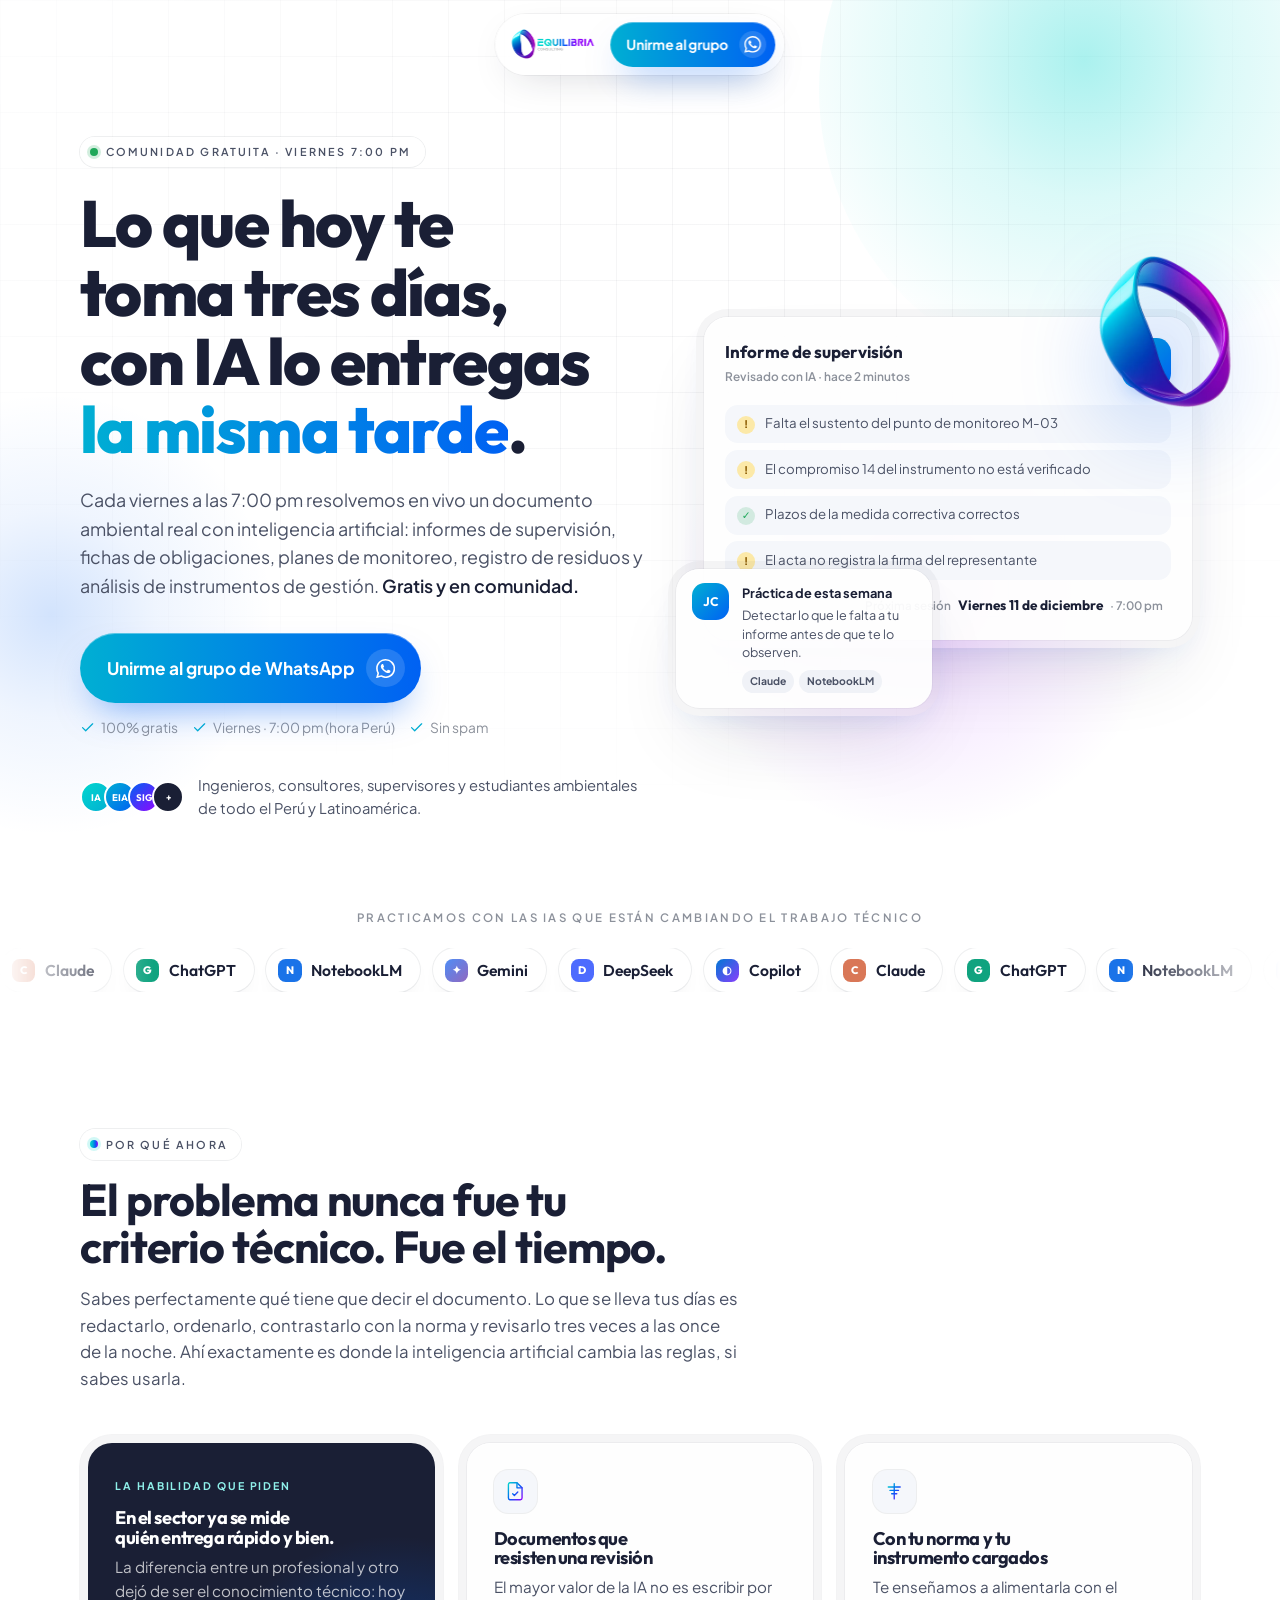
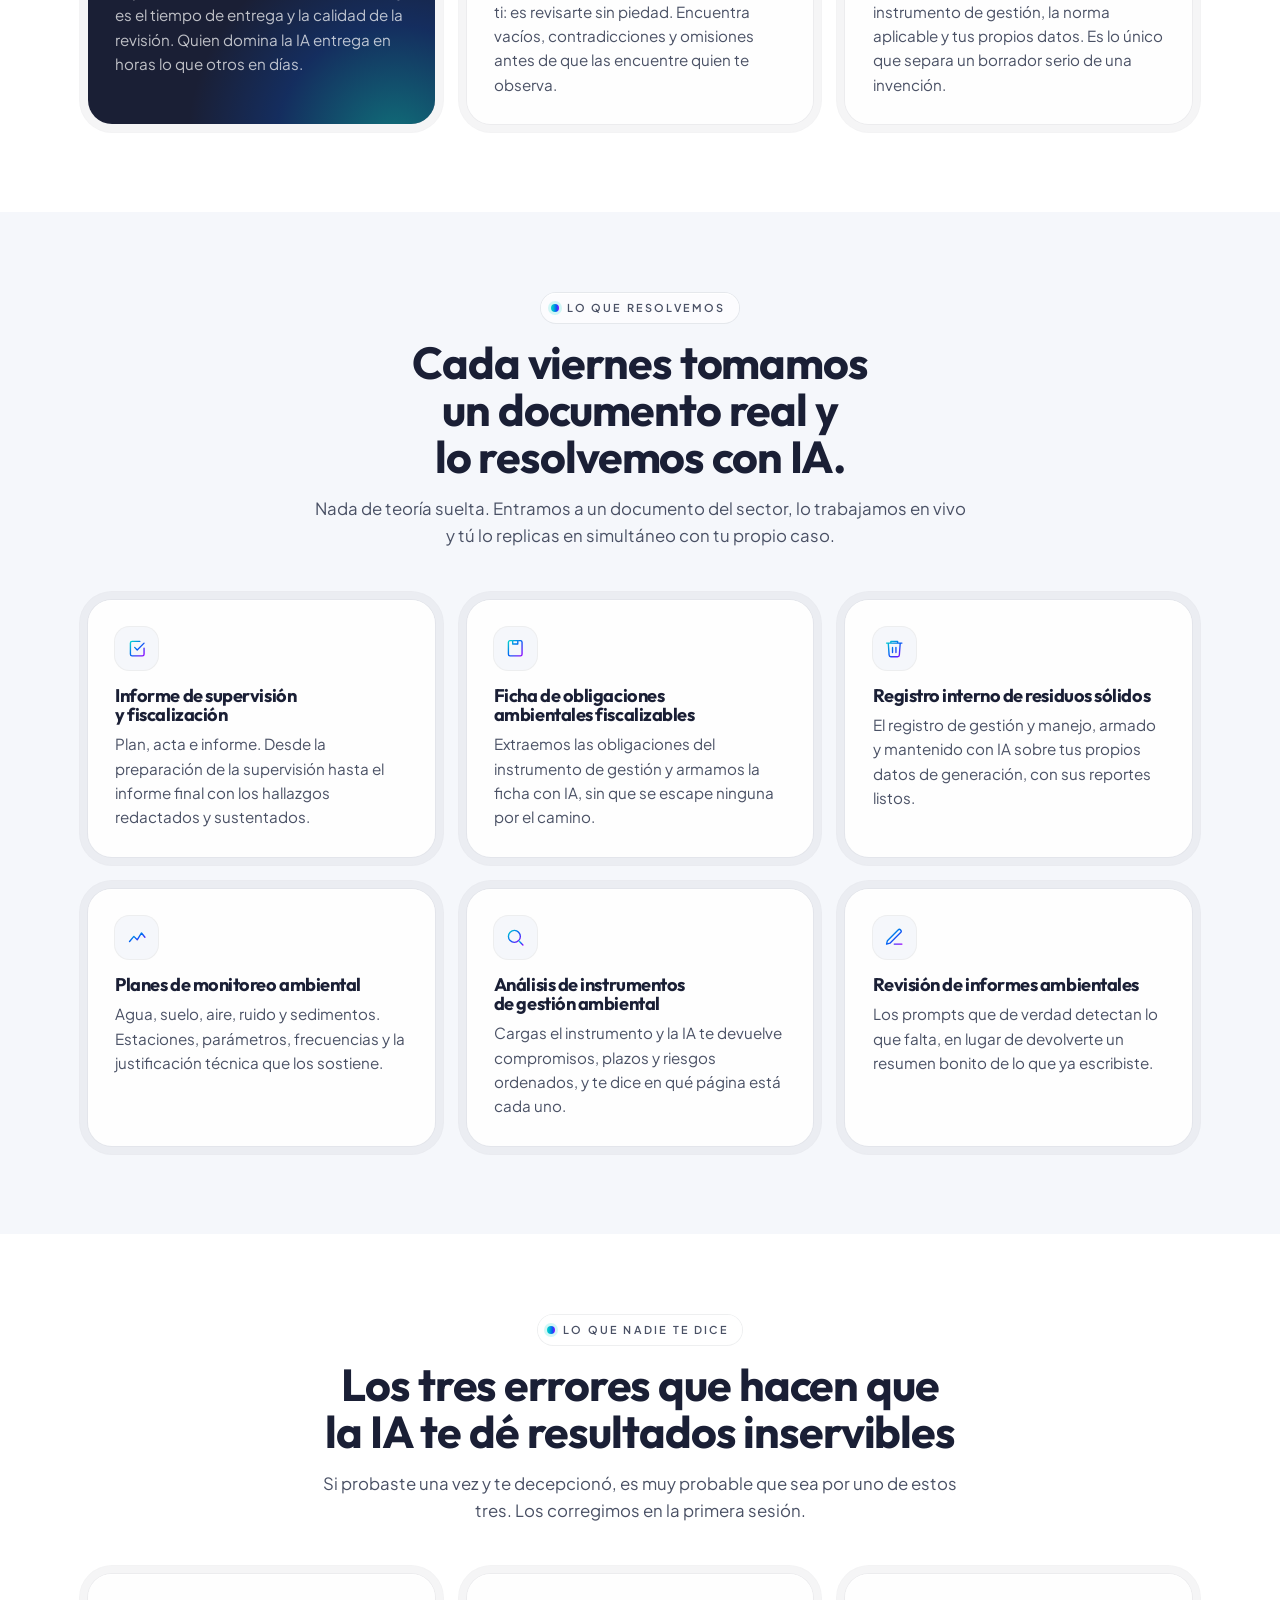
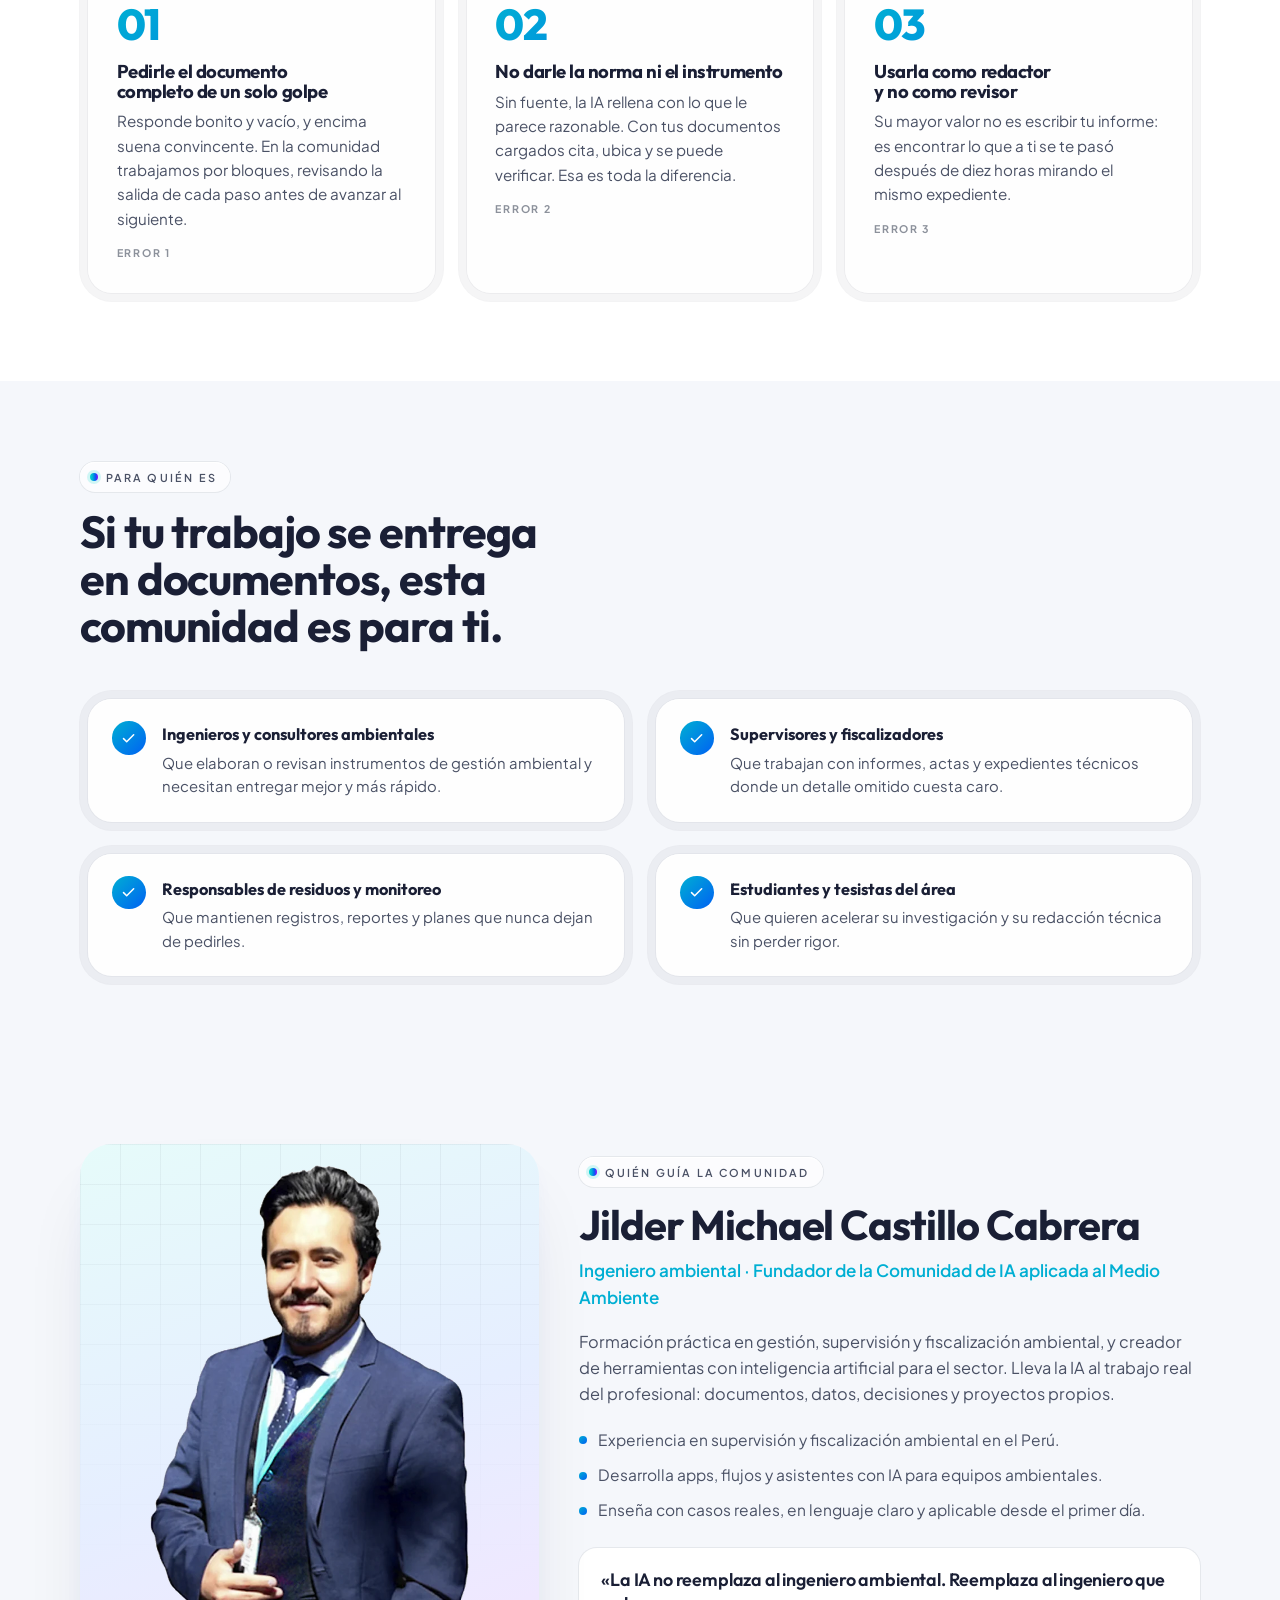
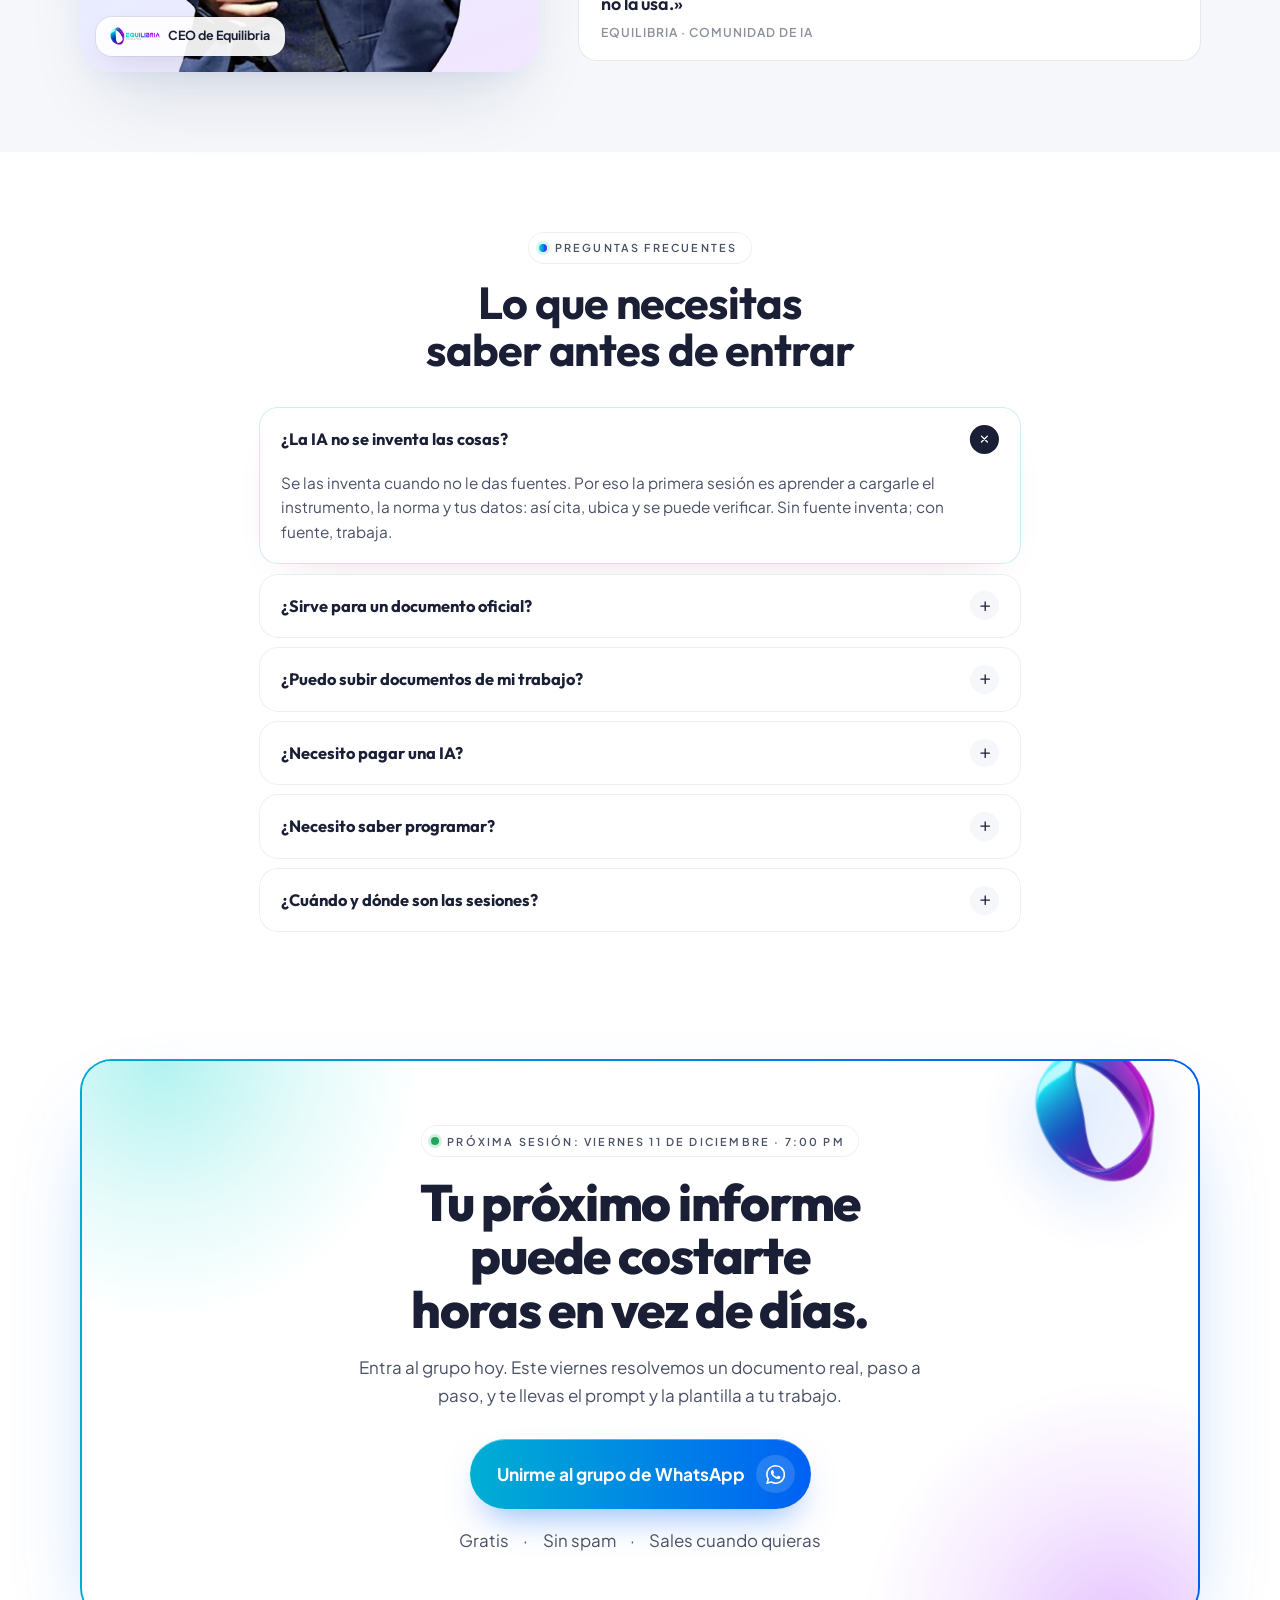
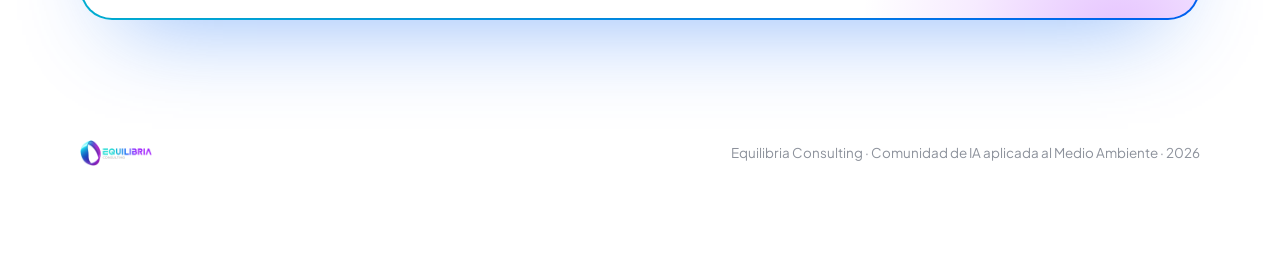
==== ia-ambiental/index.html @ 6b2b3086 "Tres landings de la Comunidad de IA: crear con IA, documentos ambientales y mejores IAs Cada landing" ====
<!DOCTYPE html>
<html lang="es-PE">
<head>
<meta charset="utf-8">
<meta name="viewport" content="width=device-width, initial-scale=1, viewport-fit=cover">
<script>document.documentElement.className+=" js"</script>
<title>IA para tus documentos ambientales | Comunidad Equilibria</title>
<meta name="description" content="Comunidad gratuita: cada viernes a las 7:00 pm resolvemos con inteligencia artificial informes de supervisión, fichas de obligaciones, registros de residuos, planes de monitoreo y análisis de instrumentos de gestión ambiental.">
<meta name="theme-color" content="#ffffff">
<link rel="icon" type="image/png" sizes="32x32" href="../assets/favicon-32.png">
<link rel="apple-touch-icon" href="../assets/apple-touch-icon.png">

<meta property="og:type" content="website">
<meta property="og:title" content="IA para tus documentos ambientales · Comunidad Equilibria">
<meta property="og:description" content="Informes, fichas de obligaciones, residuos y monitoreo resueltos con IA. Cada viernes 7:00 pm, gratis.">
<meta property="og:image" content="https://ia-equilibria.vercel.app/assets/og-ia-ambiental.jpg">
<meta property="og:url" content="https://ia-equilibria.vercel.app/ia-ambiental">
<meta property="og:locale" content="es_PE">
<meta name="twitter:card" content="summary_large_image">

<link rel="preconnect" href="https://fonts.googleapis.com">
<link rel="preconnect" href="https://fonts.gstatic.com" crossorigin>
<link href="https://fonts.googleapis.com/css2?family=Outfit:wght@500;600;700;800&family=Plus+Jakarta+Sans:wght@400;500;600;700&display=swap" rel="stylesheet">
<link rel="stylesheet" href="../assets/eq.css">

<!-- Meta Pixel -->
<script>
!function(f,b,e,v,n,t,s){if(f.fbq)return;n=f.fbq=function(){n.callMethod?
n.callMethod.apply(n,arguments):n.queue.push(arguments)};if(!f._fbq)f._fbq=n;
n.push=n;n.loaded=!0;n.version='2.0';n.queue=[];t=b.createElement(e);t.async=!0;
t.src=v;s=b.getElementsByTagName(e)[0];s.parentNode.insertBefore(t,s)}(window,
document,'script','https://connect.facebook.net/en_US/fbevents.js');
fbq('init','1441853580744350');
fbq('track','PageView');
</script>
<noscript><img height="1" width="1" style="display:none" alt=""
src="https://www.facebook.com/tr?id=1441853580744350&ev=PageView&noscript=1"></noscript>
<!-- /Meta Pixel -->

<style>
  :root{--accent:#00AFD3;--accent-2:#0061F3;--accent-soft:rgba(0,175,211,.2)}
  .doc .core{padding:1.3rem}
  .dhd{display:flex;justify-content:space-between;align-items:flex-start;gap:1rem}
  .dhd b{display:block;font-family:"Outfit",sans-serif;font-size:1.06rem;font-weight:700}
  .dhd .meta{font-size:.74rem;color:var(--ink-3);font-weight:600;margin-top:.15rem;display:block}
  .score{flex:none;width:3.1rem;height:3.1rem;border-radius:.9rem;background:linear-gradient(135deg,var(--accent),var(--accent-2));color:#fff;display:grid;place-items:center;line-height:1;box-shadow:0 10px 22px -10px rgba(0,97,243,.5)}
  .score b{font-family:"Outfit",sans-serif;font-weight:800;font-size:1.2rem}
  .score span{font-size:.5rem;font-weight:700;letter-spacing:.06em;opacity:.85}
  .lines{margin-top:1.05rem;display:grid;gap:.42rem}
  .l{display:grid;grid-template-columns:1.15rem 1fr;gap:.6rem;align-items:start;background:var(--soft);border-radius:.8rem;padding:.6rem .75rem}
  .l i{width:1.15rem;height:1.15rem;border-radius:50%;background:#FCE9A8;margin-top:.08rem;position:relative;flex:none}
  .l i::after{content:"!";position:absolute;inset:0;display:grid;place-items:center;font-style:normal;font-size:.66rem;font-weight:800;color:#8A5A00}
  .l.ok i{background:rgba(31,168,90,.16)}
  .l.ok i::after{content:"✓";color:var(--wa);font-size:.66rem}
  .l p{font-size:.83rem;color:var(--ink-2);line-height:1.4}
  .foot{display:flex;align-items:center;justify-content:flex-end;padding-right:.5rem;gap:.45rem;padding:.95rem .5rem .1rem;font-size:.73rem;color:var(--ink-3);font-weight:600;flex-wrap:wrap}
  .foot b{font-family:"Outfit",sans-serif;color:var(--ink);font-size:.85rem}
</style>
</head>
<body data-landing="ia-ambiental">

<svg width="0" height="0" style="position:absolute" aria-hidden="true">
  <defs>
    <linearGradient id="gradStroke" x1="0" y1="0" x2="1" y2="1">
      <stop offset="0" stop-color="#03D6CE"/><stop offset=".5" stop-color="#0061F3"/><stop offset="1" stop-color="#9304FF"/>
    </linearGradient>
    <symbol id="wa" viewBox="0 0 24 24"><path d="M17.47 14.38c-.3-.15-1.76-.87-2.03-.97-.27-.1-.47-.15-.67.15-.2.3-.77.97-.94 1.17-.17.2-.35.22-.64.07-.3-.15-1.26-.46-2.4-1.48-.89-.79-1.48-1.77-1.66-2.07-.17-.3-.02-.46.13-.61.13-.13.3-.35.45-.52.15-.17.2-.3.3-.5.1-.2.05-.37-.03-.52-.07-.15-.67-1.61-.91-2.21-.24-.58-.49-.5-.67-.51h-.57c-.2 0-.52.07-.79.37-.27.3-1.04 1.02-1.04 2.48s1.07 2.88 1.21 3.08c.15.2 2.1 3.2 5.08 4.49.71.31 1.26.49 1.69.63.71.23 1.36.2 1.87.12.57-.09 1.76-.72 2.01-1.42.25-.7.25-1.29.17-1.42-.07-.12-.27-.2-.57-.35M12.05 21.79h-.01a9.87 9.87 0 0 1-5.03-1.38l-.36-.21-3.74.98 1-3.65-.24-.37a9.86 9.86 0 0 1-1.51-5.26c0-5.45 4.44-9.88 9.9-9.88 2.64 0 5.12 1.03 6.99 2.9a9.82 9.82 0 0 1 2.89 6.99c0 5.45-4.44 9.88-9.89 9.88m8.41-18.3A11.82 11.82 0 0 0 12.05 0C5.5 0 .16 5.34.16 11.89c0 2.1.55 4.14 1.59 5.95L.06 24l6.3-1.65a11.88 11.88 0 0 0 5.68 1.45h.01c6.55 0 11.89-5.34 11.89-11.89 0-3.18-1.24-6.16-3.48-8.41"/></symbol>
    <symbol id="ok" viewBox="0 0 24 24"><path d="M20 6 9 17l-5-5"/></symbol>
  </defs>
</svg>

<nav class="nav" aria-label="Principal">
  <a href="#" aria-label="Equilibria"><img src="../assets/logo-equilibria.webp" alt="Equilibria Consulting"></a>
  <a class="btn grad" href="gracias" data-cta="nav"><span class="t">Unirme al grupo</span><span class="ic"><svg><use href="#wa"/></svg></span></a>
</nav>

<header class="hero">
  <div class="grid-bg"></div>
  <div class="orbs"><div class="orb a"></div><div class="orb b"></div><div class="orb c"></div></div>
  <div class="wrap hero-grid">
    <div>
      <span class="eyebrow live rv"><span class="dot"></span>Comunidad gratuita · Viernes 7:00 pm</span>
      <h1 class="rv d1">Lo que hoy te toma tres días, con IA lo entregas <span class="acc-text">la misma tarde</span>.</h1>
      <p class="sub rv d2">Cada viernes a las 7:00 pm resolvemos en vivo un documento ambiental real con inteligencia artificial: informes de supervisión, fichas de obligaciones, planes de monitoreo, registro de residuos y análisis de instrumentos de gestión. <b>Gratis y en comunidad.</b></p>
      <div class="actions rv d3">
        <a class="btn grad big" href="gracias" data-cta="hero">Unirme al grupo de WhatsApp<span class="ic"><svg><use href="#wa"/></svg></span></a>
        <p class="cta-note">
          <span><svg viewBox="0 0 24 24"><use href="#ok"/></svg>100% gratis</span>
          <span><svg viewBox="0 0 24 24"><use href="#ok"/></svg>Viernes · 7:00 pm (hora Perú)</span>
          <span><svg viewBox="0 0 24 24"><use href="#ok"/></svg>Sin spam</span>
        </p>
      </div>
      <div class="trust rv d4">
        <div class="stack" aria-hidden="true"><span style="background:linear-gradient(135deg,#03D6CE,#00AFD3)">IA</span><span style="background:linear-gradient(135deg,#00AFD3,#0061F3)">EIA</span><span style="background:linear-gradient(135deg,#0061F3,#9304FF)">SIG</span><span style="background:#1A1F35">+</span></div>
        <span>Ingenieros, consultores, supervisores y estudiantes ambientales de todo el Perú y Latinoamérica.</span>
      </div>
    </div>
    <div class="visual rv d2">
      <img src="../assets/ring.webp" class="ring" alt="">
      <div class="shell float doc">
        <div class="core">
          <div class="dhd">
            <div><b>Informe de supervisión</b><span class="meta">Revisado con IA · hace 2 minutos</span></div>
            <div class="score"><b>12</b><span>OBS</span></div>
          </div>
          <div class="lines">
            <div class="l"><i></i><p>Falta el sustento del punto de monitoreo M-03</p></div>
            <div class="l"><i></i><p>El compromiso 14 del instrumento no está verificado</p></div>
            <div class="l ok"><i></i><p>Plazos de la medida correctiva correctos</p></div>
            <div class="l"><i></i><p>El acta no registra la firma del representante</p></div>
          </div>
          <div class="foot"><span>Próxima sesión</span><b data-fecha>Este viernes</b><span>· 7:00 pm</span></div>
        </div>
      </div>
      <div class="shell chip-float">
        <div class="core">
          <div class="av">JC</div>
          <div><b>Práctica de esta semana</b>
          <p>Detectar lo que le falta a tu informe antes de que te lo observen.</p>
          <div class="tools"><span>Claude</span><span>NotebookLM</span></div></div>
        </div>
      </div>
    </div>
  </div>
</header>

<div class="tools-strip">
  <p class="rv">Practicamos con las IAs que están cambiando el trabajo técnico</p>
  <div class="marquee rv d1">
    <div class="track">
      <span class="tool"><i style="background:#D97757">C</i>Claude</span>
      <span class="tool"><i style="background:#10A37F">G</i>ChatGPT</span>
      <span class="tool"><i style="background:#1A73E8">N</i>NotebookLM</span>
      <span class="tool"><i style="background:linear-gradient(135deg,#4E8DF5,#9168C0)">✦</i>Gemini</span>
      <span class="tool"><i style="background:#4D6BFE">D</i>DeepSeek</span>
      <span class="tool"><i style="background:linear-gradient(135deg,#0078D4,#8A3FFC)">◐</i>Copilot</span>
      <span class="tool" aria-hidden="true"><i style="background:#D97757">C</i>Claude</span>
      <span class="tool" aria-hidden="true"><i style="background:#10A37F">G</i>ChatGPT</span>
      <span class="tool" aria-hidden="true"><i style="background:#1A73E8">N</i>NotebookLM</span>
      <span class="tool" aria-hidden="true"><i style="background:linear-gradient(135deg,#4E8DF5,#9168C0)">✦</i>Gemini</span>
      <span class="tool" aria-hidden="true"><i style="background:#4D6BFE">D</i>DeepSeek</span>
      <span class="tool" aria-hidden="true"><i style="background:linear-gradient(135deg,#0078D4,#8A3FFC)">◐</i>Copilot</span>
    </div>
  </div>
</div>

<main>

<section id="por-que">
  <div class="wrap">
    <div class="sec-head rv">
      <span class="eyebrow"><span class="dot"></span>Por qué ahora</span>
      <h2>El problema nunca fue tu criterio técnico. Fue el tiempo.</h2>
      <p>Sabes perfectamente qué tiene que decir el documento. Lo que se lleva tus días es redactarlo, ordenarlo, contrastarlo con la norma y revisarlo tres veces a las once de la noche. Ahí exactamente es donde la inteligencia artificial cambia las reglas, si sabes usarla.</p>
    </div>
    <div class="cards">
      <div class="shell rv dark"><div class="core">
        <span class="tag">La habilidad que piden</span>
        <h3>En el sector ya se mide quién entrega rápido y bien.</h3>
        <p>La diferencia entre un profesional y otro dejó de ser el conocimiento técnico: hoy es el tiempo de entrega y la calidad de la revisión. Quien domina la IA entrega en horas lo que otros en días.</p>
      </div></div>
      <div class="shell rv d1"><div class="core">
        <div class="icon"><svg viewBox="0 0 24 24"><path d="M14 2H6a2 2 0 0 0-2 2v16a2 2 0 0 0 2 2h12a2 2 0 0 0 2-2V8z"/><path d="M14 2v6h6M9 15l2 2 4-4"/></svg></div>
        <h3>Documentos que resisten una revisión</h3>
        <p>El mayor valor de la IA no es escribir por ti: es revisarte sin piedad. Encuentra vacíos, contradicciones y omisiones antes de que las encuentre quien te observa.</p>
      </div></div>
      <div class="shell rv d2"><div class="core">
        <div class="icon"><svg viewBox="0 0 24 24"><path d="M12 3v18M5 7h14M7 11h10M9 15h6"/></svg></div>
        <h3>Con tu norma y tu instrumento cargados</h3>
        <p>Te enseñamos a alimentarla con el instrumento de gestión, la norma aplicable y tus propios datos. Es lo único que separa un borrador serio de una invención.</p>
      </div></div>
    </div>
  </div>
</section>

<section class="alt" id="practicamos">
  <div class="wrap">
    <div class="sec-head center rv">
      <span class="eyebrow"><span class="dot"></span>Lo que resolvemos</span>
      <h2>Cada viernes tomamos un documento real y lo resolvemos con IA.</h2>
      <p>Nada de teoría suelta. Entramos a un documento del sector, lo trabajamos en vivo y tú lo replicas en simultáneo con tu propio caso.</p>
    </div>
    <div class="cards">
      <div class="shell rv"><div class="core">
        <div class="icon"><svg viewBox="0 0 24 24"><path d="M9 11l3 3 8-8M20 12v7a2 2 0 0 1-2 2H6a2 2 0 0 1-2-2V6a2 2 0 0 1 2-2h9"/></svg></div>
        <h3>Informe de supervisión y fiscalización</h3>
        <p>Plan, acta e informe. Desde la preparación de la supervisión hasta el informe final con los hallazgos redactados y sustentados.</p>
      </div></div>
      <div class="shell rv d1"><div class="core">
        <div class="icon"><svg viewBox="0 0 24 24"><path d="M8 3H6a2 2 0 0 0-2 2v14a2 2 0 0 0 2 2h12a2 2 0 0 0 2-2V5a2 2 0 0 0-2-2h-2M9 3h6v4H9z"/></svg></div>
        <h3>Ficha de obligaciones ambientales fiscalizables</h3>
        <p>Extraemos las obligaciones del instrumento de gestión y armamos la ficha con IA, sin que se escape ninguna por el camino.</p>
      </div></div>
      <div class="shell rv d2"><div class="core">
        <div class="icon"><svg viewBox="0 0 24 24"><path d="M3 6h18M8 6V4h8v2M19 6l-1 14a2 2 0 0 1-2 2H8a2 2 0 0 1-2-2L5 6M10 11v6M14 11v6"/></svg></div>
        <h3>Registro interno de residuos sólidos</h3>
        <p>El registro de gestión y manejo, armado y mantenido con IA sobre tus propios datos de generación, con sus reportes listos.</p>
      </div></div>
      <div class="shell rv d3"><div class="core">
        <div class="icon"><svg viewBox="0 0 24 24"><path d="M3 17l5-6 4 4 5-8 4 5"/><path d="M3 21h18"/></svg></div>
        <h3>Planes de monitoreo ambiental</h3>
        <p>Agua, suelo, aire, ruido y sedimentos. Estaciones, parámetros, frecuencias y la justificación técnica que los sostiene.</p>
      </div></div>
      <div class="shell rv d3"><div class="core">
        <div class="icon"><svg viewBox="0 0 24 24"><circle cx="11" cy="11" r="7"/><path d="m21 21-4.3-4.3"/></svg></div>
        <h3>Análisis de instrumentos de gestión ambiental</h3>
        <p>Cargas el instrumento y la IA te devuelve compromisos, plazos y riesgos ordenados, y te dice en qué página está cada uno.</p>
      </div></div>
      <div class="shell rv d3"><div class="core">
        <div class="icon"><svg viewBox="0 0 24 24"><path d="M12 20h9M16.5 3.5a2.1 2.1 0 0 1 3 3L7 19l-4 1 1-4z"/></svg></div>
        <h3>Revisión de informes ambientales</h3>
        <p>Los prompts que de verdad detectan lo que falta, en lugar de devolverte un resumen bonito de lo que ya escribiste.</p>
      </div></div>
    </div>
  </div>
</section>

<section id="errores">
  <div class="wrap">
    <div class="sec-head center rv">
      <span class="eyebrow"><span class="dot"></span>Lo que nadie te dice</span>
      <h2>Los tres errores que hacen que la IA te dé resultados inservibles</h2>
      <p>Si probaste una vez y te decepcionó, es muy probable que sea por uno de estos tres. Los corregimos en la primera sesión.</p>
    </div>
    <div class="steps">
      <div class="shell rv"><div class="core">
        <div class="n">01</div>
        <h3>Pedirle el documento completo de un solo golpe</h3>
        <p>Responde bonito y vacío, y encima suena convincente. En la comunidad trabajamos por bloques, revisando la salida de cada paso antes de avanzar al siguiente.</p>
        <span class="k">Error 1</span>
      </div></div>
      <div class="shell rv d1"><div class="core">
        <div class="n">02</div>
        <h3>No darle la norma ni el instrumento</h3>
        <p>Sin fuente, la IA rellena con lo que le parece razonable. Con tus documentos cargados cita, ubica y se puede verificar. Esa es toda la diferencia.</p>
        <span class="k">Error 2</span>
      </div></div>
      <div class="shell rv d2"><div class="core">
        <div class="n">03</div>
        <h3>Usarla como redactor y no como revisor</h3>
        <p>Su mayor valor no es escribir tu informe: es encontrar lo que a ti se te pasó después de diez horas mirando el mismo expediente.</p>
        <span class="k">Error 3</span>
      </div></div>
    </div>
  </div>
</section>

<section class="alt" id="para-quien">
  <div class="wrap">
    <div class="sec-head rv">
      <span class="eyebrow"><span class="dot"></span>Para quién es</span>
      <h2>Si tu trabajo se entrega en documentos, esta comunidad es para ti.</h2>
    </div>
    <div class="checks">
      <div class="shell rv"><div class="core">
        <div class="ck"><svg viewBox="0 0 24 24"><use href="#ok"/></svg></div>
        <div><b>Ingenieros y consultores ambientales</b><p>Que elaboran o revisan instrumentos de gestión ambiental y necesitan entregar mejor y más rápido.</p></div>
      </div></div>
      <div class="shell rv d1"><div class="core">
        <div class="ck"><svg viewBox="0 0 24 24"><use href="#ok"/></svg></div>
        <div><b>Supervisores y fiscalizadores</b><p>Que trabajan con informes, actas y expedientes técnicos donde un detalle omitido cuesta caro.</p></div>
      </div></div>
      <div class="shell rv d2"><div class="core">
        <div class="ck"><svg viewBox="0 0 24 24"><use href="#ok"/></svg></div>
        <div><b>Responsables de residuos y monitoreo</b><p>Que mantienen registros, reportes y planes que nunca dejan de pedirles.</p></div>
      </div></div>
      <div class="shell rv d3"><div class="core">
        <div class="ck"><svg viewBox="0 0 24 24"><use href="#ok"/></svg></div>
        <div><b>Estudiantes y tesistas del área</b><p>Que quieren acelerar su investigación y su redacción técnica sin perder rigor.</p></div>
      </div></div>
    </div>
  </div>
</section>



<section class="alt" id="quien">
  <div class="wrap mentor-grid mentor">
    <div class="photo rv">
      <img src="../assets/perfil.webp" alt="Jilder Michael Castillo Cabrera" loading="lazy">
      <div class="badge"><img src="../assets/logo-equilibria.webp" alt="">CEO de Equilibria</div>
    </div>
    <div class="rv d1">
      <span class="eyebrow"><span class="dot"></span>Quién guía la comunidad</span>
      <h2>Jilder Michael Castillo Cabrera</h2>
      <div class="role">Ingeniero ambiental · Fundador de la Comunidad de IA aplicada al Medio Ambiente</div>
      <p class="bio">Formación práctica en gestión, supervisión y fiscalización ambiental, y creador de herramientas con inteligencia artificial para el sector. Lleva la IA al trabajo real del profesional: documentos, datos, decisiones y proyectos propios.</p>
      <ul>
        <li>Experiencia en supervisión y fiscalización ambiental en el Perú.</li>
        <li>Desarrolla apps, flujos y asistentes con IA para equipos ambientales.</li>
        <li>Enseña con casos reales, en lenguaje claro y aplicable desde el primer día.</li>
      </ul>
      <blockquote>«La IA no reemplaza al ingeniero ambiental. Reemplaza al ingeniero que no la usa.»<span>Equilibria · Comunidad de IA</span></blockquote>
    </div>
  </div>
</section>

<section id="faq">
  <div class="wrap">
    <div class="sec-head center rv">
      <span class="eyebrow"><span class="dot"></span>Preguntas frecuentes</span>
      <h2>Lo que necesitas saber antes de entrar</h2>
    </div>
    <div class="faq rv d1">
      <details open>
        <summary>¿La IA no se inventa las cosas?<i><svg viewBox="0 0 24 24"><path d="M12 5v14M5 12h14"/></svg></i></summary>
        <div class="a">Se las inventa cuando no le das fuentes. Por eso la primera sesión es aprender a cargarle el instrumento, la norma y tus datos: así cita, ubica y se puede verificar. Sin fuente inventa; con fuente, trabaja.</div>
      </details>
      <details>
        <summary>¿Sirve para un documento oficial?<i><svg viewBox="0 0 24 24"><path d="M12 5v14M5 12h14"/></svg></i></summary>
        <div class="a">La IA no firma tu informe: lo firmas tú. La usamos para redactar más rápido, ordenar información y revisar. La decisión y la responsabilidad técnica siguen siendo tuyas, y por eso te enseñamos también a verificarla.</div>
      </details>
      <details>
        <summary>¿Puedo subir documentos de mi trabajo?<i><svg viewBox="0 0 24 24"><path d="M12 5v14M5 12h14"/></svg></i></summary>
        <div class="a">En la sesión te explicamos qué se puede subir y qué no, cómo anonimizar información sensible y qué herramientas permiten trabajar sin que tus datos entrenen al modelo.</div>
      </details>
      <details>
        <summary>¿Necesito pagar una IA?<i><svg viewBox="0 0 24 24"><path d="M12 5v14M5 12h14"/></svg></i></summary>
        <div class="a">No. Todo lo que hacemos se puede seguir con los planes gratuitos. Si en algún momento conviene pagar, te decimos exactamente cuándo y cuál, sin venderte nada.</div>
      </details>
      <details>
        <summary>¿Necesito saber programar?<i><svg viewBox="0 0 24 24"><path d="M12 5v14M5 12h14"/></svg></i></summary>
        <div class="a">No. Solo escribir en español. Si sabes redactar un informe, ya sabes lo que hace falta para usar estas herramientas bien.</div>
      </details>
      <details>
        <summary>¿Cuándo y dónde son las sesiones?<i><svg viewBox="0 0 24 24"><path d="M12 5v14M5 12h14"/></svg></i></summary>
        <div class="a">Todos los viernes a las 7:00 pm (hora Perú), en vivo por videollamada. El enlace se comparte únicamente en el grupo de WhatsApp.</div>
      </details>
    </div>
  </div>
</section>

<section class="final">
  <div class="wrap">
    <div class="shell rv">
      <div class="core">
        <img src="../assets/ring.webp" class="ring2" alt="" loading="lazy">
        <span class="eyebrow live"><span class="dot"></span><span>Próxima sesión: <span data-fecha="min">este viernes</span> · 7:00 pm</span></span>
        <h2>Tu próximo informe puede costarte horas en vez de días.</h2>
        <p>Entra al grupo hoy. Este viernes resolvemos un documento real, paso a paso, y te llevas el prompt y la plantilla a tu trabajo.</p>
        <div class="actions">
          <a class="btn grad big" href="gracias" data-cta="final">Unirme al grupo de WhatsApp<span class="ic"><svg><use href="#wa"/></svg></span></a>
          <p class="cta-note" style="justify-content:center"><span>Gratis</span><span>·</span><span>Sin spam</span><span>·</span><span>Sales cuando quieras</span></p>
        </div>
      </div>
    </div>
  </div>
</section>
</main>

<footer>
  <div class="wrap row">
    <img src="../assets/logo-equilibria.webp" alt="Equilibria Consulting">
    <p>Equilibria Consulting · Comunidad de IA aplicada al Medio Ambiente · <span id="year"></span></p>
  </div>
</footer>

<div class="sticky" id="sticky">
  <a class="btn grad" href="gracias" data-cta="sticky">Unirme al grupo de WhatsApp<span class="ic"><svg><use href="#wa"/></svg></span></a>
</div>

<script src="../assets/eq.js"></script>
</body>
</html>
---- assets/eq.css ----
/* Equilibria · sistema de landings Ola 2 */
:root{
  --teal:#03D6CE; --cyan:#00AFD3; --blue:#0061F3; --purple:#9304FF;
  --grad:linear-gradient(90deg,#03D6CE 0%,#00AFD3 33%,#0061F3 66%,#9304FF 100%);
  --accent:#0061F3; --accent-2:#9304FF; --accent-soft:rgba(0,97,243,.1);
  --ink:#1A1F35; --ink-2:#4A5165; --ink-3:#8C919B;
  --paper:#FFFFFF; --soft:#F5F7FB; --soft-2:#F0F2F7;
  --line:rgba(26,31,53,.07);
  --wa:#1FA85A;
  --ease:cubic-bezier(.32,.72,0,1);
  --r-xl:2rem; --r-lg:1.5rem; --r-md:1.125rem;
  --shadow-float:0 40px 80px -30px rgba(26,31,53,.16), 0 12px 30px -16px rgba(0,97,243,.12);
  --shadow-soft:0 20px 50px -30px rgba(26,31,53,.18);
}
*{box-sizing:border-box;margin:0;padding:0}
html{-webkit-text-size-adjust:100%;scroll-behavior:smooth}
body{
  font-family:"Plus Jakarta Sans",ui-sans-serif,system-ui,-apple-system,"Segoe UI",sans-serif;
  color:var(--ink);background:var(--paper);
  font-size:17px;line-height:1.6;-webkit-font-smoothing:antialiased;overflow-x:hidden;
}
img{max-width:100%;display:block}
a{color:inherit}
h1,h2,h3{font-family:"Outfit",ui-sans-serif,system-ui,sans-serif;letter-spacing:-.025em;line-height:1.05;text-wrap:balance}
.wrap{width:min(1120px,100% - 2.5rem);margin-inline:auto}
.grad-text{background:var(--grad);-webkit-background-clip:text;background-clip:text;color:transparent}
.acc-text{background:linear-gradient(90deg,var(--accent),var(--accent-2));-webkit-background-clip:text;background-clip:text;color:transparent}

/* nav flotante */
.nav{
  position:fixed;top:14px;left:50%;transform:translateX(-50%);z-index:40;
  display:flex;align-items:center;gap:1rem;
  padding:.5rem .55rem .5rem 1rem;border-radius:999px;
  background:rgba(255,255,255,.72);backdrop-filter:blur(18px) saturate(1.4);-webkit-backdrop-filter:blur(18px) saturate(1.4);
  box-shadow:0 1px 0 rgba(255,255,255,.9) inset, 0 12px 40px -18px rgba(26,31,53,.25), 0 0 0 1px rgba(26,31,53,.05);
  width:max-content;max-width:calc(100% - 1.5rem);
}
.nav img{height:30px;width:auto}
.nav .btn{padding:.55rem .55rem .55rem 1rem;font-size:.86rem}
.nav .btn .ic{width:1.7rem;height:1.7rem}

/* botones */
.btn{
  display:inline-flex;align-items:center;gap:.7rem;
  text-decoration:none;font-weight:700;font-size:1rem;line-height:1;
  padding:.8rem .8rem .8rem 1.5rem;border-radius:999px;border:0;cursor:pointer;font-family:inherit;
  color:#fff;background:var(--ink);
  box-shadow:0 1px 0 rgba(255,255,255,.18) inset, 0 14px 30px -14px rgba(26,31,53,.5);
  transition:transform .6s var(--ease),box-shadow .6s var(--ease);
  will-change:transform;white-space:nowrap;
}
.btn .ic{
  width:2.1rem;height:2.1rem;border-radius:999px;background:rgba(255,255,255,.14);
  display:grid;place-items:center;flex:none;
  transition:transform .6s var(--ease),background .6s var(--ease);
}
.btn .ic svg{width:1.05rem;height:1.05rem;fill:currentColor}
.btn:hover{transform:translateY(-2px);box-shadow:0 1px 0 rgba(255,255,255,.18) inset, 0 22px 40px -16px rgba(26,31,53,.55)}
.btn:hover .ic{transform:translate(2px,-1px) scale(1.06);background:rgba(255,255,255,.22)}
.btn:active{transform:scale(.98)}
.btn:focus-visible{outline:3px solid var(--cyan);outline-offset:3px}
.btn.grad{
  background:linear-gradient(90deg,var(--accent),var(--accent-2));
  box-shadow:0 1px 0 rgba(255,255,255,.35) inset, 0 18px 36px -14px rgba(0,97,243,.5);
}
.btn.big{font-size:1.08rem;padding:1rem 1rem 1rem 1.7rem}
.btn.big .ic{width:2.4rem;height:2.4rem}
.btn.big .ic svg{width:1.2rem;height:1.2rem}
.cta-note{font-size:.86rem;color:var(--ink-3);margin-top:.85rem;display:flex;flex-wrap:wrap;gap:.35rem .9rem}
.cta-note span{display:inline-flex;align-items:center;gap:.35rem}
.cta-note svg{width:.95rem;height:.95rem;stroke:var(--accent);fill:none;stroke-width:2;stroke-linecap:round;stroke-linejoin:round}

/* eyebrow */
.eyebrow{
  display:inline-flex;align-items:center;gap:.5rem;
  font-size:.68rem;font-weight:600;letter-spacing:.2em;text-transform:uppercase;
  padding:.4rem .85rem .4rem .6rem;border-radius:999px;color:var(--ink-2);
  background:rgba(255,255,255,.7);box-shadow:0 0 0 1px var(--line), 0 1px 0 #fff inset;
}
.eyebrow .dot{width:.5rem;height:.5rem;border-radius:50%;background:var(--grad);box-shadow:0 0 0 3px rgba(3,214,206,.18)}
.eyebrow.live .dot{background:var(--wa);box-shadow:0 0 0 3px rgba(31,168,90,.2);animation:pulse 1.8s var(--ease) infinite}
@keyframes pulse{0%,100%{box-shadow:0 0 0 3px rgba(31,168,90,.22)}50%{box-shadow:0 0 0 7px rgba(31,168,90,0)}}

/* hero */
.hero{position:relative;padding:8.5rem 0 4.5rem;overflow:hidden;isolation:isolate}
.hero .orbs{position:absolute;inset:0;z-index:-1;pointer-events:none}
.hero .orb{position:absolute;border-radius:50%;opacity:.8}
.orb.a{width:46vw;height:46vw;max-width:640px;max-height:640px;right:-10vw;top:-16vw;background:radial-gradient(circle at 45% 45%,rgba(3,214,206,.42),rgba(3,214,206,.18) 30%,rgba(3,214,206,0) 68%)}
.orb.b{width:40vw;height:40vw;max-width:560px;max-height:560px;right:8vw;top:26vw;background:radial-gradient(circle at 50% 50%,rgba(147,4,255,.26),rgba(147,4,255,.1) 32%,rgba(147,4,255,0) 68%)}
.orb.c{width:36vw;height:36vw;max-width:520px;max-height:520px;left:-14vw;top:30vw;background:radial-gradient(circle at 50% 50%,rgba(0,97,243,.22),rgba(0,97,243,.08) 32%,rgba(0,97,243,0) 68%)}
.hero .grid-bg{
  position:absolute;inset:0;z-index:-2;pointer-events:none;
  background-image:linear-gradient(rgba(26,31,53,.045) 1px,transparent 1px),linear-gradient(90deg,rgba(26,31,53,.045) 1px,transparent 1px);
  background-size:56px 56px;
  mask-image:radial-gradient(ellipse 70% 60% at 50% 30%,#000 30%,transparent 100%);
  -webkit-mask-image:radial-gradient(ellipse 70% 60% at 50% 30%,#000 30%,transparent 100%);
}
.hero-grid{display:grid;grid-template-columns:1.06fr .94fr;gap:3rem;align-items:center}
.hero h1{font-size:clamp(2.4rem,5.1vw,4.1rem);font-weight:800;margin-top:1.4rem}
.hero .sub{margin-top:1.4rem;font-size:clamp(1.05rem,1.4vw,1.2rem);color:var(--ink-2);max-width:52ch;text-wrap:pretty}
.hero .sub b{color:var(--ink);font-weight:600}
.hero .actions{margin-top:2rem}
.hero .trust{margin-top:2.2rem;display:flex;align-items:center;gap:.9rem;color:var(--ink-2);font-size:.92rem}
.hero .trust .stack{display:flex;flex:none}
.hero .trust .stack span{
  width:2rem;height:2rem;border-radius:50%;border:2px solid #fff;margin-left:-.5rem;
  display:grid;place-items:center;font-size:.6rem;font-weight:700;color:#fff;
  font-family:"Outfit",sans-serif;
}
.hero .trust .stack span:first-child{margin-left:0}

/* doble bisel */
.shell{background:rgba(26,31,53,.045);padding:.5rem;border-radius:var(--r-xl);box-shadow:0 0 0 1px rgba(26,31,53,.05)}
.core{
  background:rgba(255,255,255,.94);border-radius:calc(var(--r-xl) - .5rem);height:100%;
  box-shadow:0 1px 1px rgba(255,255,255,.9) inset, 0 0 0 1px rgba(26,31,53,.04);
}

/* visual del hero */
.visual{position:relative}
.float{box-shadow:var(--shadow-float);animation:floaty 7s var(--ease) infinite alternate}
@keyframes floaty{from{transform:translateY(0)}to{transform:translateY(-10px)}}
.ring{
  position:absolute;z-index:3;right:-2rem;top:-3.4rem;width:clamp(118px,10.5vw,156px);
  filter:drop-shadow(0 30px 40px rgba(0,97,243,.28));
  animation:ringf 9s var(--ease) infinite alternate;pointer-events:none;
}
@keyframes ringf{from{transform:translateY(0) rotate(-4deg)}to{transform:translateY(-16px) rotate(5deg)}}

/* sesión */
.session .core{padding:1.4rem}
.session .top{display:flex;justify-content:space-between;align-items:center;gap:.6rem;flex-wrap:wrap}
.session .when{font-size:.76rem;font-weight:700;color:var(--ink-3);letter-spacing:.05em}
.session .label{margin-top:1.2rem;font-size:.7rem;letter-spacing:.18em;text-transform:uppercase;color:var(--ink-3);font-weight:600}
.session .date{font-family:"Outfit",sans-serif;font-size:1.55rem;font-weight:700;letter-spacing:-.02em;line-height:1.1;margin-top:.25rem}
.session .date small{display:block;font-size:.92rem;font-weight:500;color:var(--ink-2);letter-spacing:0;margin-top:.25rem;font-family:"Plus Jakarta Sans",sans-serif}
.agenda{margin-top:1.1rem;display:grid;gap:.45rem}
.agenda div{display:grid;grid-template-columns:1.9rem 1fr auto;align-items:center;gap:.65rem;padding:.55rem .65rem;border-radius:.85rem;background:var(--soft);font-size:.86rem;font-weight:500}
.agenda i{width:1.9rem;height:1.9rem;border-radius:.6rem;display:grid;place-items:center;font-style:normal;font-family:"Outfit",sans-serif;font-weight:700;font-size:.74rem;color:#fff;background:var(--ink)}
.agenda div:nth-child(2) i{background:var(--accent)}
.agenda div:nth-child(3) i{background:linear-gradient(135deg,var(--accent),var(--accent-2))}
.agenda em{font-style:normal;font-size:.72rem;color:var(--ink-3);font-weight:600}

/* tarjeta flotante */
.chip-float{position:absolute;z-index:3;left:-1.75rem;bottom:-4.25rem;width:min(62%,272px);box-shadow:var(--shadow-float);animation:floaty 6s var(--ease) 1s infinite alternate-reverse}
.chip-float .core{padding:.9rem 1rem;display:flex;gap:.8rem;align-items:flex-start}
.chip-float .av{flex:none;width:2.3rem;height:2.3rem;border-radius:.8rem;background:linear-gradient(135deg,var(--accent),var(--accent-2));display:grid;place-items:center;color:#fff;font-family:"Outfit",sans-serif;font-weight:700;font-size:.78rem}
.chip-float b{display:block;font-size:.8rem;font-weight:700}
.chip-float p{font-size:.79rem;color:var(--ink-2);line-height:1.45;margin-top:.15rem}
.chip-float .tools{display:flex;gap:.3rem;margin-top:.55rem;flex-wrap:wrap}
.chip-float .tools span{font-size:.65rem;font-weight:700;padding:.2rem .5rem;border-radius:99px;background:var(--soft-2);color:var(--ink-2)}

/* marquesina de herramientas */
.tools-strip{padding:1rem 0 3.5rem}
.tools-strip p{text-align:center;font-size:.72rem;letter-spacing:.2em;text-transform:uppercase;color:var(--ink-3);font-weight:600;margin-bottom:1.3rem}
.marquee{overflow:hidden;mask-image:linear-gradient(90deg,transparent,#000 12%,#000 88%,transparent);-webkit-mask-image:linear-gradient(90deg,transparent,#000 12%,#000 88%,transparent)}
.marquee .track{display:flex;gap:.8rem;width:max-content;animation:scroll 30s linear infinite}
.marquee:hover .track{animation-play-state:paused}
@keyframes scroll{to{transform:translateX(-50%)}}
.tool{display:inline-flex;align-items:center;gap:.6rem;padding:.6rem 1.1rem .6rem .75rem;border-radius:999px;background:#fff;box-shadow:0 0 0 1px var(--line), 0 10px 24px -16px rgba(26,31,53,.25);font-family:"Outfit",sans-serif;font-weight:600;font-size:.98rem;color:var(--ink);white-space:nowrap}
.tool i{width:1.45rem;height:1.45rem;border-radius:.48rem;display:grid;place-items:center;font-style:normal;font-size:.68rem;color:#fff;font-weight:800}

/* secciones */
section{padding:5rem 0}
.alt{background:var(--soft)}
.sec-head{max-width:660px}
.sec-head h2{font-size:clamp(1.85rem,3.5vw,2.8rem);font-weight:700;margin-top:1rem}
.sec-head p{margin-top:1rem;color:var(--ink-2);font-size:1.05rem;text-wrap:pretty}
.center{text-align:center;margin-inline:auto}

/* rejilla de tarjetas */
.cards{display:grid;grid-template-columns:repeat(auto-fit,minmax(280px,1fr));gap:1rem;margin-top:2.6rem}
.cards .core{padding:1.7rem}
.cards h3{font-size:1.14rem;font-weight:700}
.cards p{margin-top:.5rem;color:var(--ink-2);font-size:.95rem}
.icon{width:2.7rem;height:2.7rem;border-radius:.9rem;display:grid;place-items:center;margin-bottom:1rem;background:var(--soft);box-shadow:0 0 0 1px var(--line)}
.icon svg{width:1.28rem;height:1.28rem;fill:none;stroke:url(#gradStroke);stroke-width:1.6;stroke-linecap:round;stroke-linejoin:round}
.tag{display:inline-block;font-size:.66rem;letter-spacing:.18em;text-transform:uppercase;font-weight:700;color:var(--accent);margin-bottom:.85rem}

/* tarjeta oscura */
.dark .core{background:var(--ink);color:#fff;position:relative;overflow:hidden;box-shadow:none}
.dark .core::after{content:"";position:absolute;width:420px;height:420px;right:-170px;bottom:-230px;border-radius:50%;background:radial-gradient(circle,rgba(3,214,206,.45),rgba(0,97,243,.22) 40%,transparent 70%)}
.dark h3,.dark p,.dark .tag{position:relative;z-index:1}
.dark p{color:rgba(255,255,255,.72)}
.dark .tag{color:#8FF0EA}

/* pasos */
.steps{display:grid;grid-template-columns:repeat(3,1fr);gap:1rem;margin-top:2.6rem}
.steps .core{padding:1.8rem}
.steps .n{font-family:"Outfit",sans-serif;font-size:2.7rem;font-weight:800;letter-spacing:-.04em;line-height:1;background:linear-gradient(135deg,var(--accent),var(--accent-2));-webkit-background-clip:text;background-clip:text;color:transparent}
.steps h3{font-size:1.16rem;font-weight:700;margin-top:1rem}
.steps p{margin-top:.5rem;color:var(--ink-2);font-size:.95rem}
.steps .k{display:inline-block;margin-top:.9rem;font-size:.66rem;font-weight:700;letter-spacing:.16em;text-transform:uppercase;color:var(--ink-3)}

/* lista de temas */
.topics{display:flex;flex-wrap:wrap;gap:.6rem;margin-top:2rem;justify-content:center;max-width:880px;margin-inline:auto}
.topics span{padding:.6rem 1rem;border-radius:999px;font-size:.92rem;font-weight:600;background:#fff;box-shadow:0 0 0 1px var(--line), 0 8px 20px -14px rgba(26,31,53,.3);transition:transform .5s var(--ease),box-shadow .5s var(--ease)}
.topics span:hover{transform:translateY(-2px);box-shadow:0 0 0 1px var(--accent-soft), 0 14px 28px -14px rgba(0,97,243,.35)}

/* lista con check */
.checks{display:grid;grid-template-columns:repeat(2,1fr);gap:1rem;margin-top:2.6rem}
.checks .core{padding:1.4rem 1.5rem;display:flex;gap:1rem;align-items:flex-start}
.ck{flex:none;width:2.1rem;height:2.1rem;border-radius:50%;background:linear-gradient(135deg,var(--accent),var(--accent-2));display:grid;place-items:center}
.ck svg{width:.95rem;height:.95rem;fill:none;stroke:#fff;stroke-width:2.4;stroke-linecap:round;stroke-linejoin:round}
.checks b{display:block;font-size:1.02rem;font-family:"Outfit",sans-serif;font-weight:700}
.checks p{color:var(--ink-2);font-size:.93rem;margin-top:.25rem}

/* mentor */
.mentor-grid{display:grid;grid-template-columns:.85fr 1.15fr;gap:2.5rem;align-items:center}
.photo{position:relative;border-radius:var(--r-xl);overflow:hidden;background:linear-gradient(160deg,#E6FBFA 0%,#E6EEFF 55%,#F2E6FF 100%);box-shadow:var(--shadow-float);aspect-ratio:4/4.6}
.photo::before{content:"";position:absolute;inset:0;background-image:linear-gradient(rgba(26,31,53,.05) 1px,transparent 1px),linear-gradient(90deg,rgba(26,31,53,.05) 1px,transparent 1px);background-size:40px 40px;mask-image:linear-gradient(#000,transparent 80%);-webkit-mask-image:linear-gradient(#000,transparent 80%)}
.photo img{position:absolute;bottom:0;left:50%;transform:translateX(-50%);height:96%;width:auto;object-fit:contain}
.photo .badge{position:absolute;left:1rem;bottom:1rem;z-index:2;background:rgba(255,255,255,.92);padding:.6rem .9rem;border-radius:1rem;box-shadow:0 0 0 1px var(--line), 0 10px 30px -14px rgba(26,31,53,.3);font-size:.78rem;font-weight:700;display:flex;align-items:center;gap:.5rem}
.photo .badge img{position:static;transform:none;height:18px;width:auto}
.mentor h2{font-size:clamp(1.85rem,3.3vw,2.6rem);font-weight:700;margin-top:1rem}
.mentor .role{margin-top:.6rem;font-weight:600;color:var(--accent)}
.mentor p.bio{margin-top:1.1rem;color:var(--ink-2);font-size:1.02rem;text-wrap:pretty}
.mentor ul{list-style:none;margin-top:1.3rem;display:grid;gap:.65rem}
.mentor li{display:flex;gap:.7rem;align-items:flex-start;color:var(--ink-2);font-size:.97rem}
.mentor li::before{content:"";flex:none;width:.5rem;height:.5rem;border-radius:50%;background:linear-gradient(135deg,var(--accent),var(--accent-2));margin-top:.55rem}
.mentor blockquote{margin-top:1.6rem;padding:1.2rem 1.4rem;border-radius:var(--r-md);background:#fff;box-shadow:0 0 0 1px var(--line);font-family:"Outfit",sans-serif;font-size:1.12rem;font-weight:600;letter-spacing:-.01em;line-height:1.35}
.mentor blockquote span{display:block;font-family:"Plus Jakarta Sans",sans-serif;font-size:.76rem;font-weight:600;color:var(--ink-3);margin-top:.5rem;letter-spacing:.08em;text-transform:uppercase}

/* faq */
.faq{max-width:760px;margin:2.2rem auto 0;display:grid;gap:.7rem}
.faq details{background:#fff;border-radius:var(--r-md);box-shadow:0 0 0 1px var(--line);overflow:hidden;transition:box-shadow .5s var(--ease)}
.faq details[open]{box-shadow:0 0 0 1px var(--accent-soft), var(--shadow-soft)}
.faq summary{cursor:pointer;list-style:none;display:flex;justify-content:space-between;align-items:center;gap:1rem;padding:1.05rem 1.3rem;font-weight:700;font-family:"Outfit",sans-serif;font-size:1.03rem}
.faq summary::-webkit-details-marker{display:none}
.faq summary i{flex:none;width:1.8rem;height:1.8rem;border-radius:50%;background:var(--soft);display:grid;place-items:center;transition:transform .6s var(--ease),background .6s var(--ease)}
.faq summary i svg{width:.9rem;height:.9rem;stroke:var(--ink);fill:none;stroke-width:2.2;stroke-linecap:round}
.faq details[open] summary i{transform:rotate(45deg);background:var(--ink)}
.faq details[open] summary i svg{stroke:#fff}
.faq .a{padding:0 1.3rem 1.2rem;color:var(--ink-2);font-size:.96rem;text-wrap:pretty}

/* cierre */
.final{padding:3rem 0 5.5rem}
.final .shell{background:linear-gradient(90deg,var(--accent),var(--accent-2));padding:2px;border-radius:var(--r-xl);box-shadow:0 40px 90px -40px rgba(0,97,243,.45)}
.final .core{position:relative;overflow:hidden;text-align:center;padding:4rem 1.5rem;background:#fff;border-radius:calc(var(--r-xl) - 2px)}
.final .core::before,.final .core::after{content:"";position:absolute;border-radius:50%;pointer-events:none}
.final .core::before{width:520px;height:520px;left:-180px;top:-260px;background:radial-gradient(circle,rgba(3,214,206,.3),rgba(3,214,206,.1) 40%,transparent 70%)}
.final .core::after{width:520px;height:520px;right:-180px;bottom:-280px;background:radial-gradient(circle,rgba(147,4,255,.24),rgba(147,4,255,.08) 40%,transparent 70%)}
.final h2{font-size:clamp(1.95rem,4.2vw,3.2rem);font-weight:800;position:relative;max-width:17ch;margin:1.2rem auto 0}
.final p{position:relative;margin-top:1.1rem;color:var(--ink-2);font-size:1.06rem;max-width:48ch;margin-inline:auto}
.final .actions{position:relative;margin-top:1.9rem;display:flex;flex-direction:column;align-items:center}
.final .ring2{position:absolute;right:2.5rem;top:-1.5rem;width:125px;opacity:.9;filter:drop-shadow(0 20px 30px rgba(0,97,243,.25));transform:rotate(8deg);pointer-events:none}

footer{padding:2rem 0 7rem;color:var(--ink-3);font-size:.84rem}
footer .row{display:flex;justify-content:space-between;align-items:center;gap:1rem;flex-wrap:wrap}
footer img{height:26px;width:auto;opacity:.9}
footer a{color:var(--ink-2);text-decoration:none;font-weight:600}

/* cta fijo móvil */
.sticky{
  position:fixed;left:0;right:0;bottom:0;z-index:30;padding:.75rem 1rem calc(.75rem + env(safe-area-inset-bottom));
  background:rgba(255,255,255,.85);backdrop-filter:blur(16px);-webkit-backdrop-filter:blur(16px);
  box-shadow:0 -1px 0 var(--line), 0 -20px 40px -30px rgba(26,31,53,.3);
  transform:translateY(110%);transition:transform .7s var(--ease);display:none;
}
.sticky.show{transform:translateY(0)}
.sticky .btn{width:100%;justify-content:space-between}

/* aparición */
.js .rv{opacity:0;transform:translateY(24px);transition:opacity .9s var(--ease),transform .9s var(--ease)}
.js .rv.in{opacity:1;transform:none}
.rv.d1{transition-delay:.08s}.rv.d2{transition-delay:.16s}.rv.d3{transition-delay:.24s}.rv.d4{transition-delay:.32s}

@media (max-width:1000px){
  .hero{padding-top:7.5rem}
  .hero-grid{grid-template-columns:1fr;gap:3.5rem}
  .visual{max-width:520px;margin-inline:auto;width:100%;padding-top:3.5rem}
  .float{animation:none}
  .ring{top:-2.6rem;right:-1.25rem;width:114px}
  .chip-float{position:relative;left:0;bottom:auto;margin:-1.2rem auto 0 0;width:min(92%,300px);animation:none}
  .steps{grid-template-columns:1fr}
  .checks{grid-template-columns:1fr}
  .mentor-grid{grid-template-columns:1fr;gap:2rem}
  .photo{max-width:420px;margin-inline:auto;width:100%}
}
@media (max-width:640px){
  body{font-size:16px}
  .hero{padding-top:6.5rem}
  .hero h1{font-size:clamp(2.1rem,9.5vw,2.9rem)}
  section{padding:3.8rem 0}
  .nav{top:10px;gap:.6rem;padding-left:.8rem}
  .nav img{height:24px}
  .nav .btn .t{display:none}
  .nav .btn{padding:.45rem}
  .btn.big{width:100%;justify-content:space-between;font-size:1rem;padding:.9rem .8rem .9rem 1.25rem;white-space:normal;text-align:left;line-height:1.15}
  .btn.big .ic{width:2.25rem;height:2.25rem}
  .sticky{display:block}
  .hero .trust{flex-direction:column;align-items:flex-start;gap:.6rem}
  .final .core{padding:3rem 1rem}
  .final .ring2{display:none}
  .visual{padding-top:3rem}
  footer{padding-bottom:8rem}
  footer .row{flex-direction:column;align-items:flex-start;gap:.6rem}
}
@media (prefers-reduced-motion:reduce){
  *{animation:none!important;transition:none!important}
  .js .rv{opacity:1;transform:none}
  .marquee .track{flex-wrap:wrap;width:100%;justify-content:center}
}
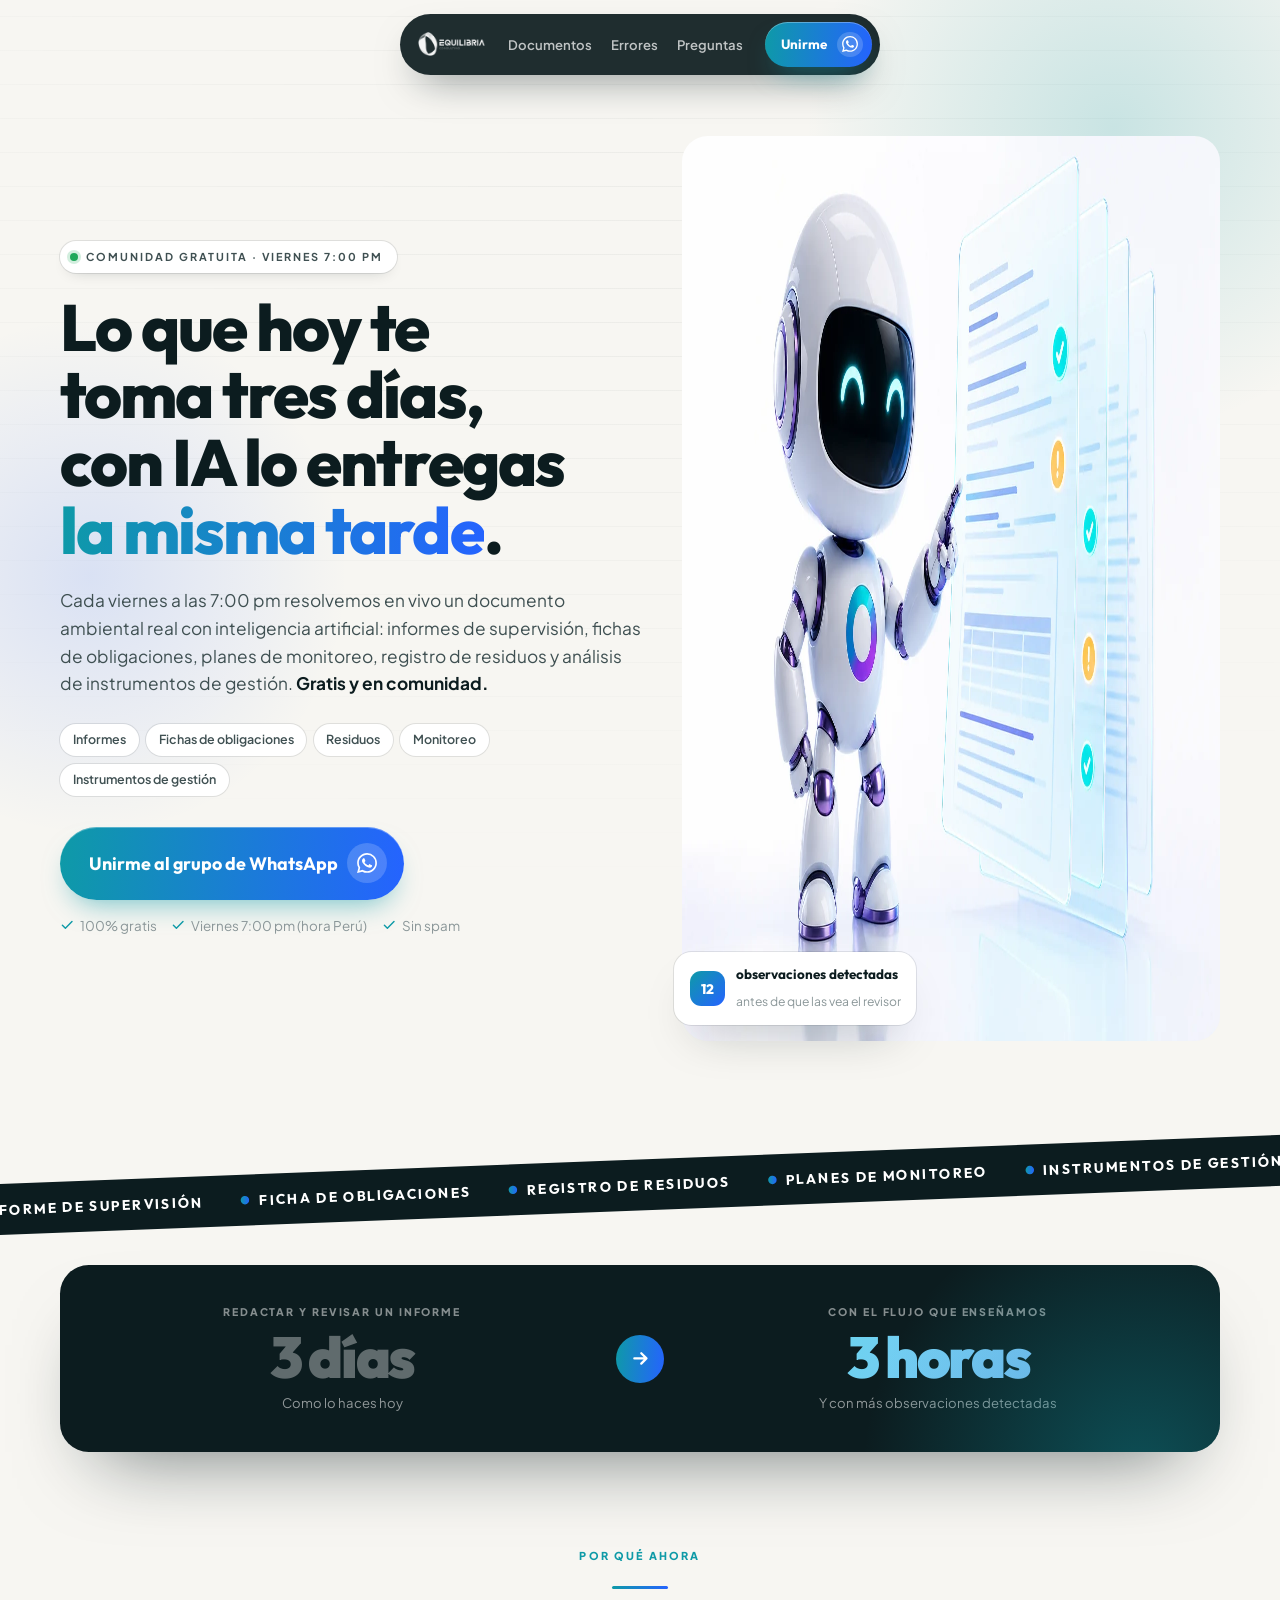
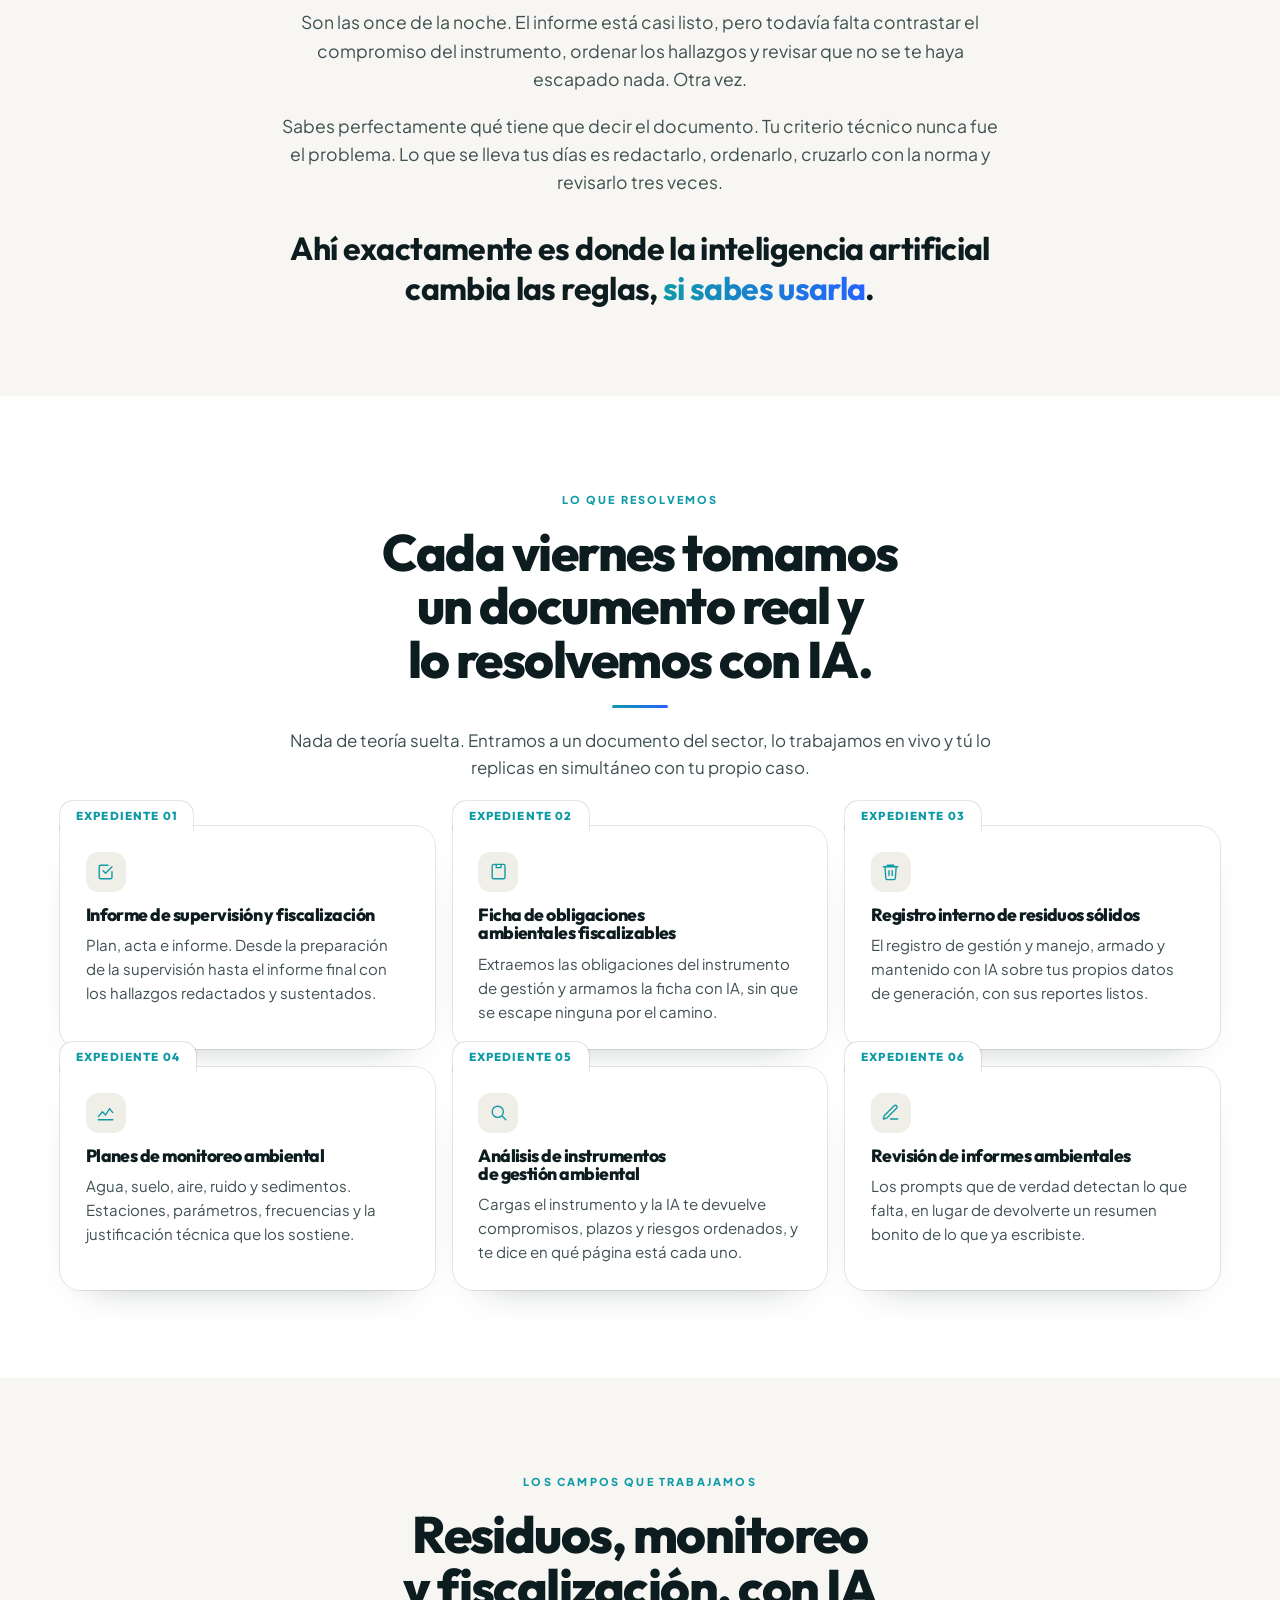
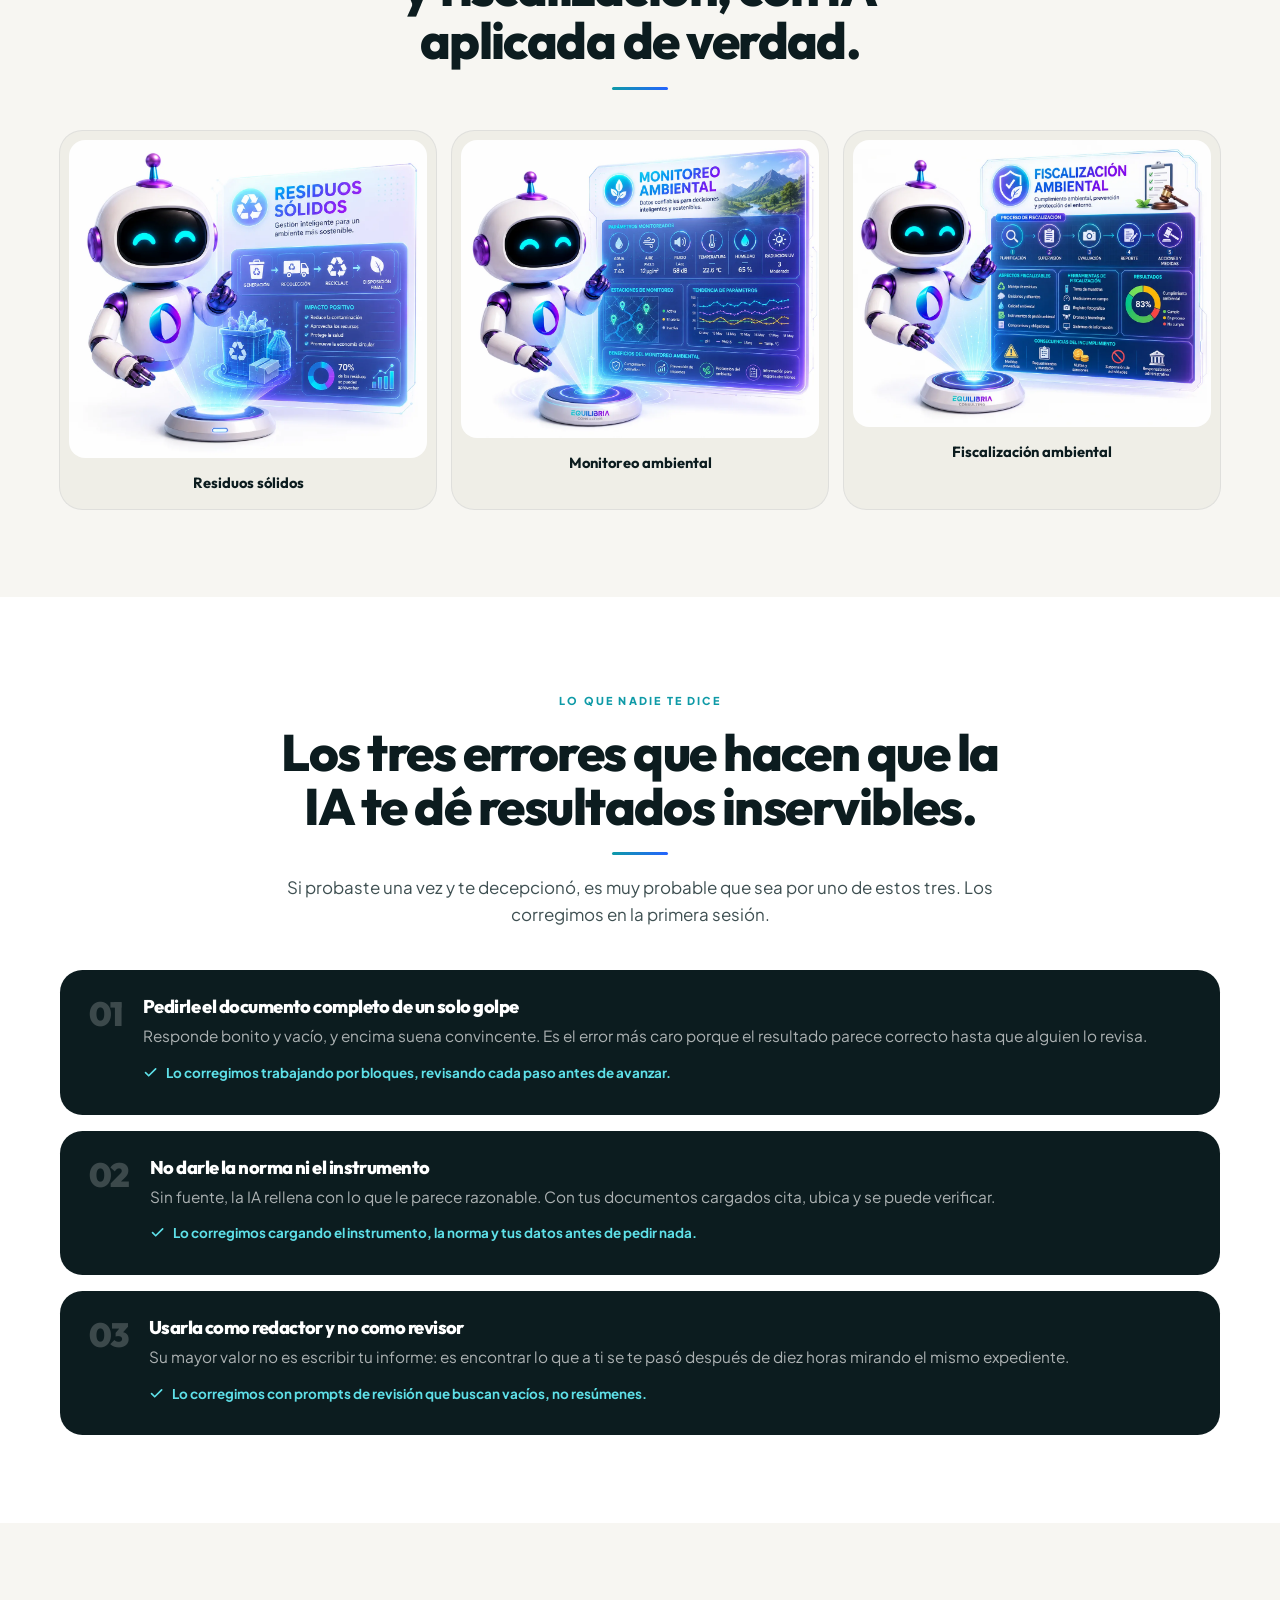
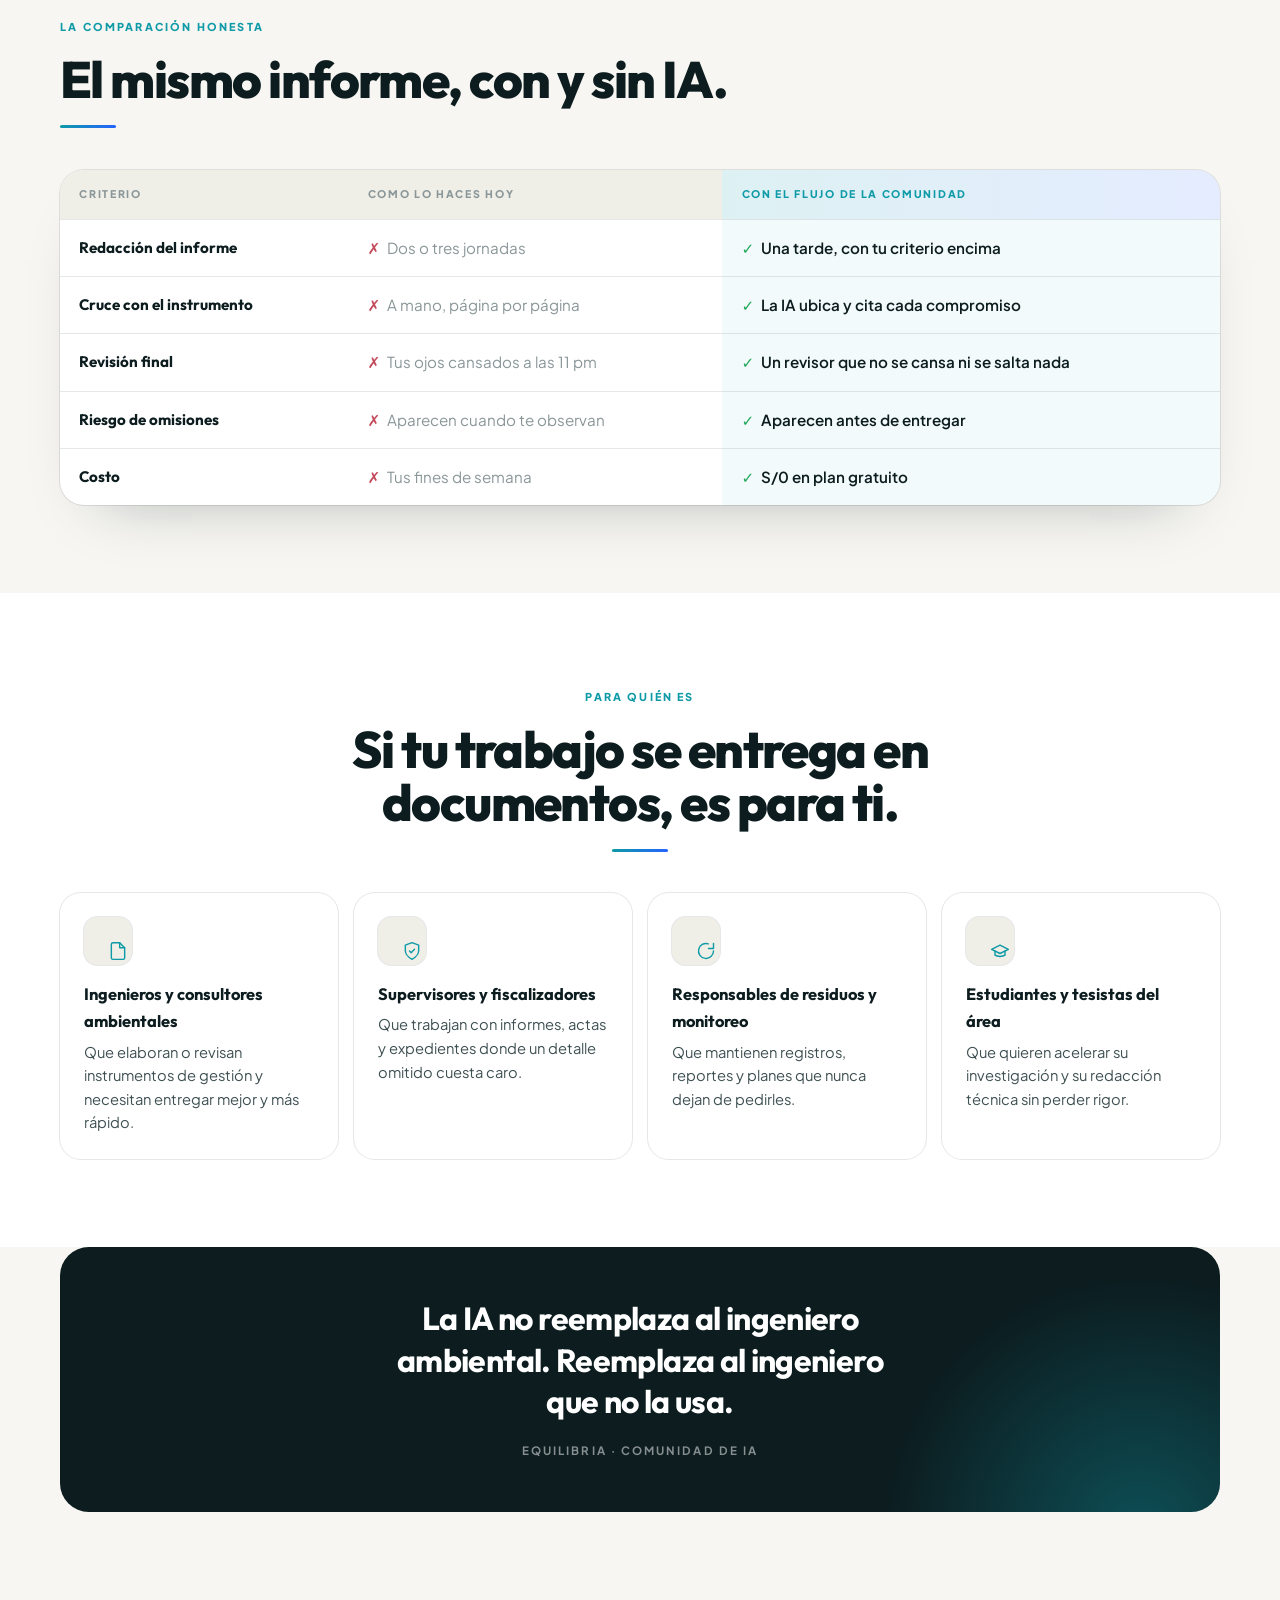
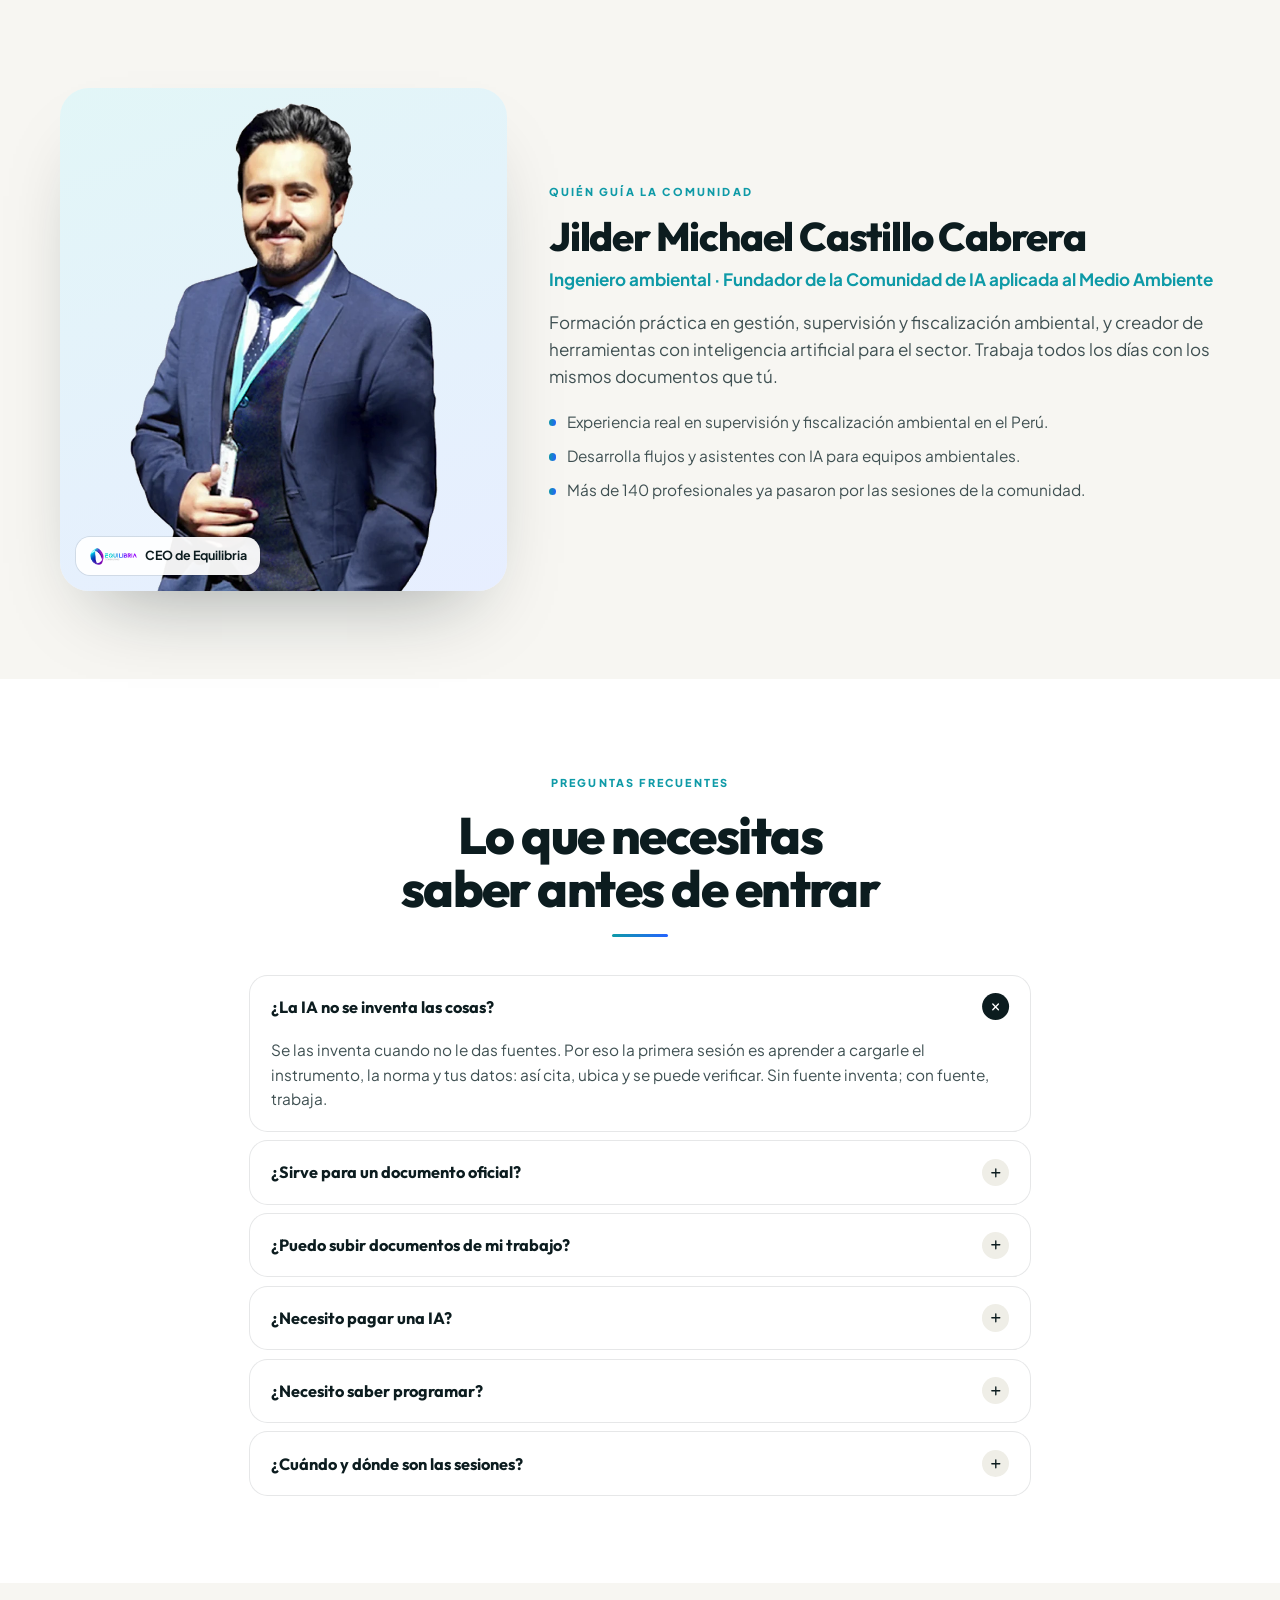
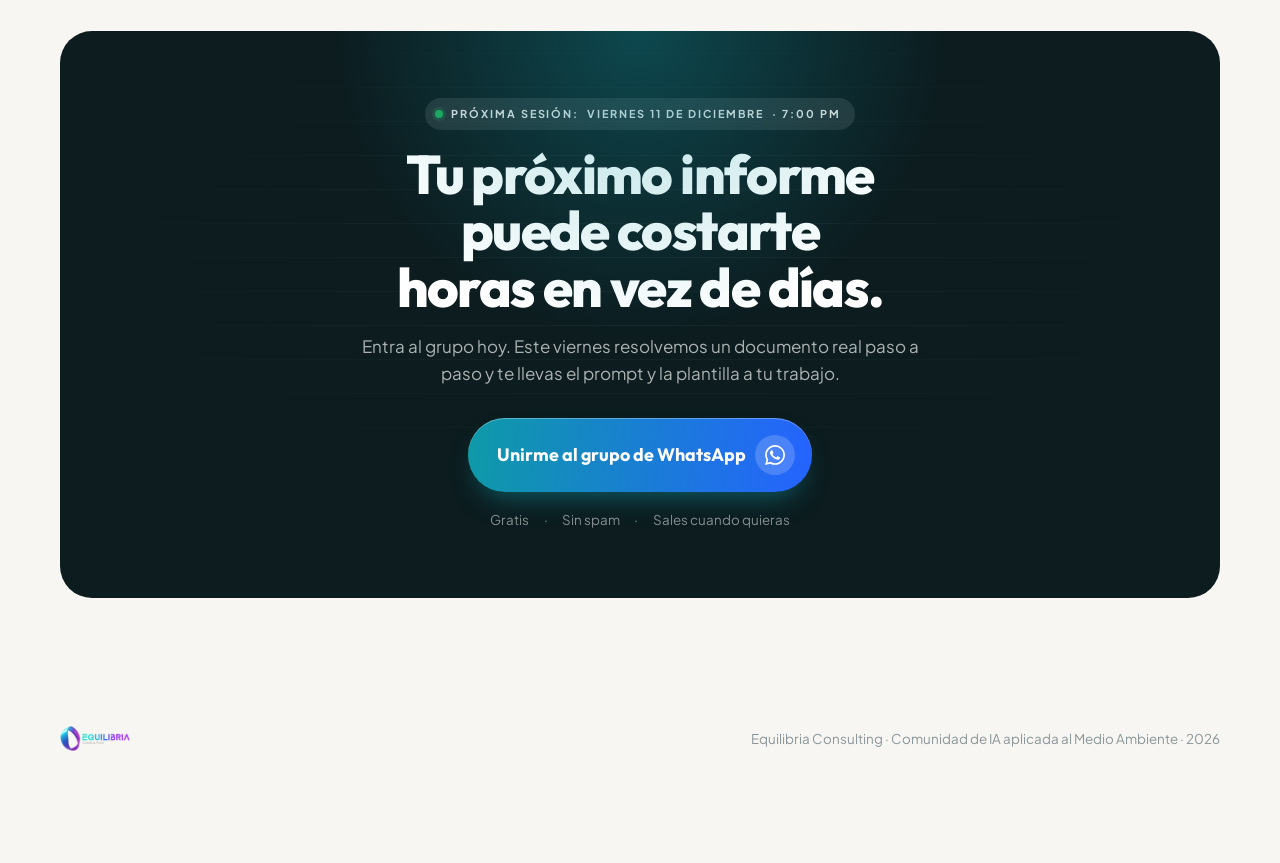
==== commit 50917569: "Rediseno completo: tres landings con mundo visual propio e imagenes de marca Cada landing tiene ahor" ====
--- a/ia-ambiental/index.html
+++ b/ia-ambiental/index.html
@@ -6,10 +6,9 @@
 <script>document.documentElement.className+=" js"</script>
 <title>IA para tus documentos ambientales | Comunidad Equilibria</title>
 <meta name="description" content="Comunidad gratuita: cada viernes a las 7:00 pm resolvemos con inteligencia artificial informes de supervisión, fichas de obligaciones, registros de residuos, planes de monitoreo y análisis de instrumentos de gestión ambiental.">
-<meta name="theme-color" content="#ffffff">
+<meta name="theme-color" content="#F7F6F2">
 <link rel="icon" type="image/png" sizes="32x32" href="../assets/favicon-32.png">
 <link rel="apple-touch-icon" href="../assets/apple-touch-icon.png">
-
 <meta property="og:type" content="website">
 <meta property="og:title" content="IA para tus documentos ambientales · Comunidad Equilibria">
 <meta property="og:description" content="Informes, fichas de obligaciones, residuos y monitoreo resueltos con IA. Cada viernes 7:00 pm, gratis.">
@@ -17,11 +16,10 @@
 <meta property="og:url" content="https://ia-equilibria.vercel.app/ia-ambiental">
 <meta property="og:locale" content="es_PE">
 <meta name="twitter:card" content="summary_large_image">
-
 <link rel="preconnect" href="https://fonts.googleapis.com">
 <link rel="preconnect" href="https://fonts.gstatic.com" crossorigin>
-<link href="https://fonts.googleapis.com/css2?family=Outfit:wght@500;600;700;800&family=Plus+Jakarta+Sans:wght@400;500;600;700&display=swap" rel="stylesheet">
-<link rel="stylesheet" href="../assets/eq.css">
+<link href="https://fonts.googleapis.com/css2?family=Outfit:wght@400;500;600;700;800;900&family=Plus+Jakarta+Sans:wght@400;500;600;700&display=swap" rel="stylesheet">
+<link rel="preload" as="image" href="../assets/hero-amb.webp">
 
 <!-- Meta Pixel -->
 <script>
@@ -38,327 +36,462 @@
 <!-- /Meta Pixel -->
 
 <style>
-  :root{--accent:#00AFD3;--accent-2:#0061F3;--accent-soft:rgba(0,175,211,.2)}
-  .doc .core{padding:1.3rem}
-  .dhd{display:flex;justify-content:space-between;align-items:flex-start;gap:1rem}
-  .dhd b{display:block;font-family:"Outfit",sans-serif;font-size:1.06rem;font-weight:700}
-  .dhd .meta{font-size:.74rem;color:var(--ink-3);font-weight:600;margin-top:.15rem;display:block}
-  .score{flex:none;width:3.1rem;height:3.1rem;border-radius:.9rem;background:linear-gradient(135deg,var(--accent),var(--accent-2));color:#fff;display:grid;place-items:center;line-height:1;box-shadow:0 10px 22px -10px rgba(0,97,243,.5)}
-  .score b{font-family:"Outfit",sans-serif;font-weight:800;font-size:1.2rem}
-  .score span{font-size:.5rem;font-weight:700;letter-spacing:.06em;opacity:.85}
-  .lines{margin-top:1.05rem;display:grid;gap:.42rem}
-  .l{display:grid;grid-template-columns:1.15rem 1fr;gap:.6rem;align-items:start;background:var(--soft);border-radius:.8rem;padding:.6rem .75rem}
-  .l i{width:1.15rem;height:1.15rem;border-radius:50%;background:#FCE9A8;margin-top:.08rem;position:relative;flex:none}
-  .l i::after{content:"!";position:absolute;inset:0;display:grid;place-items:center;font-style:normal;font-size:.66rem;font-weight:800;color:#8A5A00}
-  .l.ok i{background:rgba(31,168,90,.16)}
-  .l.ok i::after{content:"✓";color:var(--wa);font-size:.66rem}
-  .l p{font-size:.83rem;color:var(--ink-2);line-height:1.4}
-  .foot{display:flex;align-items:center;justify-content:flex-end;padding-right:.5rem;gap:.45rem;padding:.95rem .5rem .1rem;font-size:.73rem;color:var(--ink-3);font-weight:600;flex-wrap:wrap}
-  .foot b{font-family:"Outfit",sans-serif;color:var(--ink);font-size:.85rem}
+:root{
+  --paper:#F7F6F2; --paper-2:#EFEEE7; --card:#FFFFFF;
+  --ink:#0C1C1F; --ink-2:#3F5052; --ink-3:#8A9698;
+  --acc:#0E9AA7; --acc-2:#2563FF; --acc-soft:rgba(14,154,167,.12);
+  --amber:#C88A00; --wa:#1FA85A;
+  --line:rgba(12,28,31,.1);
+  --ease:cubic-bezier(.32,.72,0,1);
+  --grad:linear-gradient(95deg,#0E9AA7,#2563FF);
+}
+*{box-sizing:border-box;margin:0;padding:0}
+html{-webkit-text-size-adjust:100%;scroll-behavior:smooth}
+body{font-family:"Plus Jakarta Sans",ui-sans-serif,system-ui,-apple-system,sans-serif;background:var(--paper);color:var(--ink);font-size:17px;line-height:1.6;-webkit-font-smoothing:antialiased;overflow-x:hidden}
+img{max-width:100%;display:block}a{color:inherit}
+h1,h2,h3{font-family:"Outfit",ui-sans-serif,system-ui,sans-serif;letter-spacing:-.03em;line-height:1.04;text-wrap:balance}
+.wrap{width:min(1160px,100% - 2.5rem);margin-inline:auto}
+.acc{background:var(--grad);-webkit-background-clip:text;background-clip:text;color:transparent}
+
+.nav{position:fixed;top:14px;left:50%;transform:translateX(-50%);z-index:60;display:flex;align-items:center;gap:1.4rem;padding:.5rem .5rem .5rem 1.15rem;border-radius:999px;background:rgba(12,28,31,.92);backdrop-filter:blur(16px);-webkit-backdrop-filter:blur(16px);box-shadow:0 18px 40px -18px rgba(12,28,31,.6);width:max-content;max-width:calc(100% - 1.5rem)}
+.nav img{height:24px;width:auto;filter:brightness(0) invert(1);opacity:.95}
+.nav .lk{display:flex;gap:1.2rem;font-size:.82rem;font-weight:600;color:rgba(255,255,255,.72)}
+.nav .lk a{text-decoration:none}.nav .lk a:hover{color:#fff}
+.btn{display:inline-flex;align-items:center;gap:.6rem;text-decoration:none;font-family:"Outfit",sans-serif;font-weight:700;font-size:.95rem;line-height:1;padding:.75rem .85rem .75rem 1.3rem;border-radius:999px;color:#fff;background:var(--grad);border:0;cursor:pointer;white-space:nowrap;box-shadow:0 1px 0 rgba(255,255,255,.3) inset,0 14px 28px -12px rgba(14,154,167,.6);transition:transform .5s var(--ease),box-shadow .5s var(--ease)}
+.btn .ic{width:1.9rem;height:1.9rem;border-radius:999px;background:rgba(255,255,255,.18);display:grid;place-items:center;flex:none;transition:transform .5s var(--ease)}
+.btn .ic svg{width:1rem;height:1rem;fill:#fff}
+.btn:hover{transform:translateY(-2px)}.btn:hover .ic{transform:translate(2px,-1px)}
+.btn:active{transform:scale(.98)}.btn:focus-visible{outline:3px solid var(--acc);outline-offset:3px}
+.btn.xl{font-size:1.12rem;padding:1.05rem 1.05rem 1.05rem 1.8rem}
+.btn.xl .ic{width:2.5rem;height:2.5rem}.btn.xl .ic svg{width:1.25rem;height:1.25rem}
+.nav .btn{font-size:.84rem;padding:.6rem .6rem .6rem 1rem}.nav .btn .ic{width:1.6rem;height:1.6rem}
+
+.hero{position:relative;padding:8.5rem 0 4rem;overflow:hidden;isolation:isolate}
+.paperbg{position:absolute;inset:0;z-index:-2;background-image:repeating-linear-gradient(0deg,rgba(12,28,31,.045) 0 1px,transparent 1px 34px);mask-image:radial-gradient(ellipse 80% 60% at 50% 22%,#000 15%,transparent 100%);-webkit-mask-image:radial-gradient(ellipse 80% 60% at 50% 22%,#000 15%,transparent 100%)}
+.glow{position:absolute;z-index:-1;border-radius:50%;pointer-events:none}
+.g1{width:50vw;height:50vw;max-width:700px;max-height:700px;right:-12vw;top:-15vw;background:radial-gradient(circle,rgba(14,154,167,.2),transparent 68%)}
+.g2{width:42vw;height:42vw;max-width:580px;max-height:580px;left:-14vw;top:24vw;background:radial-gradient(circle,rgba(37,99,255,.14),transparent 68%)}
+.hgrid{display:grid;grid-template-columns:1.04fr .96fr;gap:2.5rem;align-items:center}
+.pill{display:inline-flex;align-items:center;gap:.5rem;font-size:.68rem;font-weight:700;letter-spacing:.18em;text-transform:uppercase;padding:.45rem .9rem .45rem .65rem;border-radius:999px;background:#fff;color:var(--ink-2);box-shadow:0 0 0 1px var(--line),0 6px 16px -10px rgba(12,28,31,.3)}
+.pill .dot{width:.5rem;height:.5rem;border-radius:50%;background:var(--wa);box-shadow:0 0 0 3px rgba(31,168,90,.2);animation:pulse 1.8s var(--ease) infinite}
+@keyframes pulse{0%,100%{box-shadow:0 0 0 3px rgba(31,168,90,.22)}50%{box-shadow:0 0 0 7px rgba(31,168,90,0)}}
+.hero h1{font-size:clamp(2.5rem,5.1vw,4.3rem);font-weight:800;margin-top:1.3rem}
+.hero .sub{margin-top:1.4rem;font-size:clamp(1.05rem,1.35vw,1.22rem);color:var(--ink-2);max-width:52ch;text-wrap:pretty}
+.hero .sub b{color:var(--ink);font-weight:700}
+.tags{display:flex;flex-wrap:wrap;gap:.45rem;margin-top:1.6rem}
+.tags span{font-size:.78rem;font-weight:600;padding:.4rem .8rem;border-radius:999px;background:#fff;color:var(--ink-2);box-shadow:0 0 0 1px var(--line)}
+.cta-wrap{margin-top:1.9rem}
+.micro{margin-top:.9rem;font-size:.84rem;color:var(--ink-3);display:flex;flex-wrap:wrap;gap:.3rem .9rem}
+.micro span{display:inline-flex;align-items:center;gap:.35rem}
+.micro svg{width:.9rem;height:.9rem;stroke:var(--acc);fill:none;stroke-width:2.4;stroke-linecap:round;stroke-linejoin:round}
+.hshot{position:relative}
+.hshot img{width:100%;border-radius:1.6rem;animation:float 8s var(--ease) infinite alternate}
+@keyframes float{from{transform:translateY(0)}to{transform:translateY(-14px)}}
+.hbadge{position:absolute;left:-.5rem;bottom:1rem;background:#fff;border-radius:1.1rem;padding:.75rem .95rem;box-shadow:0 0 0 1px var(--line),0 24px 50px -24px rgba(12,28,31,.4);display:flex;align-items:center;gap:.7rem}
+.hbadge i{width:2.2rem;height:2.2rem;border-radius:.7rem;background:linear-gradient(135deg,#0E9AA7,#2563FF);display:grid;place-items:center;font-style:normal;flex:none;color:#fff;font-family:"Outfit",sans-serif;font-weight:800;font-size:.86rem}
+.hbadge b{display:block;font-size:.84rem;font-family:"Outfit",sans-serif}
+.hbadge span{font-size:.76rem;color:var(--ink-3)}
+
+.ribbon{background:var(--ink);transform:rotate(-2.2deg) scale(1.06);margin:3.5rem 0;padding:.85rem 0;overflow:hidden;box-shadow:0 22px 50px -26px rgba(12,28,31,.8)}
+.ribbon .track{display:flex;gap:2.2rem;width:max-content;animation:slide 34s linear infinite}
+.ribbon:hover .track{animation-play-state:paused}
+@keyframes slide{to{transform:translateX(-50%)}}
+.ribbon i{display:inline-flex;align-items:center;gap:.55rem;font-family:"Outfit",sans-serif;font-style:normal;font-weight:700;font-size:.82rem;letter-spacing:.14em;text-transform:uppercase;color:#fff;white-space:nowrap}
+.ribbon i::before{content:"";width:.5rem;height:.5rem;border-radius:50%;background:var(--grad);flex:none}
+
+/* antes / después */
+.ba{background:var(--ink);border-radius:1.8rem;padding:2.4rem 2rem;display:grid;grid-template-columns:1fr auto 1fr;align-items:center;gap:1.5rem;box-shadow:0 40px 80px -40px rgba(12,28,31,.6);position:relative;overflow:hidden}
+.ba::after{content:"";position:absolute;width:560px;height:560px;right:-200px;bottom:-300px;border-radius:50%;background:radial-gradient(circle,rgba(14,154,167,.4),transparent 70%)}
+.ba > div{position:relative;text-align:center}
+.ba .k{font-size:.66rem;font-weight:800;letter-spacing:.18em;text-transform:uppercase;color:rgba(255,255,255,.5)}
+.ba .v{font-family:"Outfit",sans-serif;font-size:clamp(2.2rem,5vw,3.6rem);font-weight:900;letter-spacing:-.04em;line-height:1;margin-top:.5rem;color:rgba(255,255,255,.35)}
+.ba .after .v{background:linear-gradient(120deg,#5EE0E8,#8FB4FF);-webkit-background-clip:text;background-clip:text;color:transparent}
+.ba .s{font-size:.82rem;color:rgba(255,255,255,.55);margin-top:.4rem}
+.ba .arrow{position:relative;width:3rem;height:3rem;border-radius:50%;background:var(--grad);display:grid;place-items:center;flex:none}
+.ba .arrow svg{width:1.3rem;height:1.3rem;stroke:#fff;fill:none;stroke-width:2.6;stroke-linecap:round;stroke-linejoin:round}
+
+section{padding:5.5rem 0}
+.eyebrow{display:inline-block;font-size:.68rem;font-weight:800;letter-spacing:.2em;text-transform:uppercase;color:var(--acc)}
+.head{max-width:760px}
+.head h2{font-size:clamp(2rem,4vw,3.2rem);font-weight:800;margin-top:.9rem}
+.head p{margin-top:1.1rem;color:var(--ink-2);font-size:1.06rem;text-wrap:pretty}
+.mid{text-align:center;margin-inline:auto}
+.rule{width:56px;height:3px;border-radius:99px;background:var(--grad);margin:1.2rem 0}
+.mid .rule{margin-inline:auto}
+.story{max-width:720px;margin-inline:auto;text-align:center}
+.story p{font-size:1.1rem;color:var(--ink-2);margin-top:1.2rem;text-wrap:pretty}
+.story p.big{font-family:"Outfit",sans-serif;font-size:clamp(1.4rem,2.6vw,2rem);font-weight:700;color:var(--ink);letter-spacing:-.02em;line-height:1.25;margin-top:2rem}
+
+/* expediente: tarjetas con pestaña */
+.docs{display:grid;grid-template-columns:repeat(auto-fit,minmax(310px,1fr));gap:1.1rem;margin-top:2.8rem}
+.doc{position:relative;background:#fff;border-radius:0 1.3rem 1.3rem 1.3rem;padding:1.6rem;box-shadow:0 0 0 1px var(--line),0 18px 40px -30px rgba(12,28,31,.4);transition:transform .5s var(--ease),box-shadow .5s var(--ease)}
+.doc::before{content:attr(data-n);position:absolute;top:-1.55rem;left:0;background:#fff;border-radius:.8rem .8rem 0 0;padding:.35rem 1rem;font-family:"Outfit",sans-serif;font-weight:800;font-size:.72rem;letter-spacing:.1em;color:var(--acc);box-shadow:0 -1px 0 var(--line),-1px 0 0 var(--line),1px 0 0 var(--line)}
+.doc:hover{transform:translateY(-4px);box-shadow:0 0 0 1px var(--acc-soft),0 26px 50px -28px rgba(14,154,167,.5)}
+.doc h3{font-size:1.1rem;font-weight:800}
+.doc p{margin-top:.55rem;font-size:.94rem;color:var(--ink-2)}
+.doc .ico{width:2.5rem;height:2.5rem;border-radius:.8rem;background:var(--paper-2);display:grid;place-items:center;margin-bottom:.9rem}
+.doc .ico svg{width:1.2rem;height:1.2rem;stroke:var(--acc);fill:none;stroke-width:1.7;stroke-linecap:round;stroke-linejoin:round}
+
+/* galería de instrumentos */
+.gal{display:grid;grid-template-columns:repeat(3,1fr);gap:1rem;margin-top:2.6rem}
+.gal figure{background:var(--paper-2);padding:.55rem;border-radius:1.4rem;box-shadow:0 0 0 1px var(--line)}
+.gal img{border-radius:1rem;width:100%}
+.gal figcaption{padding:.8rem .6rem .35rem;font-family:"Outfit",sans-serif;font-weight:700;font-size:.92rem;text-align:center}
+
+/* errores */
+.errs{display:grid;gap:1rem;margin-top:2.6rem}
+.err{background:var(--ink);color:#fff;border-radius:1.4rem;padding:1.7rem 1.8rem;display:grid;grid-template-columns:auto 1fr;gap:1.3rem;align-items:start;position:relative;overflow:hidden}
+.err .n{font-family:"Outfit",sans-serif;font-size:2.1rem;font-weight:900;line-height:1;letter-spacing:-.04em;color:rgba(255,255,255,.2)}
+.err h3{font-size:1.15rem;font-weight:800;color:#fff}
+.err p{margin-top:.5rem;color:rgba(255,255,255,.66);font-size:.96rem}
+.err .fix{margin-top:.8rem;display:inline-flex;align-items:center;gap:.5rem;font-size:.84rem;font-weight:700;color:#5EE0E8}
+.err .fix svg{width:.95rem;height:.95rem;stroke:#5EE0E8;fill:none;stroke-width:2.6;stroke-linecap:round;stroke-linejoin:round}
+
+.vs{margin-top:2.6rem;background:#fff;border-radius:1.5rem;overflow:hidden;box-shadow:0 0 0 1px var(--line),0 30px 60px -40px rgba(12,28,31,.35)}
+.vs table{width:100%;border-collapse:collapse;font-size:.95rem}
+.vs th,.vs td{padding:1rem 1.2rem;text-align:left;border-bottom:1px solid var(--line)}
+.vs thead th{font-size:.66rem;letter-spacing:.16em;text-transform:uppercase;font-weight:800;color:var(--ink-3);background:var(--paper-2)}
+.vs thead th:last-child{background:linear-gradient(95deg,rgba(14,154,167,.14),rgba(37,99,255,.12));color:var(--acc)}
+.vs td:first-child{font-weight:700;font-family:"Outfit",sans-serif}
+.vs td.no{color:var(--ink-3)}
+.vs td.yes{font-weight:600;background:rgba(14,154,167,.05)}
+.vs tr:last-child td{border-bottom:0}
+.vs .mk{font-weight:800;margin-right:.4rem}.vs .mk.x{color:#C4495B}.vs .mk.v{color:var(--wa)}
+
+.grid4{display:grid;grid-template-columns:repeat(auto-fit,minmax(250px,1fr));gap:1rem;margin-top:2.6rem}
+.grid4 div{background:#fff;border-radius:1.3rem;padding:1.5rem;box-shadow:0 0 0 1px var(--line)}
+.grid4 .ico{width:2.6rem;height:2.6rem;border-radius:.85rem;background:var(--paper-2);display:grid;place-items:center;margin-bottom:.9rem}
+.grid4 .ico svg{width:1.25rem;height:1.25rem;stroke:var(--acc);fill:none;stroke-width:1.7;stroke-linecap:round;stroke-linejoin:round}
+.grid4 b{font-family:"Outfit",sans-serif;font-size:1.03rem}
+.grid4 p{margin-top:.4rem;font-size:.92rem;color:var(--ink-2)}
+
+.quote{background:var(--ink);border-radius:1.8rem;padding:3.2rem 2.2rem;text-align:center;position:relative;overflow:hidden}
+.quote::after{content:"";position:absolute;width:520px;height:520px;right:-180px;bottom:-280px;border-radius:50%;background:radial-gradient(circle,rgba(14,154,167,.4),transparent 70%)}
+.quote p{position:relative;font-family:"Outfit",sans-serif;font-size:clamp(1.3rem,2.6vw,2rem);font-weight:700;color:#fff;letter-spacing:-.02em;line-height:1.3;max-width:24ch;margin-inline:auto}
+.quote span{position:relative;display:block;margin-top:1.2rem;font-size:.72rem;letter-spacing:.18em;text-transform:uppercase;color:rgba(255,255,255,.5);font-weight:700}
+
+.mentor{display:grid;grid-template-columns:.8fr 1.2fr;gap:2.6rem;align-items:center}
+.photo{position:relative;border-radius:1.8rem;overflow:hidden;background:linear-gradient(160deg,#E2F6F7,#E7EEFF);aspect-ratio:4/4.5;box-shadow:0 40px 80px -40px rgba(12,28,31,.4)}
+.photo img{position:absolute;bottom:0;left:50%;transform:translateX(-50%);height:97%;width:auto}
+.photo .tag{position:absolute;left:1rem;bottom:1rem;background:rgba(255,255,255,.94);padding:.55rem .85rem;border-radius:.9rem;font-size:.78rem;font-weight:700;display:flex;gap:.5rem;align-items:center;box-shadow:0 0 0 1px var(--line)}
+.photo .tag img{position:static;transform:none;height:17px;width:auto}
+.mentor h2{font-size:clamp(1.8rem,3.2vw,2.5rem);font-weight:800;margin-top:.8rem}
+.mentor .role{margin-top:.5rem;font-weight:700;color:var(--acc)}
+.mentor p{margin-top:1rem;color:var(--ink-2)}
+.mentor ul{list-style:none;margin-top:1.2rem;display:grid;gap:.6rem}
+.mentor li{display:flex;gap:.7rem;color:var(--ink-2);font-size:.96rem}
+.mentor li::before{content:"";width:.45rem;height:.45rem;border-radius:50%;background:var(--grad);flex:none;margin-top:.6rem}
+
+.faq{max-width:780px;margin:2.4rem auto 0;display:grid;gap:.65rem}
+.faq details{background:#fff;border-radius:1.1rem;box-shadow:0 0 0 1px var(--line);overflow:hidden}
+.faq summary{cursor:pointer;list-style:none;display:flex;justify-content:space-between;gap:1rem;align-items:center;padding:1.1rem 1.3rem;font-family:"Outfit",sans-serif;font-weight:700;font-size:1.02rem}
+.faq summary::-webkit-details-marker{display:none}
+.faq summary i{width:1.7rem;height:1.7rem;border-radius:50%;background:var(--paper-2);display:grid;place-items:center;flex:none;transition:transform .5s var(--ease),background .5s var(--ease)}
+.faq summary i svg{width:.85rem;height:.85rem;stroke:var(--ink);fill:none;stroke-width:2.4;stroke-linecap:round}
+.faq details[open] summary i{transform:rotate(45deg);background:var(--ink)}
+.faq details[open] summary i svg{stroke:#fff}
+.faq .a{padding:0 1.3rem 1.2rem;color:var(--ink-2);font-size:.96rem}
+
+.final{padding:3rem 0 6rem}
+.final .box{position:relative;overflow:hidden;border-radius:2rem;background:var(--ink);padding:4.2rem 1.5rem;text-align:center}
+.final .box::before{content:"";position:absolute;inset:0;background-image:repeating-linear-gradient(0deg,rgba(255,255,255,.05) 0 1px,transparent 1px 34px);mask-image:radial-gradient(ellipse 70% 70% at 50% 40%,#000,transparent 75%);-webkit-mask-image:radial-gradient(ellipse 70% 70% at 50% 40%,#000,transparent 75%)}
+.final .box::after{content:"";position:absolute;width:640px;height:640px;left:50%;top:-320px;transform:translateX(-50%);border-radius:50%;background:radial-gradient(circle,rgba(14,154,167,.35),transparent 68%)}
+.final h2{position:relative;font-size:clamp(2rem,4.4vw,3.4rem);font-weight:800;color:#fff;max-width:18ch;margin:1rem auto 0}
+.final p{position:relative;margin-top:1.1rem;color:rgba(255,255,255,.66);max-width:48ch;margin-inline:auto}
+.final .cta-wrap{position:relative;display:flex;flex-direction:column;align-items:center}
+.final .pill{background:rgba(255,255,255,.1);color:rgba(255,255,255,.85);box-shadow:none}
+.final .micro{color:rgba(255,255,255,.5);justify-content:center}
+footer{padding:2rem 0 7rem;color:var(--ink-3);font-size:.84rem}
+footer .r{display:flex;justify-content:space-between;gap:1rem;flex-wrap:wrap;align-items:center}
+footer img{height:25px;width:auto;opacity:.85}
+.sticky{position:fixed;left:0;right:0;bottom:0;z-index:50;padding:.7rem 1rem calc(.7rem + env(safe-area-inset-bottom));background:rgba(247,246,242,.92);backdrop-filter:blur(14px);-webkit-backdrop-filter:blur(14px);box-shadow:0 -1px 0 var(--line);transform:translateY(110%);transition:transform .6s var(--ease);display:none}
+.sticky.show{transform:none}.sticky .btn{width:100%;justify-content:space-between}
+.js .rv{opacity:0;transform:translateY(26px);transition:opacity .9s var(--ease),transform .9s var(--ease)}
+.js .rv.in{opacity:1;transform:none}
+.rv.d1{transition-delay:.08s}.rv.d2{transition-delay:.16s}.rv.d3{transition-delay:.24s}
+
+@media (max-width:1000px){
+  .hgrid{grid-template-columns:1fr;gap:2.5rem}
+  .hshot{max-width:560px;margin-inline:auto;width:100%}.hshot img{animation:none}
+  .mentor{grid-template-columns:1fr;gap:1.8rem}
+  .photo{max-width:400px;margin-inline:auto}
+  .gal{grid-template-columns:1fr}
+  .nav .lk{display:none}
+}
+@media (max-width:640px){
+  body{font-size:16px}
+  .hero{padding-top:6.5rem}
+  section{padding:3.8rem 0}
+  .nav{top:10px}
+  .btn.xl{width:100%;justify-content:space-between;font-size:1rem;padding:.95rem .8rem .95rem 1.3rem;white-space:normal;text-align:left;line-height:1.2}
+  .sticky{display:block}
+  .ba{grid-template-columns:1fr;gap:1rem;padding:1.8rem 1.2rem}
+  .ba .arrow{margin-inline:auto;transform:rotate(90deg)}
+  .vs{overflow-x:auto}.vs table{min-width:520px}
+  .err{grid-template-columns:1fr;gap:.4rem;padding:1.4rem 1.2rem}
+  .quote{padding:2.4rem 1.3rem}
+  .final .box{padding:3rem 1.1rem}
+  footer{padding-bottom:8rem}
+  footer .r{flex-direction:column;align-items:flex-start;gap:.5rem}
+  .hbadge{left:0;bottom:-.5rem;padding:.6rem .8rem}
+}
+@media (prefers-reduced-motion:reduce){*{animation:none!important;transition:none!important}.js .rv{opacity:1;transform:none}.ribbon .track{flex-wrap:wrap;width:100%;justify-content:center}}
 </style>
 </head>
 <body data-landing="ia-ambiental">
 
-<svg width="0" height="0" style="position:absolute" aria-hidden="true">
-  <defs>
-    <linearGradient id="gradStroke" x1="0" y1="0" x2="1" y2="1">
-      <stop offset="0" stop-color="#03D6CE"/><stop offset=".5" stop-color="#0061F3"/><stop offset="1" stop-color="#9304FF"/>
-    </linearGradient>
-    <symbol id="wa" viewBox="0 0 24 24"><path d="M17.47 14.38c-.3-.15-1.76-.87-2.03-.97-.27-.1-.47-.15-.67.15-.2.3-.77.97-.94 1.17-.17.2-.35.22-.64.07-.3-.15-1.26-.46-2.4-1.48-.89-.79-1.48-1.77-1.66-2.07-.17-.3-.02-.46.13-.61.13-.13.3-.35.45-.52.15-.17.2-.3.3-.5.1-.2.05-.37-.03-.52-.07-.15-.67-1.61-.91-2.21-.24-.58-.49-.5-.67-.51h-.57c-.2 0-.52.07-.79.37-.27.3-1.04 1.02-1.04 2.48s1.07 2.88 1.21 3.08c.15.2 2.1 3.2 5.08 4.49.71.31 1.26.49 1.69.63.71.23 1.36.2 1.87.12.57-.09 1.76-.72 2.01-1.42.25-.7.25-1.29.17-1.42-.07-.12-.27-.2-.57-.35M12.05 21.79h-.01a9.87 9.87 0 0 1-5.03-1.38l-.36-.21-3.74.98 1-3.65-.24-.37a9.86 9.86 0 0 1-1.51-5.26c0-5.45 4.44-9.88 9.9-9.88 2.64 0 5.12 1.03 6.99 2.9a9.82 9.82 0 0 1 2.89 6.99c0 5.45-4.44 9.88-9.89 9.88m8.41-18.3A11.82 11.82 0 0 0 12.05 0C5.5 0 .16 5.34.16 11.89c0 2.1.55 4.14 1.59 5.95L.06 24l6.3-1.65a11.88 11.88 0 0 0 5.68 1.45h.01c6.55 0 11.89-5.34 11.89-11.89 0-3.18-1.24-6.16-3.48-8.41"/></symbol>
-    <symbol id="ok" viewBox="0 0 24 24"><path d="M20 6 9 17l-5-5"/></symbol>
-  </defs>
-</svg>
-
-<nav class="nav" aria-label="Principal">
-  <a href="#" aria-label="Equilibria"><img src="../assets/logo-equilibria.webp" alt="Equilibria Consulting"></a>
-  <a class="btn grad" href="gracias" data-cta="nav"><span class="t">Unirme al grupo</span><span class="ic"><svg><use href="#wa"/></svg></span></a>
+<svg width="0" height="0" style="position:absolute" aria-hidden="true"><defs>
+<symbol id="wa" viewBox="0 0 24 24"><path d="M17.47 14.38c-.3-.15-1.76-.87-2.03-.97-.27-.1-.47-.15-.67.15-.2.3-.77.97-.94 1.17-.17.2-.35.22-.64.07-.3-.15-1.26-.46-2.4-1.48-.89-.79-1.48-1.77-1.66-2.07-.17-.3-.02-.46.13-.61.13-.13.3-.35.45-.52.15-.17.2-.3.3-.5.1-.2.05-.37-.03-.52-.07-.15-.67-1.61-.91-2.21-.24-.58-.49-.5-.67-.51h-.57c-.2 0-.52.07-.79.37-.27.3-1.04 1.02-1.04 2.48s1.07 2.88 1.21 3.08c.15.2 2.1 3.2 5.08 4.49.71.31 1.26.49 1.69.63.71.23 1.36.2 1.87.12.57-.09 1.76-.72 2.01-1.42.25-.7.25-1.29.17-1.42-.07-.12-.27-.2-.57-.35M12.05 21.79h-.01a9.87 9.87 0 0 1-5.03-1.38l-.36-.21-3.74.98 1-3.65-.24-.37a9.86 9.86 0 0 1-1.51-5.26c0-5.45 4.44-9.88 9.9-9.88 2.64 0 5.12 1.03 6.99 2.9a9.82 9.82 0 0 1 2.89 6.99c0 5.45-4.44 9.88-9.89 9.88m8.41-18.3A11.82 11.82 0 0 0 12.05 0C5.5 0 .16 5.34.16 11.89c0 2.1.55 4.14 1.59 5.95L.06 24l6.3-1.65a11.88 11.88 0 0 0 5.68 1.45h.01c6.55 0 11.89-5.34 11.89-11.89 0-3.18-1.24-6.16-3.48-8.41"/></symbol>
+<symbol id="ok" viewBox="0 0 24 24"><path d="M20 6 9 17l-5-5"/></symbol>
+</defs></svg>
+
+<nav class="nav">
+  <a href="#"><img src="../assets/logo-equilibria.webp" alt="Equilibria"></a>
+  <div class="lk"><a href="#documentos">Documentos</a><a href="#errores">Errores</a><a href="#faq">Preguntas</a></div>
+  <a class="btn" href="gracias" data-cta="nav">Unirme<span class="ic"><svg><use href="#wa"/></svg></span></a>
 </nav>
 
 <header class="hero">
-  <div class="grid-bg"></div>
-  <div class="orbs"><div class="orb a"></div><div class="orb b"></div><div class="orb c"></div></div>
-  <div class="wrap hero-grid">
+  <div class="paperbg"></div><div class="glow g1"></div><div class="glow g2"></div>
+  <div class="wrap hgrid">
     <div>
-      <span class="eyebrow live rv"><span class="dot"></span>Comunidad gratuita · Viernes 7:00 pm</span>
-      <h1 class="rv d1">Lo que hoy te toma tres días, con IA lo entregas <span class="acc-text">la misma tarde</span>.</h1>
+      <span class="pill rv"><span class="dot"></span>Comunidad gratuita · Viernes 7:00 pm</span>
+      <h1 class="rv d1">Lo que hoy te toma tres días, con IA lo entregas <span class="acc">la misma tarde</span>.</h1>
       <p class="sub rv d2">Cada viernes a las 7:00 pm resolvemos en vivo un documento ambiental real con inteligencia artificial: informes de supervisión, fichas de obligaciones, planes de monitoreo, registro de residuos y análisis de instrumentos de gestión. <b>Gratis y en comunidad.</b></p>
-      <div class="actions rv d3">
-        <a class="btn grad big" href="gracias" data-cta="hero">Unirme al grupo de WhatsApp<span class="ic"><svg><use href="#wa"/></svg></span></a>
-        <p class="cta-note">
-          <span><svg viewBox="0 0 24 24"><use href="#ok"/></svg>100% gratis</span>
-          <span><svg viewBox="0 0 24 24"><use href="#ok"/></svg>Viernes · 7:00 pm (hora Perú)</span>
-          <span><svg viewBox="0 0 24 24"><use href="#ok"/></svg>Sin spam</span>
+      <div class="tags rv d2">
+        <span>Informes</span><span>Fichas de obligaciones</span><span>Residuos</span><span>Monitoreo</span><span>Instrumentos de gestión</span>
+      </div>
+      <div class="cta-wrap rv d3">
+        <a class="btn xl" href="gracias" data-cta="hero">Unirme al grupo de WhatsApp<span class="ic"><svg><use href="#wa"/></svg></span></a>
+        <p class="micro">
+          <span><svg><use href="#ok"/></svg>100% gratis</span>
+          <span><svg><use href="#ok"/></svg>Viernes 7:00 pm (hora Perú)</span>
+          <span><svg><use href="#ok"/></svg>Sin spam</span>
         </p>
       </div>
-      <div class="trust rv d4">
-        <div class="stack" aria-hidden="true"><span style="background:linear-gradient(135deg,#03D6CE,#00AFD3)">IA</span><span style="background:linear-gradient(135deg,#00AFD3,#0061F3)">EIA</span><span style="background:linear-gradient(135deg,#0061F3,#9304FF)">SIG</span><span style="background:#1A1F35">+</span></div>
-        <span>Ingenieros, consultores, supervisores y estudiantes ambientales de todo el Perú y Latinoamérica.</span>
-      </div>
-    </div>
-    <div class="visual rv d2">
-      <img src="../assets/ring.webp" class="ring" alt="">
-      <div class="shell float doc">
-        <div class="core">
-          <div class="dhd">
-            <div><b>Informe de supervisión</b><span class="meta">Revisado con IA · hace 2 minutos</span></div>
-            <div class="score"><b>12</b><span>OBS</span></div>
-          </div>
-          <div class="lines">
-            <div class="l"><i></i><p>Falta el sustento del punto de monitoreo M-03</p></div>
-            <div class="l"><i></i><p>El compromiso 14 del instrumento no está verificado</p></div>
-            <div class="l ok"><i></i><p>Plazos de la medida correctiva correctos</p></div>
-            <div class="l"><i></i><p>El acta no registra la firma del representante</p></div>
-          </div>
-          <div class="foot"><span>Próxima sesión</span><b data-fecha>Este viernes</b><span>· 7:00 pm</span></div>
-        </div>
-      </div>
-      <div class="shell chip-float">
-        <div class="core">
-          <div class="av">JC</div>
-          <div><b>Práctica de esta semana</b>
-          <p>Detectar lo que le falta a tu informe antes de que te lo observen.</p>
-          <div class="tools"><span>Claude</span><span>NotebookLM</span></div></div>
-        </div>
-      </div>
+    </div>
+    <div class="hshot rv d2">
+      <img src="../assets/hero-amb.webp" alt="Asistente de IA revisando un informe ambiental" width="1600" height="905" fetchpriority="high">
+      <div class="hbadge"><i>12</i><div><b>observaciones detectadas</b><span>antes de que las vea el revisor</span></div></div>
     </div>
   </div>
 </header>
 
-<div class="tools-strip">
-  <p class="rv">Practicamos con las IAs que están cambiando el trabajo técnico</p>
-  <div class="marquee rv d1">
-    <div class="track">
-      <span class="tool"><i style="background:#D97757">C</i>Claude</span>
-      <span class="tool"><i style="background:#10A37F">G</i>ChatGPT</span>
-      <span class="tool"><i style="background:#1A73E8">N</i>NotebookLM</span>
-      <span class="tool"><i style="background:linear-gradient(135deg,#4E8DF5,#9168C0)">✦</i>Gemini</span>
-      <span class="tool"><i style="background:#4D6BFE">D</i>DeepSeek</span>
-      <span class="tool"><i style="background:linear-gradient(135deg,#0078D4,#8A3FFC)">◐</i>Copilot</span>
-      <span class="tool" aria-hidden="true"><i style="background:#D97757">C</i>Claude</span>
-      <span class="tool" aria-hidden="true"><i style="background:#10A37F">G</i>ChatGPT</span>
-      <span class="tool" aria-hidden="true"><i style="background:#1A73E8">N</i>NotebookLM</span>
-      <span class="tool" aria-hidden="true"><i style="background:linear-gradient(135deg,#4E8DF5,#9168C0)">✦</i>Gemini</span>
-      <span class="tool" aria-hidden="true"><i style="background:#4D6BFE">D</i>DeepSeek</span>
-      <span class="tool" aria-hidden="true"><i style="background:linear-gradient(135deg,#0078D4,#8A3FFC)">◐</i>Copilot</span>
-    </div>
+<div class="ribbon" aria-hidden="true">
+  <div class="track">
+    <i>Informe de supervisión</i><i>Ficha de obligaciones</i><i>Registro de residuos</i><i>Planes de monitoreo</i><i>Instrumentos de gestión</i><i>Actas</i><i>Claude</i><i>NotebookLM</i><i>ChatGPT</i><i>Gratis</i>
+    <i>Informe de supervisión</i><i>Ficha de obligaciones</i><i>Registro de residuos</i><i>Planes de monitoreo</i><i>Instrumentos de gestión</i><i>Actas</i><i>Claude</i><i>NotebookLM</i><i>ChatGPT</i><i>Gratis</i>
   </div>
 </div>
 
+<div class="wrap">
+  <div class="ba rv">
+    <div><div class="k">Redactar y revisar un informe</div><div class="v">3 días</div><div class="s">Como lo haces hoy</div></div>
+    <div class="arrow"><svg viewBox="0 0 24 24"><path d="M5 12h14M13 6l6 6-6 6"/></svg></div>
+    <div class="after"><div class="k">Con el flujo que enseñamos</div><div class="v">3 horas</div><div class="s">Y con más observaciones detectadas</div></div>
+  </div>
+</div>
+
 <main>
 
-<section id="por-que">
-  <div class="wrap">
-    <div class="sec-head rv">
-      <span class="eyebrow"><span class="dot"></span>Por qué ahora</span>
-      <h2>El problema nunca fue tu criterio técnico. Fue el tiempo.</h2>
-      <p>Sabes perfectamente qué tiene que decir el documento. Lo que se lleva tus días es redactarlo, ordenarlo, contrastarlo con la norma y revisarlo tres veces a las once de la noche. Ahí exactamente es donde la inteligencia artificial cambia las reglas, si sabes usarla.</p>
-    </div>
-    <div class="cards">
-      <div class="shell rv dark"><div class="core">
-        <span class="tag">La habilidad que piden</span>
-        <h3>En el sector ya se mide quién entrega rápido y bien.</h3>
-        <p>La diferencia entre un profesional y otro dejó de ser el conocimiento técnico: hoy es el tiempo de entrega y la calidad de la revisión. Quien domina la IA entrega en horas lo que otros en días.</p>
-      </div></div>
-      <div class="shell rv d1"><div class="core">
-        <div class="icon"><svg viewBox="0 0 24 24"><path d="M14 2H6a2 2 0 0 0-2 2v16a2 2 0 0 0 2 2h12a2 2 0 0 0 2-2V8z"/><path d="M14 2v6h6M9 15l2 2 4-4"/></svg></div>
-        <h3>Documentos que resisten una revisión</h3>
-        <p>El mayor valor de la IA no es escribir por ti: es revisarte sin piedad. Encuentra vacíos, contradicciones y omisiones antes de que las encuentre quien te observa.</p>
-      </div></div>
-      <div class="shell rv d2"><div class="core">
-        <div class="icon"><svg viewBox="0 0 24 24"><path d="M12 3v18M5 7h14M7 11h10M9 15h6"/></svg></div>
-        <h3>Con tu norma y tu instrumento cargados</h3>
-        <p>Te enseñamos a alimentarla con el instrumento de gestión, la norma aplicable y tus propios datos. Es lo único que separa un borrador serio de una invención.</p>
-      </div></div>
-    </div>
-  </div>
-</section>
-
-<section class="alt" id="practicamos">
-  <div class="wrap">
-    <div class="sec-head center rv">
-      <span class="eyebrow"><span class="dot"></span>Lo que resolvemos</span>
+<section id="porque">
+  <div class="wrap story rv">
+    <span class="eyebrow">Por qué ahora</span>
+    <div class="rule" style="margin-inline:auto"></div>
+    <p>Son las once de la noche. El informe está casi listo, pero todavía falta contrastar el compromiso del instrumento, ordenar los hallazgos y revisar que no se te haya escapado nada. Otra vez.</p>
+    <p>Sabes perfectamente qué tiene que decir el documento. Tu criterio técnico nunca fue el problema. Lo que se lleva tus días es redactarlo, ordenarlo, cruzarlo con la norma y revisarlo tres veces.</p>
+    <p class="big">Ahí exactamente es donde la inteligencia artificial cambia las reglas, <span class="acc">si sabes usarla</span>.</p>
+  </div>
+</section>
+
+<section id="documentos" style="background:#fff">
+  <div class="wrap">
+    <div class="head mid rv">
+      <span class="eyebrow">Lo que resolvemos</span>
       <h2>Cada viernes tomamos un documento real y lo resolvemos con IA.</h2>
+      <div class="rule"></div>
       <p>Nada de teoría suelta. Entramos a un documento del sector, lo trabajamos en vivo y tú lo replicas en simultáneo con tu propio caso.</p>
     </div>
-    <div class="cards">
-      <div class="shell rv"><div class="core">
-        <div class="icon"><svg viewBox="0 0 24 24"><path d="M9 11l3 3 8-8M20 12v7a2 2 0 0 1-2 2H6a2 2 0 0 1-2-2V6a2 2 0 0 1 2-2h9"/></svg></div>
+    <div class="docs rv d1">
+      <div class="doc" data-n="EXPEDIENTE 01">
+        <div class="ico"><svg viewBox="0 0 24 24"><path d="M9 11l3 3 8-8M20 12v7a2 2 0 0 1-2 2H6a2 2 0 0 1-2-2V6a2 2 0 0 1 2-2h9"/></svg></div>
         <h3>Informe de supervisión y fiscalización</h3>
         <p>Plan, acta e informe. Desde la preparación de la supervisión hasta el informe final con los hallazgos redactados y sustentados.</p>
-      </div></div>
-      <div class="shell rv d1"><div class="core">
-        <div class="icon"><svg viewBox="0 0 24 24"><path d="M8 3H6a2 2 0 0 0-2 2v14a2 2 0 0 0 2 2h12a2 2 0 0 0 2-2V5a2 2 0 0 0-2-2h-2M9 3h6v4H9z"/></svg></div>
+      </div>
+      <div class="doc" data-n="EXPEDIENTE 02">
+        <div class="ico"><svg viewBox="0 0 24 24"><path d="M8 3H6a2 2 0 0 0-2 2v14a2 2 0 0 0 2 2h12a2 2 0 0 0 2-2V5a2 2 0 0 0-2-2h-2M9 3h6v4H9z"/></svg></div>
         <h3>Ficha de obligaciones ambientales fiscalizables</h3>
         <p>Extraemos las obligaciones del instrumento de gestión y armamos la ficha con IA, sin que se escape ninguna por el camino.</p>
-      </div></div>
-      <div class="shell rv d2"><div class="core">
-        <div class="icon"><svg viewBox="0 0 24 24"><path d="M3 6h18M8 6V4h8v2M19 6l-1 14a2 2 0 0 1-2 2H8a2 2 0 0 1-2-2L5 6M10 11v6M14 11v6"/></svg></div>
+      </div>
+      <div class="doc" data-n="EXPEDIENTE 03">
+        <div class="ico"><svg viewBox="0 0 24 24"><path d="M3 6h18M8 6V4h8v2M19 6l-1 14a2 2 0 0 1-2 2H8a2 2 0 0 1-2-2L5 6M10 11v6M14 11v6"/></svg></div>
         <h3>Registro interno de residuos sólidos</h3>
         <p>El registro de gestión y manejo, armado y mantenido con IA sobre tus propios datos de generación, con sus reportes listos.</p>
-      </div></div>
-      <div class="shell rv d3"><div class="core">
-        <div class="icon"><svg viewBox="0 0 24 24"><path d="M3 17l5-6 4 4 5-8 4 5"/><path d="M3 21h18"/></svg></div>
+      </div>
+      <div class="doc" data-n="EXPEDIENTE 04">
+        <div class="ico"><svg viewBox="0 0 24 24"><path d="M3 17l5-6 4 4 5-8 4 5"/><path d="M3 21h18"/></svg></div>
         <h3>Planes de monitoreo ambiental</h3>
         <p>Agua, suelo, aire, ruido y sedimentos. Estaciones, parámetros, frecuencias y la justificación técnica que los sostiene.</p>
-      </div></div>
-      <div class="shell rv d3"><div class="core">
-        <div class="icon"><svg viewBox="0 0 24 24"><circle cx="11" cy="11" r="7"/><path d="m21 21-4.3-4.3"/></svg></div>
+      </div>
+      <div class="doc" data-n="EXPEDIENTE 05">
+        <div class="ico"><svg viewBox="0 0 24 24"><circle cx="11" cy="11" r="7"/><path d="m21 21-4.3-4.3"/></svg></div>
         <h3>Análisis de instrumentos de gestión ambiental</h3>
         <p>Cargas el instrumento y la IA te devuelve compromisos, plazos y riesgos ordenados, y te dice en qué página está cada uno.</p>
-      </div></div>
-      <div class="shell rv d3"><div class="core">
-        <div class="icon"><svg viewBox="0 0 24 24"><path d="M12 20h9M16.5 3.5a2.1 2.1 0 0 1 3 3L7 19l-4 1 1-4z"/></svg></div>
+      </div>
+      <div class="doc" data-n="EXPEDIENTE 06">
+        <div class="ico"><svg viewBox="0 0 24 24"><path d="M12 20h9M16.5 3.5a2.1 2.1 0 0 1 3 3L7 19l-4 1 1-4z"/></svg></div>
         <h3>Revisión de informes ambientales</h3>
         <p>Los prompts que de verdad detectan lo que falta, en lugar de devolverte un resumen bonito de lo que ya escribiste.</p>
+      </div>
+    </div>
+  </div>
+</section>
+
+<section id="campos">
+  <div class="wrap">
+    <div class="head mid rv">
+      <span class="eyebrow">Los campos que trabajamos</span>
+      <h2>Residuos, monitoreo y fiscalización, con IA aplicada de verdad.</h2>
+      <div class="rule"></div>
+    </div>
+    <div class="gal rv d1">
+      <figure><img src="../assets/doc-residuos.webp" alt="Gestión de residuos sólidos con IA" loading="lazy"><figcaption>Residuos sólidos</figcaption></figure>
+      <figure><img src="../assets/doc-monitoreo.webp" alt="Monitoreo ambiental con IA" loading="lazy"><figcaption>Monitoreo ambiental</figcaption></figure>
+      <figure><img src="../assets/doc-fiscalizacion.webp" alt="Fiscalización ambiental con IA" loading="lazy"><figcaption>Fiscalización ambiental</figcaption></figure>
+    </div>
+  </div>
+</section>
+
+<section id="errores" style="background:#fff">
+  <div class="wrap">
+    <div class="head mid rv">
+      <span class="eyebrow">Lo que nadie te dice</span>
+      <h2>Los tres errores que hacen que la IA te dé resultados inservibles.</h2>
+      <div class="rule"></div>
+      <p>Si probaste una vez y te decepcionó, es muy probable que sea por uno de estos tres. Los corregimos en la primera sesión.</p>
+    </div>
+    <div class="errs rv d1">
+      <div class="err"><div class="n">01</div><div>
+        <h3>Pedirle el documento completo de un solo golpe</h3>
+        <p>Responde bonito y vacío, y encima suena convincente. Es el error más caro porque el resultado parece correcto hasta que alguien lo revisa.</p>
+        <span class="fix"><svg><use href="#ok"/></svg>Lo corregimos trabajando por bloques, revisando cada paso antes de avanzar.</span>
       </div></div>
-    </div>
-  </div>
-</section>
-
-<section id="errores">
-  <div class="wrap">
-    <div class="sec-head center rv">
-      <span class="eyebrow"><span class="dot"></span>Lo que nadie te dice</span>
-      <h2>Los tres errores que hacen que la IA te dé resultados inservibles</h2>
-      <p>Si probaste una vez y te decepcionó, es muy probable que sea por uno de estos tres. Los corregimos en la primera sesión.</p>
-    </div>
-    <div class="steps">
-      <div class="shell rv"><div class="core">
-        <div class="n">01</div>
-        <h3>Pedirle el documento completo de un solo golpe</h3>
-        <p>Responde bonito y vacío, y encima suena convincente. En la comunidad trabajamos por bloques, revisando la salida de cada paso antes de avanzar al siguiente.</p>
-        <span class="k">Error 1</span>
+      <div class="err"><div class="n">02</div><div>
+        <h3>No darle la norma ni el instrumento</h3>
+        <p>Sin fuente, la IA rellena con lo que le parece razonable. Con tus documentos cargados cita, ubica y se puede verificar.</p>
+        <span class="fix"><svg><use href="#ok"/></svg>Lo corregimos cargando el instrumento, la norma y tus datos antes de pedir nada.</span>
       </div></div>
-      <div class="shell rv d1"><div class="core">
-        <div class="n">02</div>
-        <h3>No darle la norma ni el instrumento</h3>
-        <p>Sin fuente, la IA rellena con lo que le parece razonable. Con tus documentos cargados cita, ubica y se puede verificar. Esa es toda la diferencia.</p>
-        <span class="k">Error 2</span>
-      </div></div>
-      <div class="shell rv d2"><div class="core">
-        <div class="n">03</div>
+      <div class="err"><div class="n">03</div><div>
         <h3>Usarla como redactor y no como revisor</h3>
         <p>Su mayor valor no es escribir tu informe: es encontrar lo que a ti se te pasó después de diez horas mirando el mismo expediente.</p>
-        <span class="k">Error 3</span>
+        <span class="fix"><svg><use href="#ok"/></svg>Lo corregimos con prompts de revisión que buscan vacíos, no resúmenes.</span>
       </div></div>
     </div>
   </div>
 </section>
 
-<section class="alt" id="para-quien">
-  <div class="wrap">
-    <div class="sec-head rv">
-      <span class="eyebrow"><span class="dot"></span>Para quién es</span>
-      <h2>Si tu trabajo se entrega en documentos, esta comunidad es para ti.</h2>
-    </div>
-    <div class="checks">
-      <div class="shell rv"><div class="core">
-        <div class="ck"><svg viewBox="0 0 24 24"><use href="#ok"/></svg></div>
-        <div><b>Ingenieros y consultores ambientales</b><p>Que elaboran o revisan instrumentos de gestión ambiental y necesitan entregar mejor y más rápido.</p></div>
-      </div></div>
-      <div class="shell rv d1"><div class="core">
-        <div class="ck"><svg viewBox="0 0 24 24"><use href="#ok"/></svg></div>
-        <div><b>Supervisores y fiscalizadores</b><p>Que trabajan con informes, actas y expedientes técnicos donde un detalle omitido cuesta caro.</p></div>
-      </div></div>
-      <div class="shell rv d2"><div class="core">
-        <div class="ck"><svg viewBox="0 0 24 24"><use href="#ok"/></svg></div>
-        <div><b>Responsables de residuos y monitoreo</b><p>Que mantienen registros, reportes y planes que nunca dejan de pedirles.</p></div>
-      </div></div>
-      <div class="shell rv d3"><div class="core">
-        <div class="ck"><svg viewBox="0 0 24 24"><use href="#ok"/></svg></div>
-        <div><b>Estudiantes y tesistas del área</b><p>Que quieren acelerar su investigación y su redacción técnica sin perder rigor.</p></div>
-      </div></div>
-    </div>
-  </div>
-</section>
-
-
-
-<section class="alt" id="quien">
-  <div class="wrap mentor-grid mentor">
+<section>
+  <div class="wrap">
+    <div class="head rv">
+      <span class="eyebrow">La comparación honesta</span>
+      <h2>El mismo informe, con y sin IA.</h2>
+      <div class="rule"></div>
+    </div>
+    <div class="vs rv d1">
+      <table>
+        <thead><tr><th>Criterio</th><th>Como lo haces hoy</th><th>Con el flujo de la comunidad</th></tr></thead>
+        <tbody>
+          <tr><td>Redacción del informe</td><td class="no"><span class="mk x">✗</span>Dos o tres jornadas</td><td class="yes"><span class="mk v">✓</span>Una tarde, con tu criterio encima</td></tr>
+          <tr><td>Cruce con el instrumento</td><td class="no"><span class="mk x">✗</span>A mano, página por página</td><td class="yes"><span class="mk v">✓</span>La IA ubica y cita cada compromiso</td></tr>
+          <tr><td>Revisión final</td><td class="no"><span class="mk x">✗</span>Tus ojos cansados a las 11 pm</td><td class="yes"><span class="mk v">✓</span>Un revisor que no se cansa ni se salta nada</td></tr>
+          <tr><td>Riesgo de omisiones</td><td class="no"><span class="mk x">✗</span>Aparecen cuando te observan</td><td class="yes"><span class="mk v">✓</span>Aparecen antes de entregar</td></tr>
+          <tr><td>Costo</td><td class="no"><span class="mk x">✗</span>Tus fines de semana</td><td class="yes"><span class="mk v">✓</span>S/0 en plan gratuito</td></tr>
+        </tbody>
+      </table>
+    </div>
+  </div>
+</section>
+
+<section style="background:#fff">
+  <div class="wrap">
+    <div class="head mid rv">
+      <span class="eyebrow">Para quién es</span>
+      <h2>Si tu trabajo se entrega en documentos, es para ti.</h2>
+      <div class="rule"></div>
+    </div>
+    <div class="grid4 rv d1">
+      <div><div class="ico"><svg viewBox="0 0 24 24"><path d="M14 2H6a2 2 0 0 0-2 2v16a2 2 0 0 0 2 2h12a2 2 0 0 0 2-2V8z"/><path d="M14 2v6h6"/></svg></div><b>Ingenieros y consultores ambientales</b><p>Que elaboran o revisan instrumentos de gestión y necesitan entregar mejor y más rápido.</p></div>
+      <div><div class="ico"><svg viewBox="0 0 24 24"><path d="M12 22s8-4 8-10V5l-8-3-8 3v7c0 6 8 10 8 10Z"/><path d="m9 12 2 2 4-4"/></svg></div><b>Supervisores y fiscalizadores</b><p>Que trabajan con informes, actas y expedientes donde un detalle omitido cuesta caro.</p></div>
+      <div><div class="ico"><svg viewBox="0 0 24 24"><path d="M21 12a9 9 0 1 1-6.2-8.6"/><path d="M21 3v6h-6"/></svg></div><b>Responsables de residuos y monitoreo</b><p>Que mantienen registros, reportes y planes que nunca dejan de pedirles.</p></div>
+      <div><div class="ico"><svg viewBox="0 0 24 24"><path d="M22 10 12 5 2 10l10 5 10-5Z"/><path d="M6 12v5c3 2 9 2 12 0v-5"/></svg></div><b>Estudiantes y tesistas del área</b><p>Que quieren acelerar su investigación y su redacción técnica sin perder rigor.</p></div>
+    </div>
+  </div>
+</section>
+
+<section style="padding-top:0">
+  <div class="wrap"><div class="quote rv">
+    <p>La IA no reemplaza al ingeniero ambiental. Reemplaza al ingeniero que no la usa.</p>
+    <span>Equilibria · Comunidad de IA</span>
+  </div></div>
+</section>
+
+<section id="quien">
+  <div class="wrap mentor">
     <div class="photo rv">
       <img src="../assets/perfil.webp" alt="Jilder Michael Castillo Cabrera" loading="lazy">
-      <div class="badge"><img src="../assets/logo-equilibria.webp" alt="">CEO de Equilibria</div>
+      <div class="tag"><img src="../assets/logo-equilibria.webp" alt="">CEO de Equilibria</div>
     </div>
     <div class="rv d1">
-      <span class="eyebrow"><span class="dot"></span>Quién guía la comunidad</span>
+      <span class="eyebrow">Quién guía la comunidad</span>
       <h2>Jilder Michael Castillo Cabrera</h2>
       <div class="role">Ingeniero ambiental · Fundador de la Comunidad de IA aplicada al Medio Ambiente</div>
-      <p class="bio">Formación práctica en gestión, supervisión y fiscalización ambiental, y creador de herramientas con inteligencia artificial para el sector. Lleva la IA al trabajo real del profesional: documentos, datos, decisiones y proyectos propios.</p>
+      <p>Formación práctica en gestión, supervisión y fiscalización ambiental, y creador de herramientas con inteligencia artificial para el sector. Trabaja todos los días con los mismos documentos que tú.</p>
       <ul>
-        <li>Experiencia en supervisión y fiscalización ambiental en el Perú.</li>
-        <li>Desarrolla apps, flujos y asistentes con IA para equipos ambientales.</li>
-        <li>Enseña con casos reales, en lenguaje claro y aplicable desde el primer día.</li>
+        <li>Experiencia real en supervisión y fiscalización ambiental en el Perú.</li>
+        <li>Desarrolla flujos y asistentes con IA para equipos ambientales.</li>
+        <li>Más de 140 profesionales ya pasaron por las sesiones de la comunidad.</li>
       </ul>
-      <blockquote>«La IA no reemplaza al ingeniero ambiental. Reemplaza al ingeniero que no la usa.»<span>Equilibria · Comunidad de IA</span></blockquote>
-    </div>
-  </div>
-</section>
-
-<section id="faq">
-  <div class="wrap">
-    <div class="sec-head center rv">
-      <span class="eyebrow"><span class="dot"></span>Preguntas frecuentes</span>
+    </div>
+  </div>
+</section>
+
+<section id="faq" style="background:#fff">
+  <div class="wrap">
+    <div class="head mid rv">
+      <span class="eyebrow">Preguntas frecuentes</span>
       <h2>Lo que necesitas saber antes de entrar</h2>
+      <div class="rule"></div>
     </div>
     <div class="faq rv d1">
-      <details open>
-        <summary>¿La IA no se inventa las cosas?<i><svg viewBox="0 0 24 24"><path d="M12 5v14M5 12h14"/></svg></i></summary>
-        <div class="a">Se las inventa cuando no le das fuentes. Por eso la primera sesión es aprender a cargarle el instrumento, la norma y tus datos: así cita, ubica y se puede verificar. Sin fuente inventa; con fuente, trabaja.</div>
-      </details>
-      <details>
-        <summary>¿Sirve para un documento oficial?<i><svg viewBox="0 0 24 24"><path d="M12 5v14M5 12h14"/></svg></i></summary>
-        <div class="a">La IA no firma tu informe: lo firmas tú. La usamos para redactar más rápido, ordenar información y revisar. La decisión y la responsabilidad técnica siguen siendo tuyas, y por eso te enseñamos también a verificarla.</div>
-      </details>
-      <details>
-        <summary>¿Puedo subir documentos de mi trabajo?<i><svg viewBox="0 0 24 24"><path d="M12 5v14M5 12h14"/></svg></i></summary>
-        <div class="a">En la sesión te explicamos qué se puede subir y qué no, cómo anonimizar información sensible y qué herramientas permiten trabajar sin que tus datos entrenen al modelo.</div>
-      </details>
-      <details>
-        <summary>¿Necesito pagar una IA?<i><svg viewBox="0 0 24 24"><path d="M12 5v14M5 12h14"/></svg></i></summary>
-        <div class="a">No. Todo lo que hacemos se puede seguir con los planes gratuitos. Si en algún momento conviene pagar, te decimos exactamente cuándo y cuál, sin venderte nada.</div>
-      </details>
-      <details>
-        <summary>¿Necesito saber programar?<i><svg viewBox="0 0 24 24"><path d="M12 5v14M5 12h14"/></svg></i></summary>
-        <div class="a">No. Solo escribir en español. Si sabes redactar un informe, ya sabes lo que hace falta para usar estas herramientas bien.</div>
-      </details>
-      <details>
-        <summary>¿Cuándo y dónde son las sesiones?<i><svg viewBox="0 0 24 24"><path d="M12 5v14M5 12h14"/></svg></i></summary>
-        <div class="a">Todos los viernes a las 7:00 pm (hora Perú), en vivo por videollamada. El enlace se comparte únicamente en el grupo de WhatsApp.</div>
-      </details>
+      <details open><summary>¿La IA no se inventa las cosas?<i><svg viewBox="0 0 24 24"><path d="M12 5v14M5 12h14"/></svg></i></summary><div class="a">Se las inventa cuando no le das fuentes. Por eso la primera sesión es aprender a cargarle el instrumento, la norma y tus datos: así cita, ubica y se puede verificar. Sin fuente inventa; con fuente, trabaja.</div></details>
+      <details><summary>¿Sirve para un documento oficial?<i><svg viewBox="0 0 24 24"><path d="M12 5v14M5 12h14"/></svg></i></summary><div class="a">La IA no firma tu informe: lo firmas tú. La usamos para redactar más rápido, ordenar información y revisar. La decisión y la responsabilidad técnica siguen siendo tuyas, y por eso te enseñamos también a verificarla.</div></details>
+      <details><summary>¿Puedo subir documentos de mi trabajo?<i><svg viewBox="0 0 24 24"><path d="M12 5v14M5 12h14"/></svg></i></summary><div class="a">En la sesión te explicamos qué se puede subir y qué no, cómo anonimizar información sensible y qué herramientas permiten trabajar sin que tus datos entrenen al modelo.</div></details>
+      <details><summary>¿Necesito pagar una IA?<i><svg viewBox="0 0 24 24"><path d="M12 5v14M5 12h14"/></svg></i></summary><div class="a">No. Todo lo que hacemos se puede seguir con los planes gratuitos. Si en algún momento conviene pagar, te decimos exactamente cuándo y cuál, sin venderte nada.</div></details>
+      <details><summary>¿Necesito saber programar?<i><svg viewBox="0 0 24 24"><path d="M12 5v14M5 12h14"/></svg></i></summary><div class="a">No. Solo escribir en español. Si sabes redactar un informe, ya sabes lo que hace falta para usar estas herramientas bien.</div></details>
+      <details><summary>¿Cuándo y dónde son las sesiones?<i><svg viewBox="0 0 24 24"><path d="M12 5v14M5 12h14"/></svg></i></summary><div class="a">Todos los viernes a las 7:00 pm (hora Perú), en vivo por videollamada. El enlace se comparte únicamente en el grupo de WhatsApp.</div></details>
     </div>
   </div>
 </section>
 
 <section class="final">
-  <div class="wrap">
-    <div class="shell rv">
-      <div class="core">
-        <img src="../assets/ring.webp" class="ring2" alt="" loading="lazy">
-        <span class="eyebrow live"><span class="dot"></span><span>Próxima sesión: <span data-fecha="min">este viernes</span> · 7:00 pm</span></span>
-        <h2>Tu próximo informe puede costarte horas en vez de días.</h2>
-        <p>Entra al grupo hoy. Este viernes resolvemos un documento real, paso a paso, y te llevas el prompt y la plantilla a tu trabajo.</p>
-        <div class="actions">
-          <a class="btn grad big" href="gracias" data-cta="final">Unirme al grupo de WhatsApp<span class="ic"><svg><use href="#wa"/></svg></span></a>
-          <p class="cta-note" style="justify-content:center"><span>Gratis</span><span>·</span><span>Sin spam</span><span>·</span><span>Sales cuando quieras</span></p>
-        </div>
-      </div>
-    </div>
-  </div>
+  <div class="wrap"><div class="box rv">
+    <span class="pill"><span class="dot"></span>Próxima sesión: <span data-fecha="min">este viernes</span> · 7:00 pm</span>
+    <h2>Tu próximo informe puede costarte horas en vez de días.</h2>
+    <p>Entra al grupo hoy. Este viernes resolvemos un documento real paso a paso y te llevas el prompt y la plantilla a tu trabajo.</p>
+    <div class="cta-wrap">
+      <a class="btn xl" href="gracias" data-cta="final">Unirme al grupo de WhatsApp<span class="ic"><svg><use href="#wa"/></svg></span></a>
+      <p class="micro"><span>Gratis</span><span>·</span><span>Sin spam</span><span>·</span><span>Sales cuando quieras</span></p>
+    </div>
+  </div></div>
 </section>
 </main>
 
-<footer>
-  <div class="wrap row">
-    <img src="../assets/logo-equilibria.webp" alt="Equilibria Consulting">
-    <p>Equilibria Consulting · Comunidad de IA aplicada al Medio Ambiente · <span id="year"></span></p>
-  </div>
-</footer>
-
-<div class="sticky" id="sticky">
-  <a class="btn grad" href="gracias" data-cta="sticky">Unirme al grupo de WhatsApp<span class="ic"><svg><use href="#wa"/></svg></span></a>
-</div>
-
+<footer><div class="wrap r">
+  <img src="../assets/logo-equilibria.webp" alt="Equilibria Consulting">
+  <p>Equilibria Consulting · Comunidad de IA aplicada al Medio Ambiente · <span id="year"></span></p>
+</div></footer>
+
+<div class="sticky" id="sticky"><a class="btn" href="gracias" data-cta="sticky">Unirme al grupo de WhatsApp<span class="ic"><svg><use href="#wa"/></svg></span></a></div>
 <script src="../assets/eq.js"></script>
 </body>
 </html>
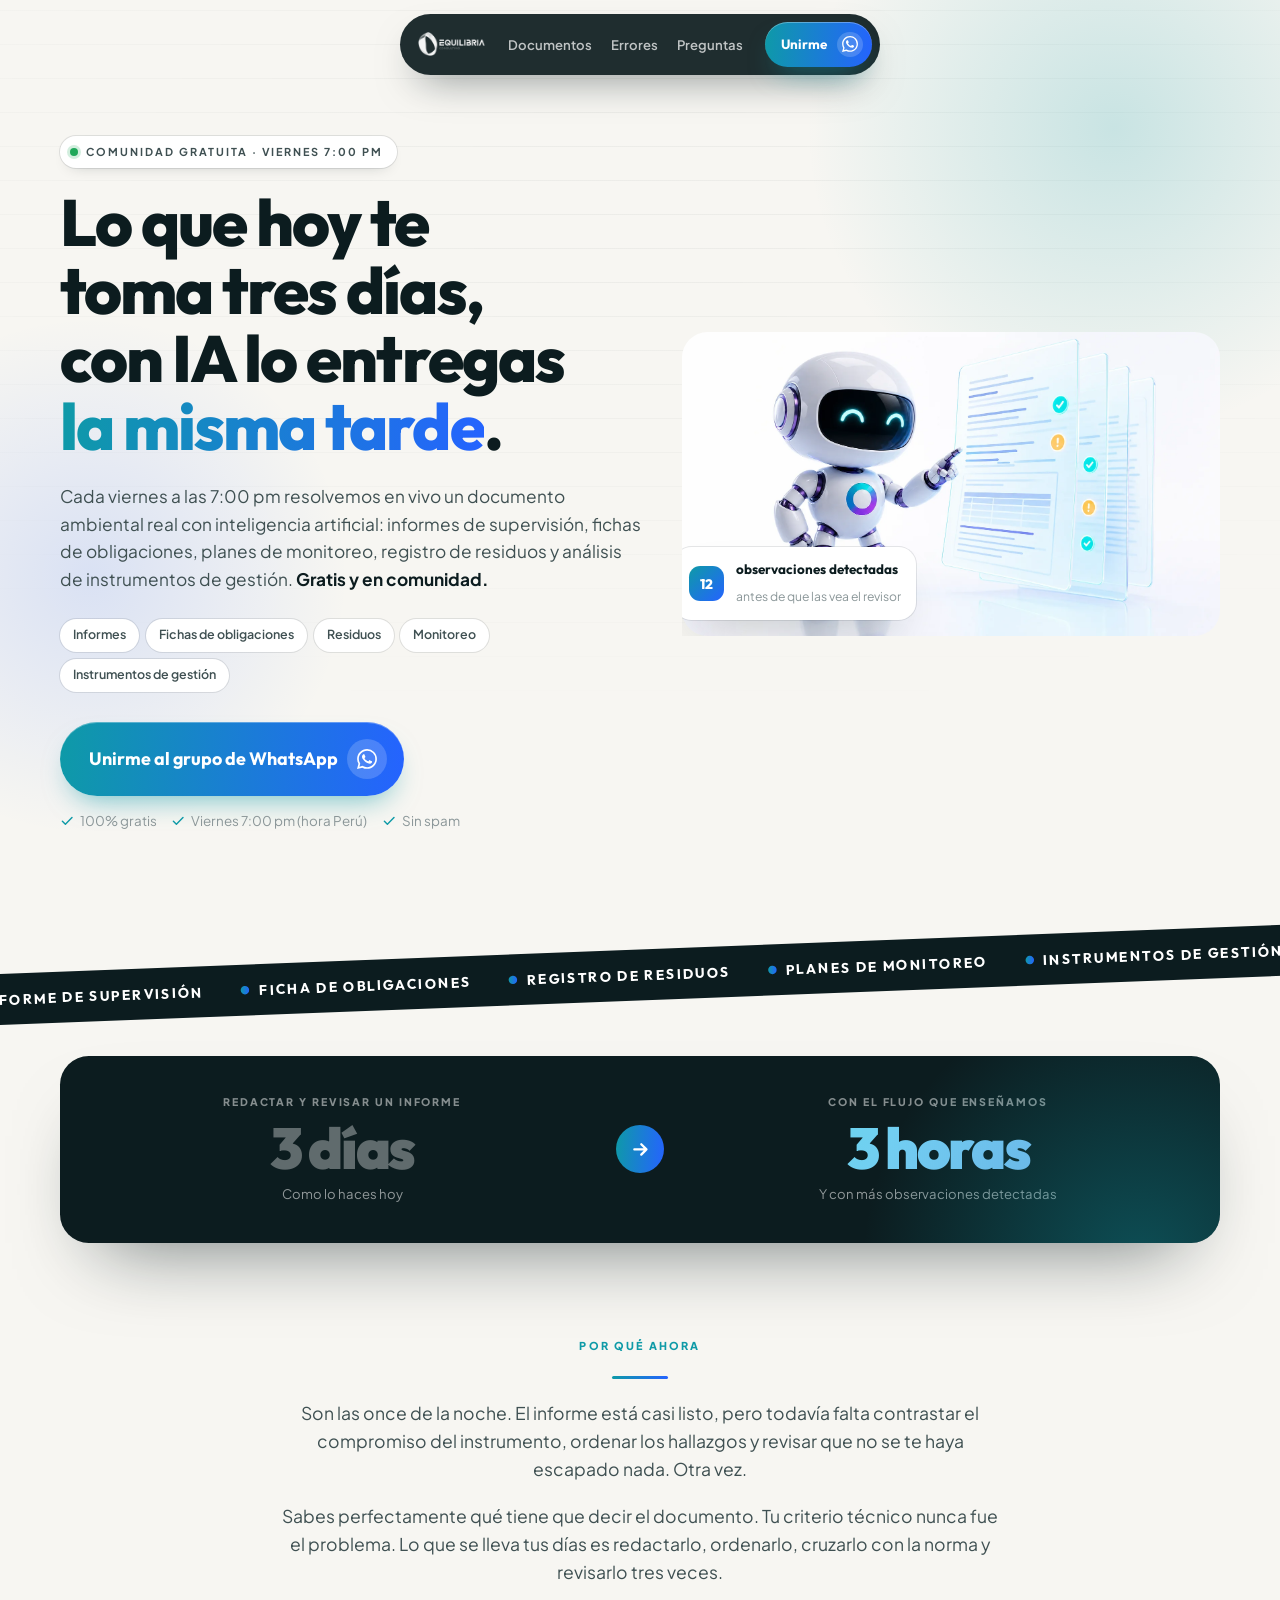
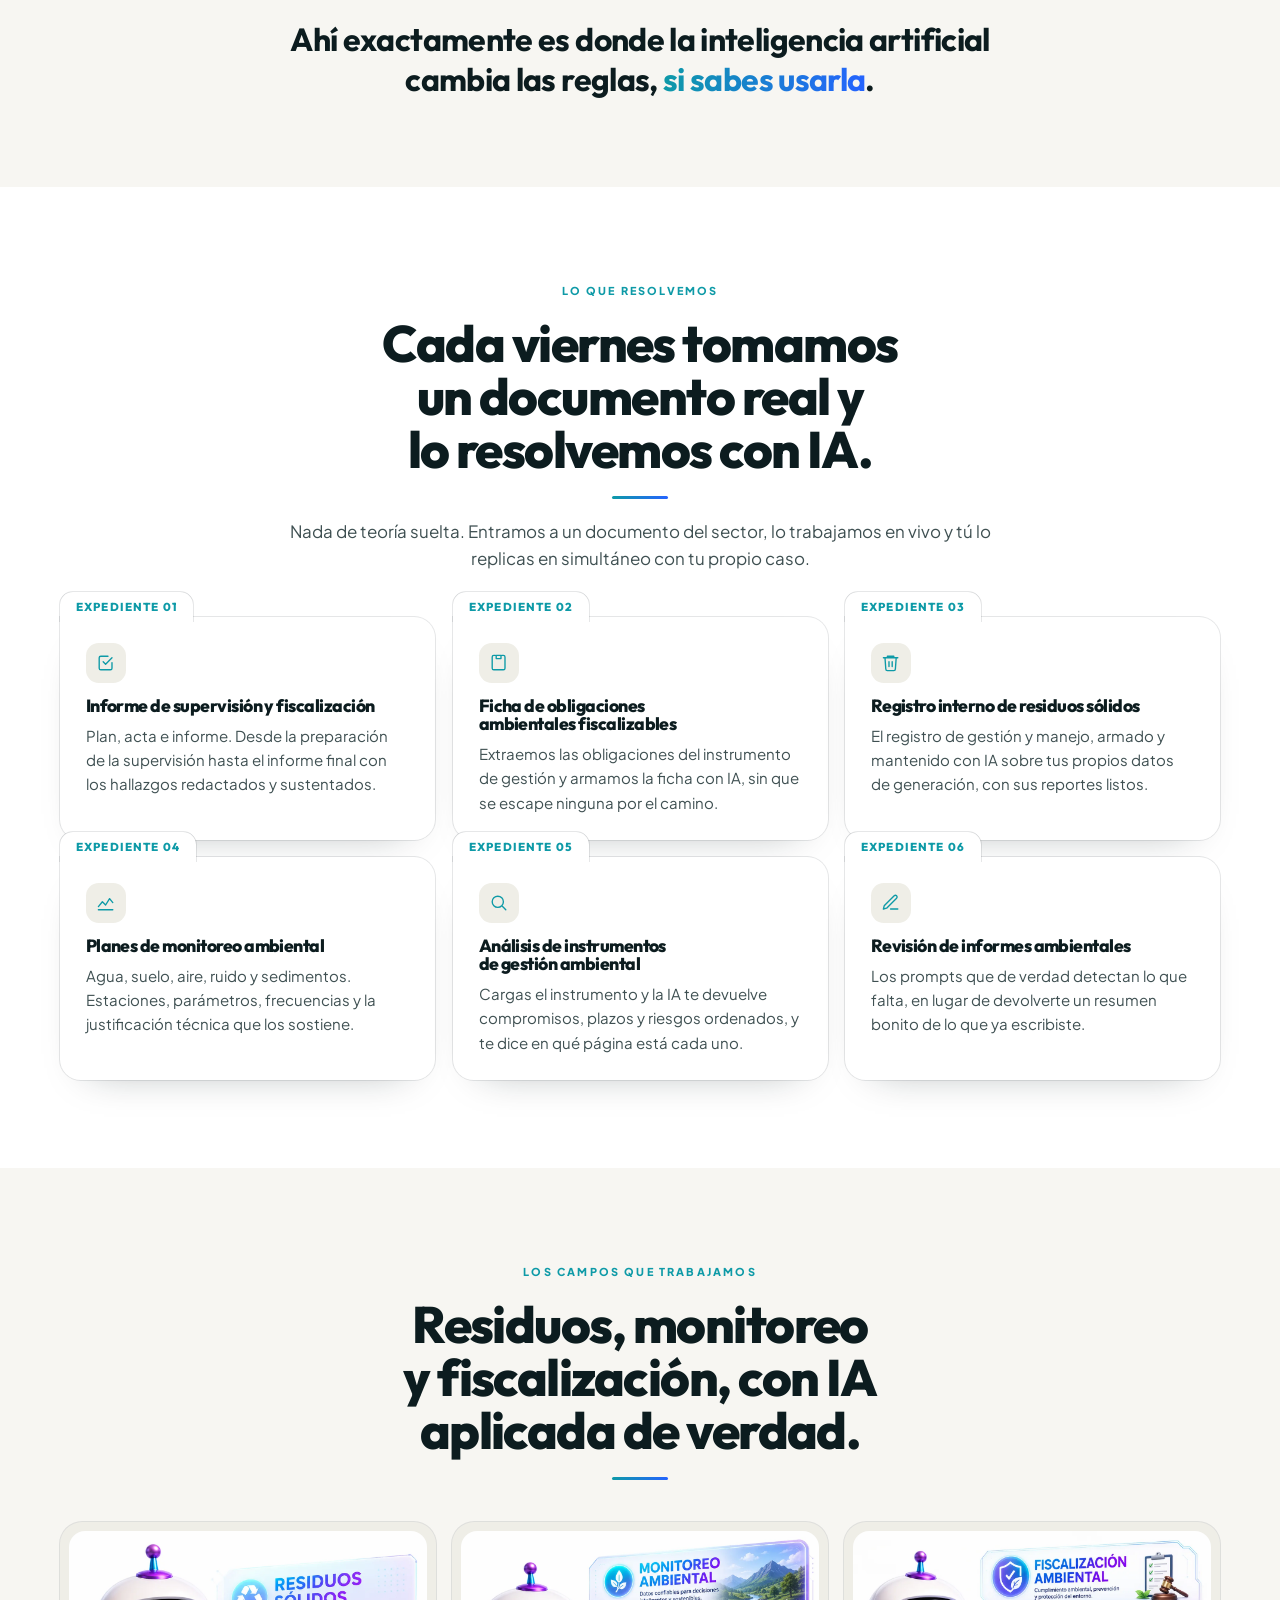
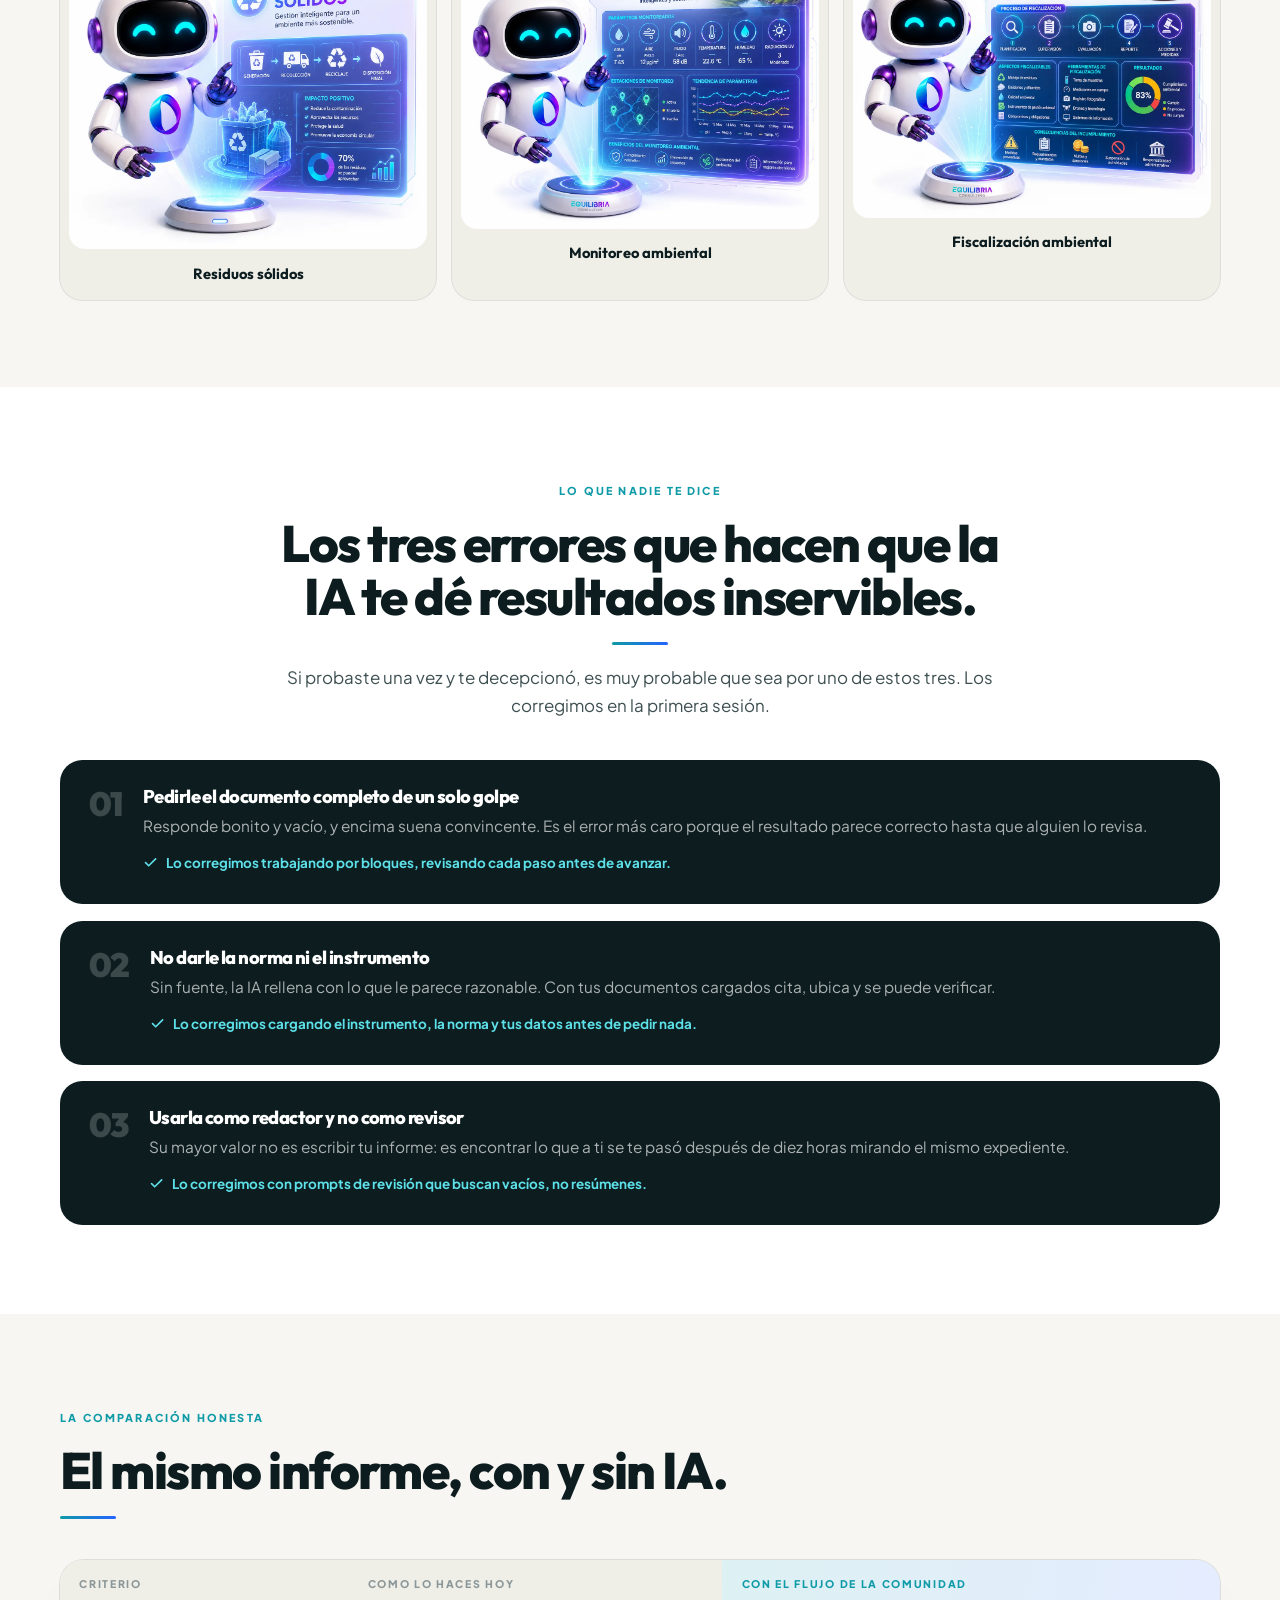
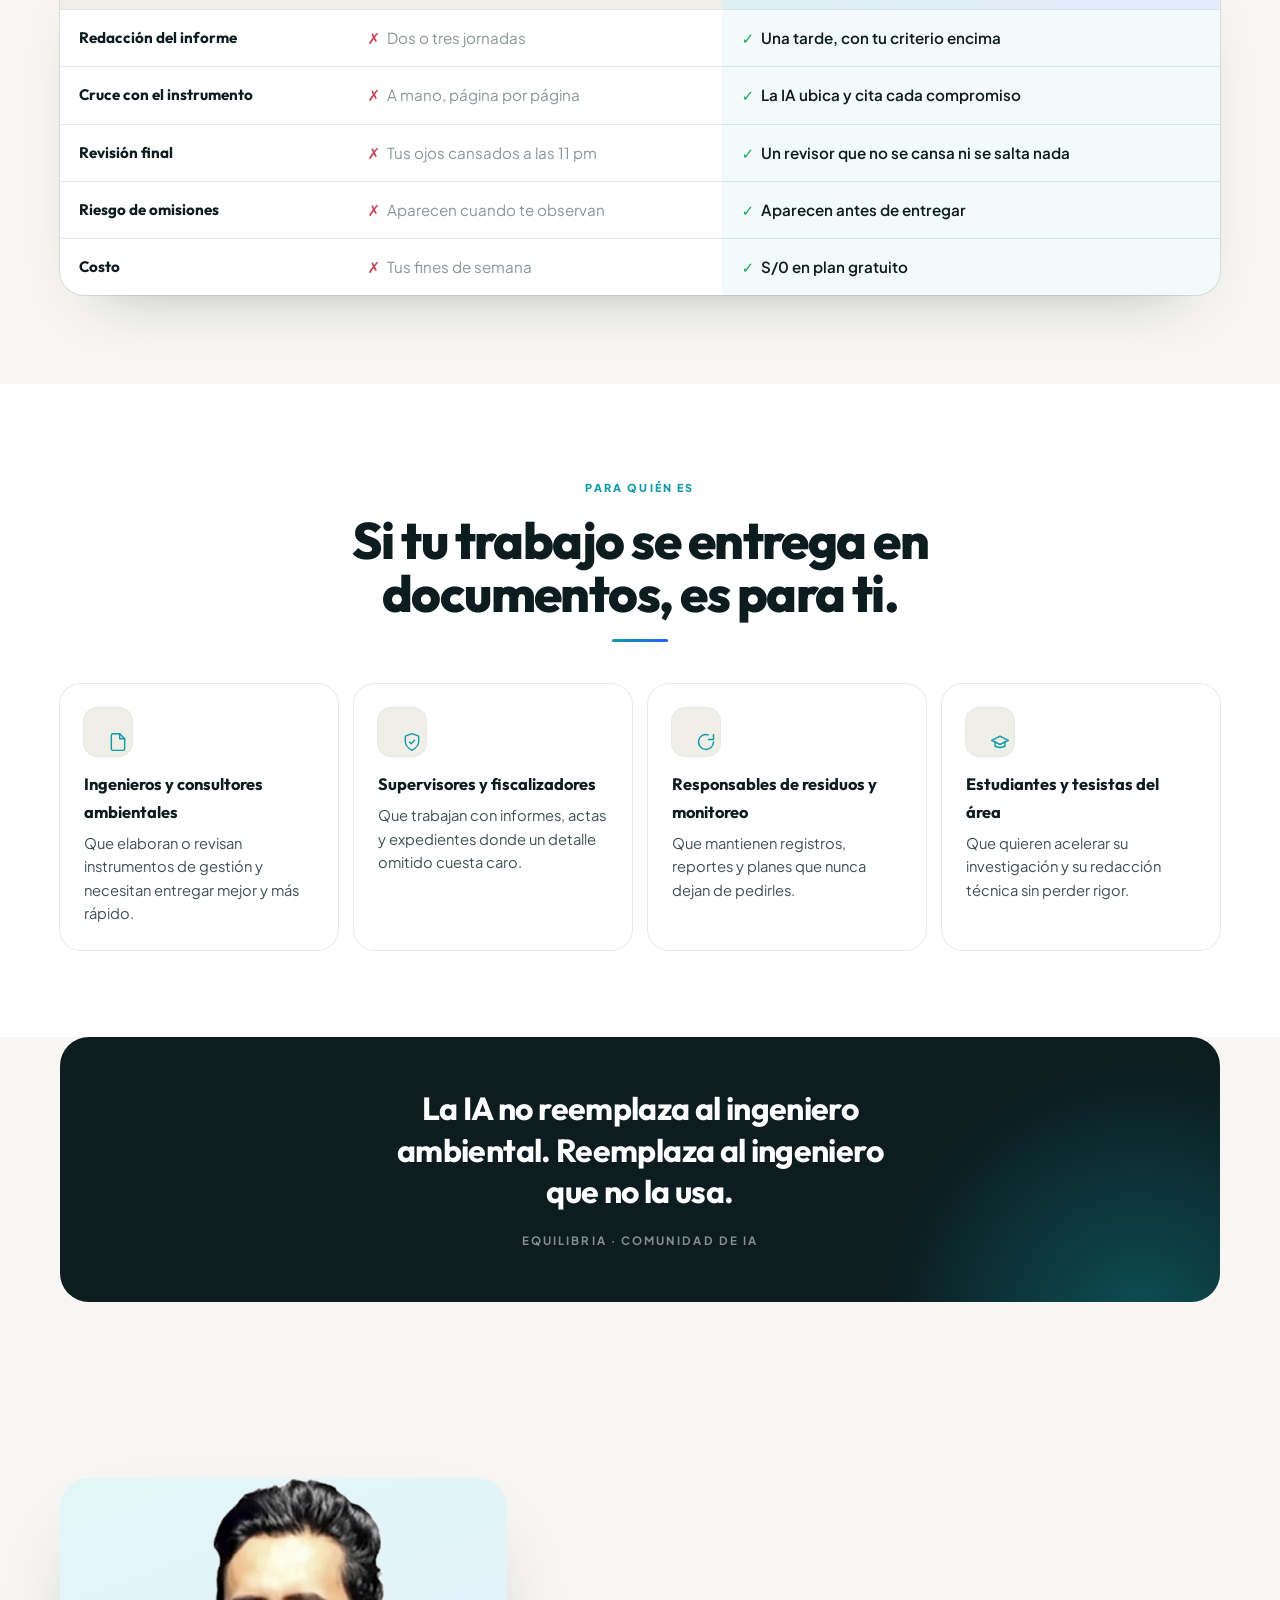
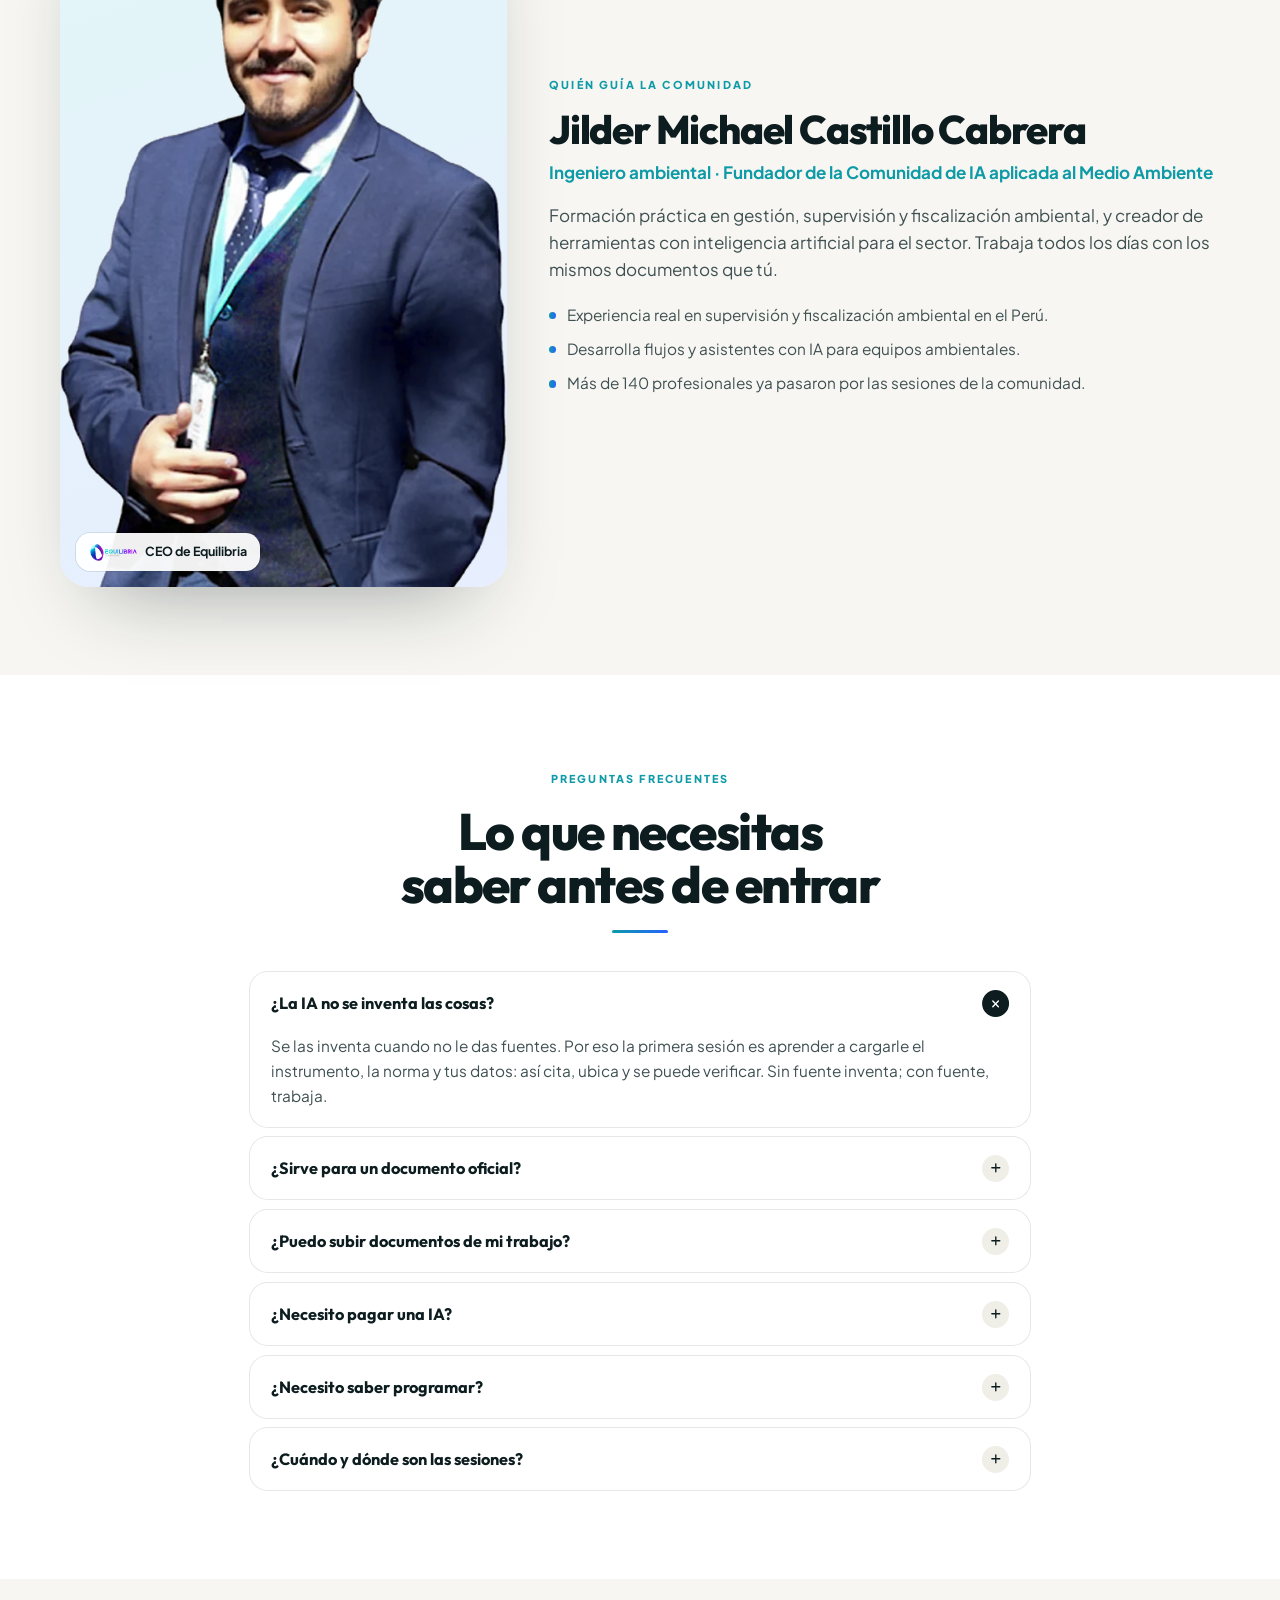
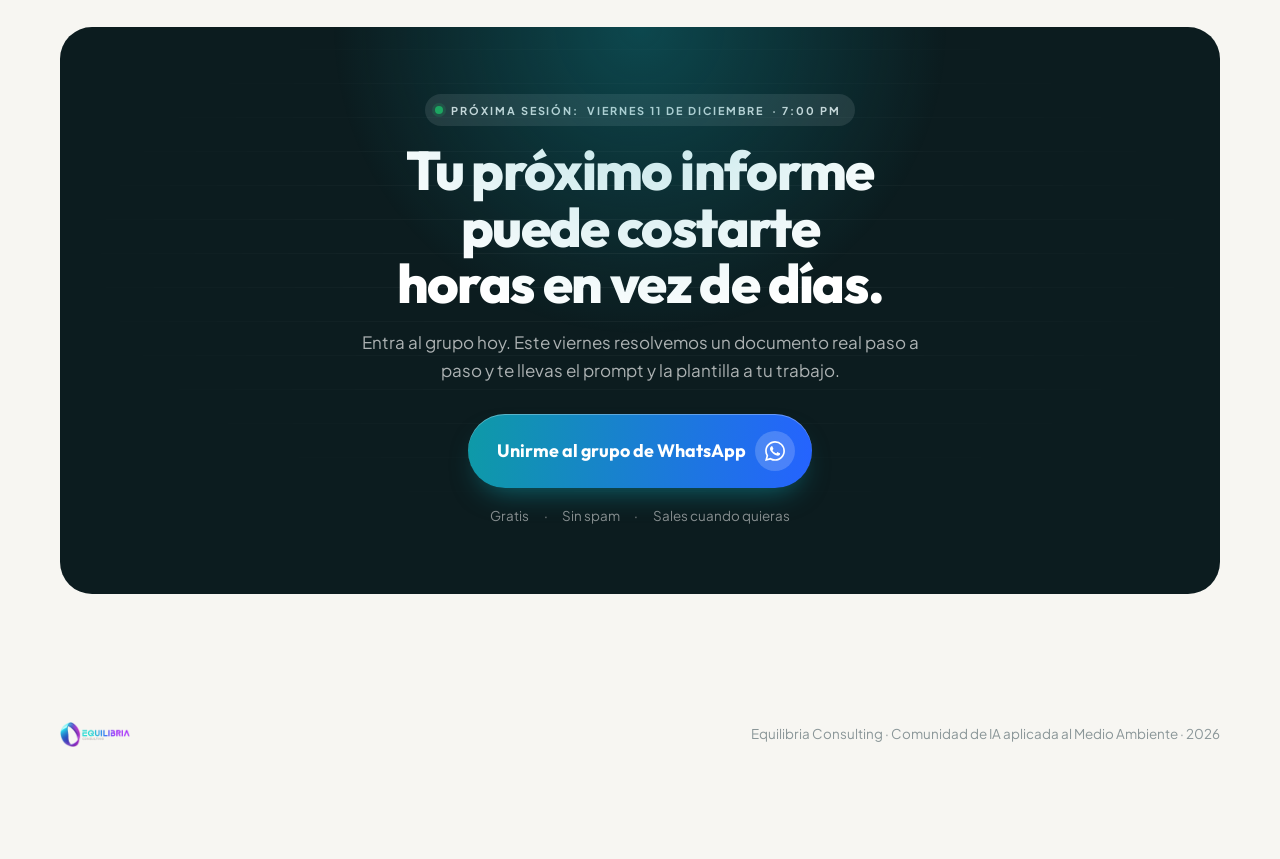
==== commit cd97b22a: "Corrige 404 de gracias, imagenes estiradas, foto del mentor y efectos de scroll - Los botones usaban" ====
--- a/ia-ambiental/index.html
+++ b/ia-ambiental/index.html
@@ -85,7 +85,7 @@
 .micro span{display:inline-flex;align-items:center;gap:.35rem}
 .micro svg{width:.9rem;height:.9rem;stroke:var(--acc);fill:none;stroke-width:2.4;stroke-linecap:round;stroke-linejoin:round}
 .hshot{position:relative}
-.hshot img{width:100%;border-radius:1.6rem;animation:float 8s var(--ease) infinite alternate}
+.hshot img{width:100%;height:auto;border-radius:1.6rem;animation:float 8s var(--ease) infinite alternate}
 @keyframes float{from{transform:translateY(0)}to{transform:translateY(-14px)}}
 .hbadge{position:absolute;left:-.5rem;bottom:1rem;background:#fff;border-radius:1.1rem;padding:.75rem .95rem;box-shadow:0 0 0 1px var(--line),0 24px 50px -24px rgba(12,28,31,.4);display:flex;align-items:center;gap:.7rem}
 .hbadge i{width:2.2rem;height:2.2rem;border-radius:.7rem;background:linear-gradient(135deg,#0E9AA7,#2563FF);display:grid;place-items:center;font-style:normal;flex:none;color:#fff;font-family:"Outfit",sans-serif;font-weight:800;font-size:.86rem}
@@ -135,7 +135,7 @@
 /* galería de instrumentos */
 .gal{display:grid;grid-template-columns:repeat(3,1fr);gap:1rem;margin-top:2.6rem}
 .gal figure{background:var(--paper-2);padding:.55rem;border-radius:1.4rem;box-shadow:0 0 0 1px var(--line)}
-.gal img{border-radius:1rem;width:100%}
+.gal img{border-radius:1rem;width:100%;height:auto}
 .gal figcaption{padding:.8rem .6rem .35rem;font-family:"Outfit",sans-serif;font-weight:700;font-size:.92rem;text-align:center}
 
 /* errores */
@@ -171,10 +171,10 @@
 .quote span{position:relative;display:block;margin-top:1.2rem;font-size:.72rem;letter-spacing:.18em;text-transform:uppercase;color:rgba(255,255,255,.5);font-weight:700}
 
 .mentor{display:grid;grid-template-columns:.8fr 1.2fr;gap:2.6rem;align-items:center}
-.photo{position:relative;border-radius:1.8rem;overflow:hidden;background:linear-gradient(160deg,#E2F6F7,#E7EEFF);aspect-ratio:4/4.5;box-shadow:0 40px 80px -40px rgba(12,28,31,.4)}
-.photo img{position:absolute;bottom:0;left:50%;transform:translateX(-50%);height:97%;width:auto}
+.photo{position:relative;border-radius:1.8rem;overflow:hidden;background:linear-gradient(160deg,#E2F6F7,#E7EEFF);box-shadow:0 40px 80px -40px rgba(12,28,31,.4)}
+.photo img{display:block;width:100%;height:auto}
 .photo .tag{position:absolute;left:1rem;bottom:1rem;background:rgba(255,255,255,.94);padding:.55rem .85rem;border-radius:.9rem;font-size:.78rem;font-weight:700;display:flex;gap:.5rem;align-items:center;box-shadow:0 0 0 1px var(--line)}
-.photo .tag img{position:static;transform:none;height:17px;width:auto}
+.photo .tag img{position:static;transform:none;height:17px;width:auto;aspect-ratio:640/230}
 .mentor h2{font-size:clamp(1.8rem,3.2vw,2.5rem);font-weight:800;margin-top:.8rem}
 .mentor .role{margin-top:.5rem;font-weight:700;color:var(--acc)}
 .mentor p{margin-top:1rem;color:var(--ink-2)}
@@ -206,8 +206,15 @@
 footer img{height:25px;width:auto;opacity:.85}
 .sticky{position:fixed;left:0;right:0;bottom:0;z-index:50;padding:.7rem 1rem calc(.7rem + env(safe-area-inset-bottom));background:rgba(247,246,242,.92);backdrop-filter:blur(14px);-webkit-backdrop-filter:blur(14px);box-shadow:0 -1px 0 var(--line);transform:translateY(110%);transition:transform .6s var(--ease);display:none}
 .sticky.show{transform:none}.sticky .btn{width:100%;justify-content:space-between}
-.js .rv{opacity:0;transform:translateY(26px);transition:opacity .9s var(--ease),transform .9s var(--ease)}
+/* --- efectos de scroll --- */
+.eq-progress{position:fixed;left:0;right:0;top:0;height:3px;z-index:70;pointer-events:none;background:transparent}
+.eq-progress i{display:block;height:100%;width:100%;transform:scaleX(0);transform-origin:0 50%;background:var(--grad);will-change:transform}
+.js .rv{opacity:0;transform:translateY(30px);transition:opacity .75s var(--ease),transform .75s var(--ease);will-change:opacity,transform}
 .js .rv.in{opacity:1;transform:none}
+.js .frame,.js .gal figure,.js .hshot{overflow:hidden}
+.js .frame img,.js .gal figure img{transform:scale(1.06);transition:transform 1.1s var(--ease)}
+.js .rv.in .frame img,.js .frame.in img,.js .gal figure.in img{transform:none}
+@media (prefers-reduced-motion:reduce){.eq-progress{display:none}.js .frame img,.js .gal figure img{transform:none}}
 .rv.d1{transition-delay:.08s}.rv.d2{transition-delay:.16s}.rv.d3{transition-delay:.24s}
 
 @media (max-width:1000px){
@@ -246,9 +253,9 @@
 </defs></svg>
 
 <nav class="nav">
-  <a href="#"><img src="../assets/logo-equilibria.webp" alt="Equilibria"></a>
+  <a href="#"><img src="../assets/logo-equilibria.webp" alt="Equilibria" width="640" height="230"></a>
   <div class="lk"><a href="#documentos">Documentos</a><a href="#errores">Errores</a><a href="#faq">Preguntas</a></div>
-  <a class="btn" href="gracias" data-cta="nav">Unirme<span class="ic"><svg><use href="#wa"/></svg></span></a>
+  <a class="btn" href="/ia-ambiental/gracias" data-cta="nav">Unirme<span class="ic"><svg><use href="#wa"/></svg></span></a>
 </nav>
 
 <header class="hero">
@@ -262,7 +269,7 @@
         <span>Informes</span><span>Fichas de obligaciones</span><span>Residuos</span><span>Monitoreo</span><span>Instrumentos de gestión</span>
       </div>
       <div class="cta-wrap rv d3">
-        <a class="btn xl" href="gracias" data-cta="hero">Unirme al grupo de WhatsApp<span class="ic"><svg><use href="#wa"/></svg></span></a>
+        <a class="btn xl" href="/ia-ambiental/gracias" data-cta="hero">Unirme al grupo de WhatsApp<span class="ic"><svg><use href="#wa"/></svg></span></a>
         <p class="micro">
           <span><svg><use href="#ok"/></svg>100% gratis</span>
           <span><svg><use href="#ok"/></svg>Viernes 7:00 pm (hora Perú)</span>
@@ -355,9 +362,9 @@
       <div class="rule"></div>
     </div>
     <div class="gal rv d1">
-      <figure><img src="../assets/doc-residuos.webp" alt="Gestión de residuos sólidos con IA" loading="lazy"><figcaption>Residuos sólidos</figcaption></figure>
-      <figure><img src="../assets/doc-monitoreo.webp" alt="Monitoreo ambiental con IA" loading="lazy"><figcaption>Monitoreo ambiental</figcaption></figure>
-      <figure><img src="../assets/doc-fiscalizacion.webp" alt="Fiscalización ambiental con IA" loading="lazy"><figcaption>Fiscalización ambiental</figcaption></figure>
+      <figure><img src="../assets/doc-residuos.webp" alt="Gestión de residuos sólidos con IA" loading="lazy" width="1200" height="1065"><figcaption>Residuos sólidos</figcaption></figure>
+      <figure><img src="../assets/doc-monitoreo.webp" alt="Monitoreo ambiental con IA" loading="lazy" width="1200" height="997"><figcaption>Monitoreo ambiental</figcaption></figure>
+      <figure><img src="../assets/doc-fiscalizacion.webp" alt="Fiscalización ambiental con IA" loading="lazy" width="1200" height="960"><figcaption>Fiscalización ambiental</figcaption></figure>
     </div>
   </div>
 </section>
@@ -438,8 +445,8 @@
 <section id="quien">
   <div class="wrap mentor">
     <div class="photo rv">
-      <img src="../assets/perfil.webp" alt="Jilder Michael Castillo Cabrera" loading="lazy">
-      <div class="tag"><img src="../assets/logo-equilibria.webp" alt="">CEO de Equilibria</div>
+      <img src="../assets/perfil.webp" alt="Jilder Michael Castillo Cabrera" width="568" height="900">
+      <div class="tag"><img src="../assets/logo-equilibria.webp" alt="" width="640" height="230">CEO de Equilibria</div>
     </div>
     <div class="rv d1">
       <span class="eyebrow">Quién guía la comunidad</span>
@@ -479,7 +486,7 @@
     <h2>Tu próximo informe puede costarte horas en vez de días.</h2>
     <p>Entra al grupo hoy. Este viernes resolvemos un documento real paso a paso y te llevas el prompt y la plantilla a tu trabajo.</p>
     <div class="cta-wrap">
-      <a class="btn xl" href="gracias" data-cta="final">Unirme al grupo de WhatsApp<span class="ic"><svg><use href="#wa"/></svg></span></a>
+      <a class="btn xl" href="/ia-ambiental/gracias" data-cta="final">Unirme al grupo de WhatsApp<span class="ic"><svg><use href="#wa"/></svg></span></a>
       <p class="micro"><span>Gratis</span><span>·</span><span>Sin spam</span><span>·</span><span>Sales cuando quieras</span></p>
     </div>
   </div></div>
@@ -487,11 +494,11 @@
 </main>
 
 <footer><div class="wrap r">
-  <img src="../assets/logo-equilibria.webp" alt="Equilibria Consulting">
+  <img src="../assets/logo-equilibria.webp" alt="Equilibria Consulting" width="640" height="230">
   <p>Equilibria Consulting · Comunidad de IA aplicada al Medio Ambiente · <span id="year"></span></p>
 </div></footer>
 
-<div class="sticky" id="sticky"><a class="btn" href="gracias" data-cta="sticky">Unirme al grupo de WhatsApp<span class="ic"><svg><use href="#wa"/></svg></span></a></div>
+<div class="sticky" id="sticky"><a class="btn" href="/ia-ambiental/gracias" data-cta="sticky">Unirme al grupo de WhatsApp<span class="ic"><svg><use href="#wa"/></svg></span></a></div>
 <script src="../assets/eq.js"></script>
 </body>
 </html>
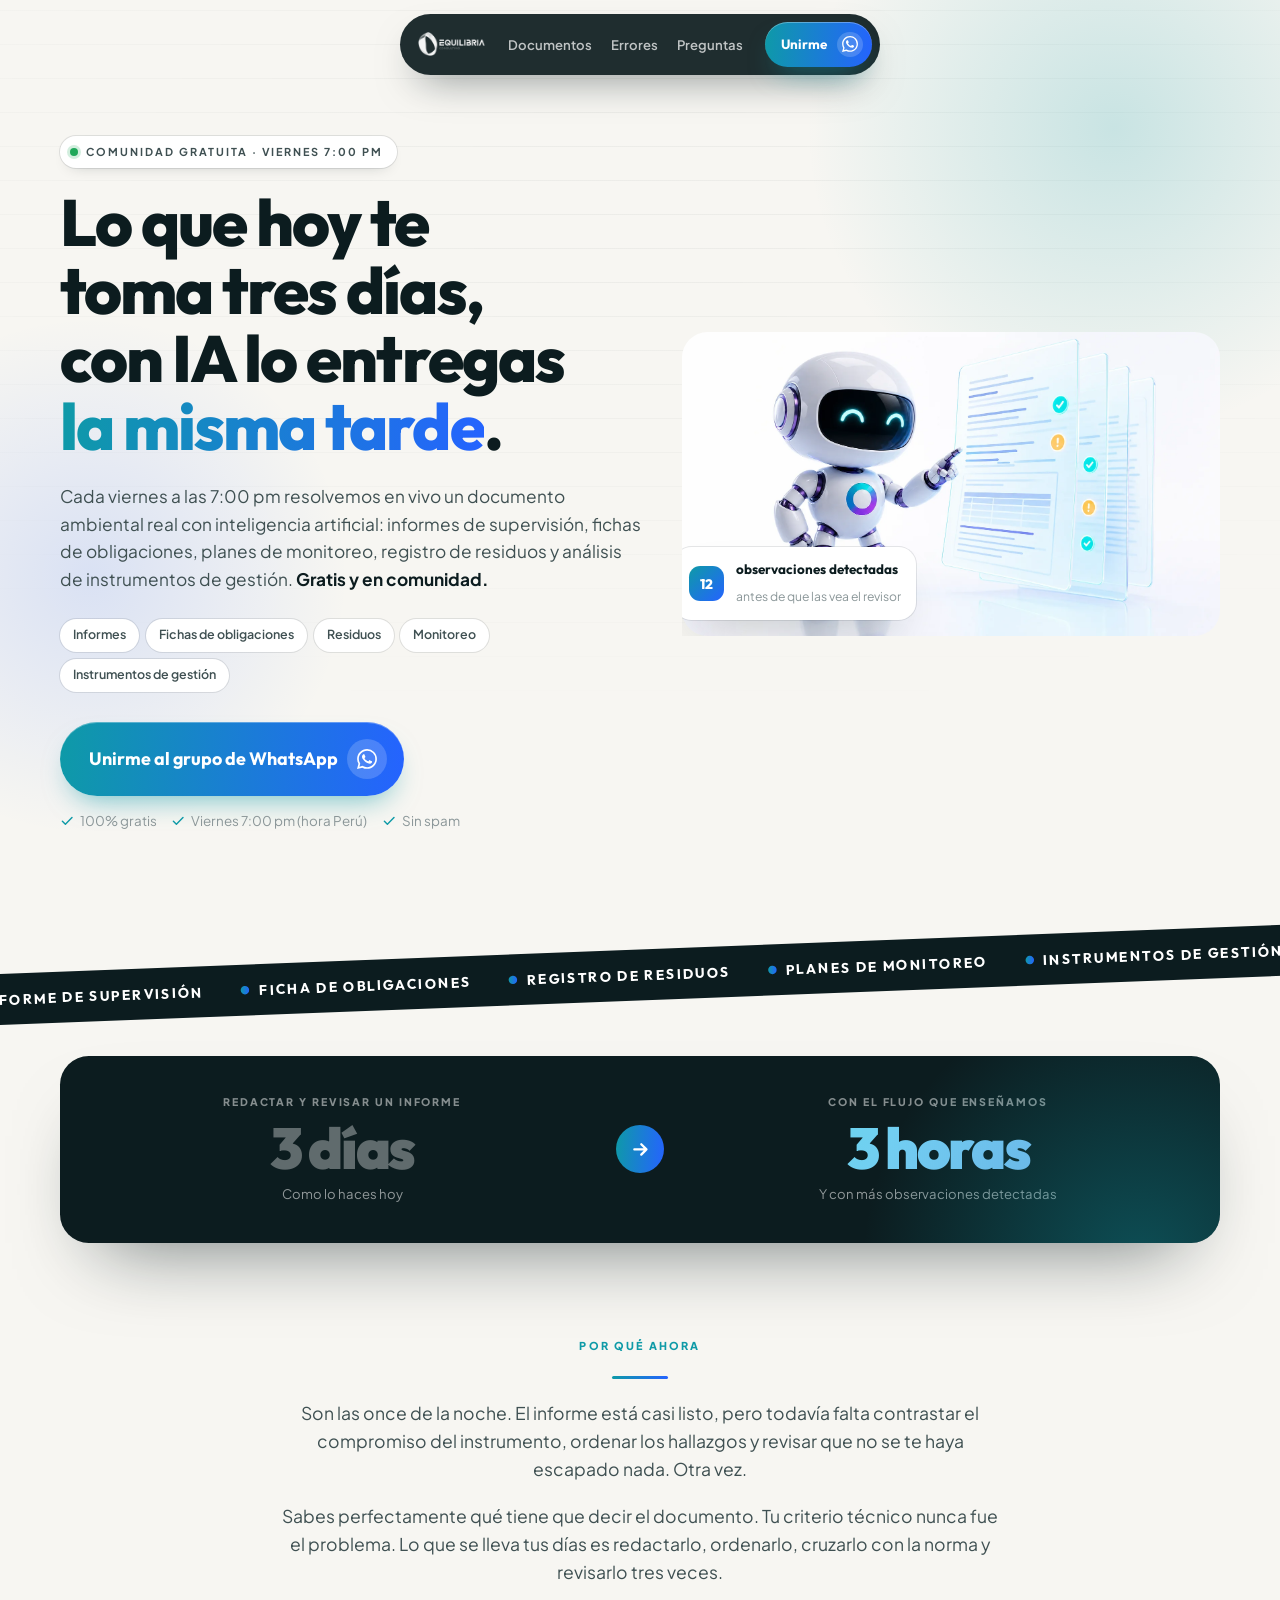
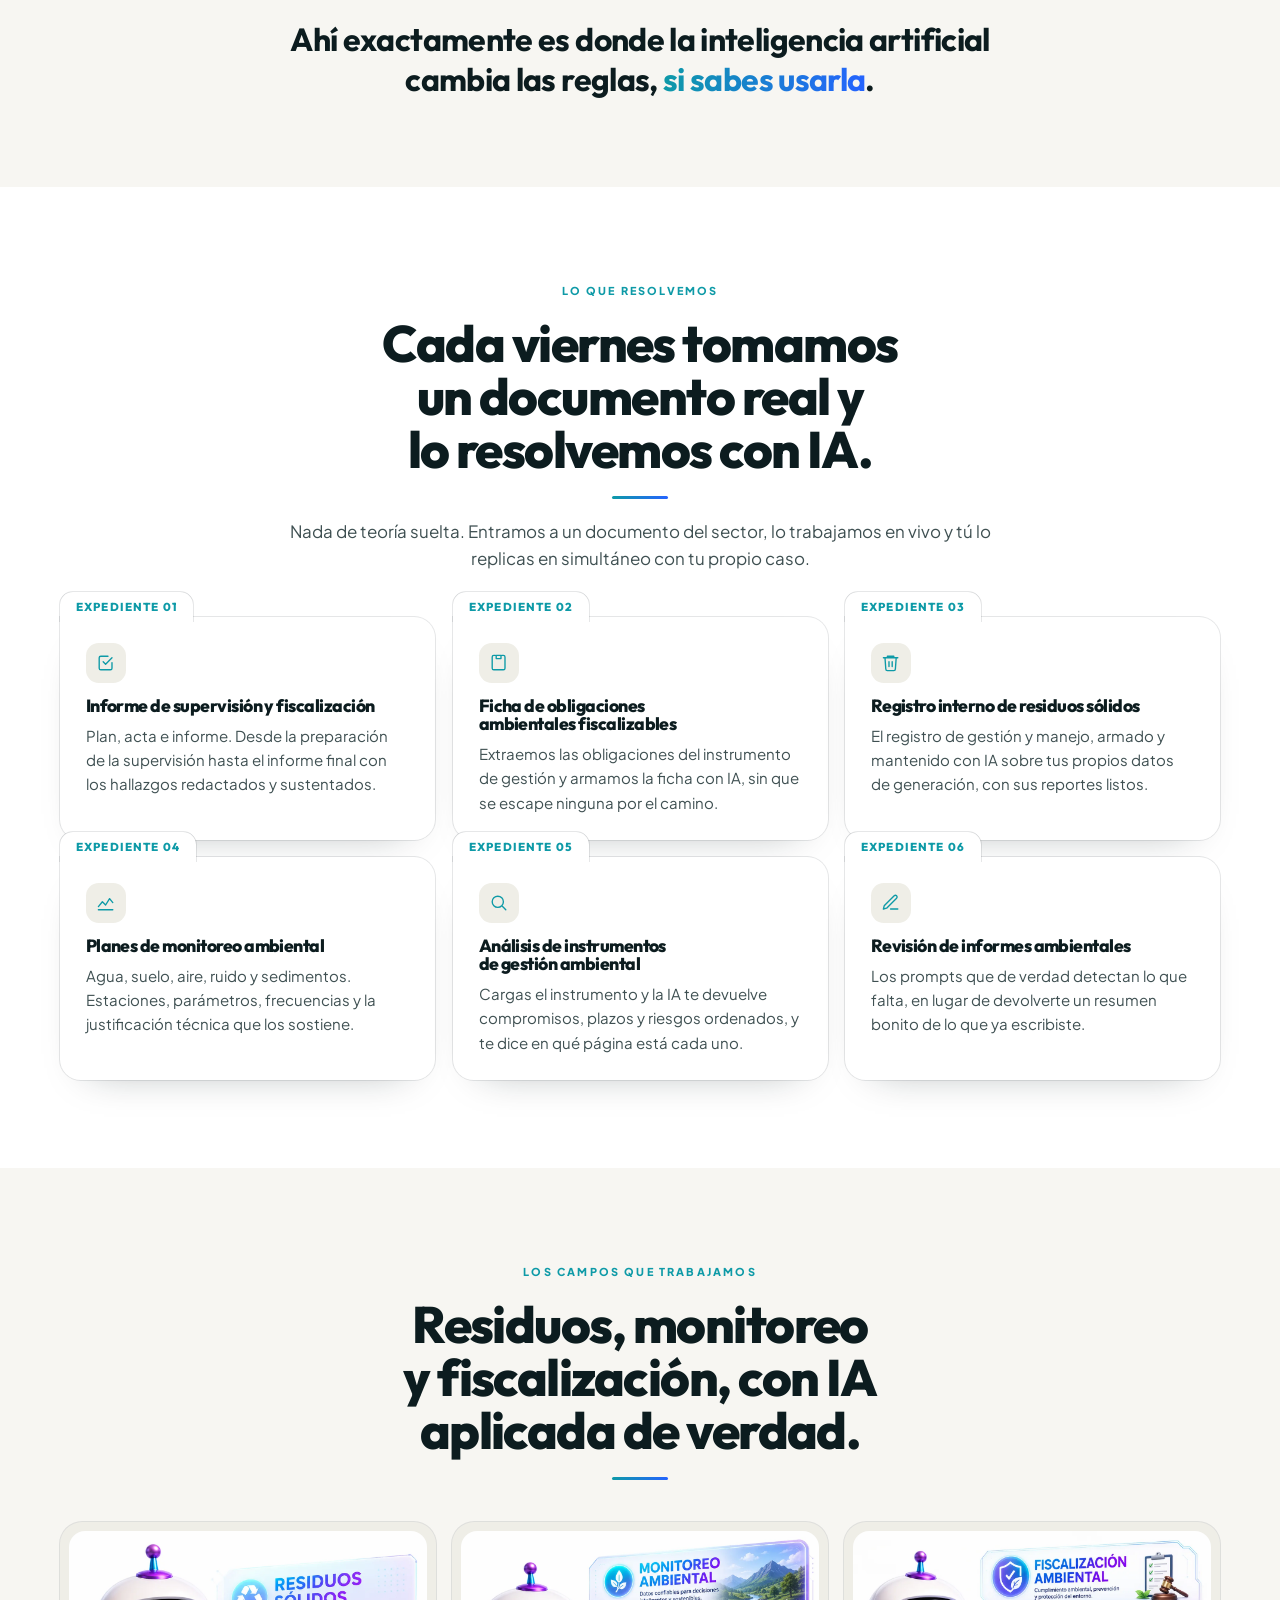
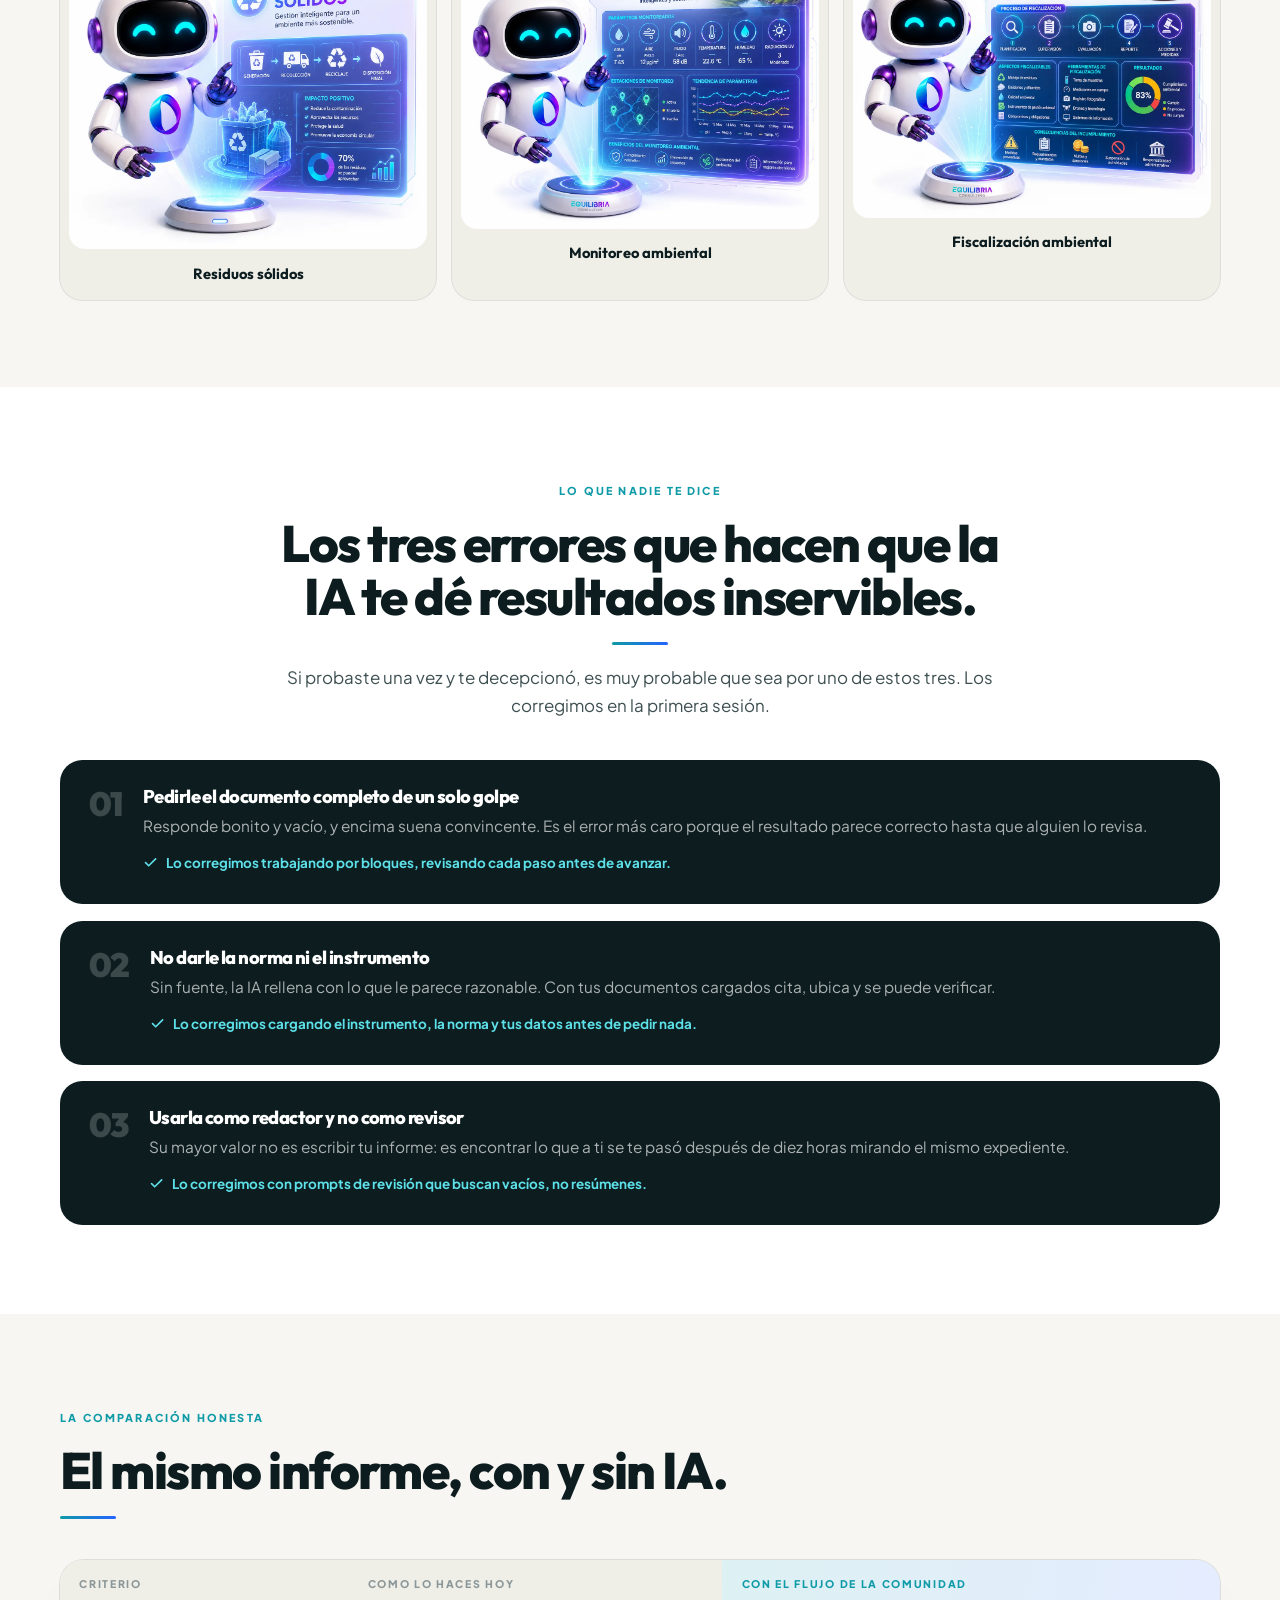
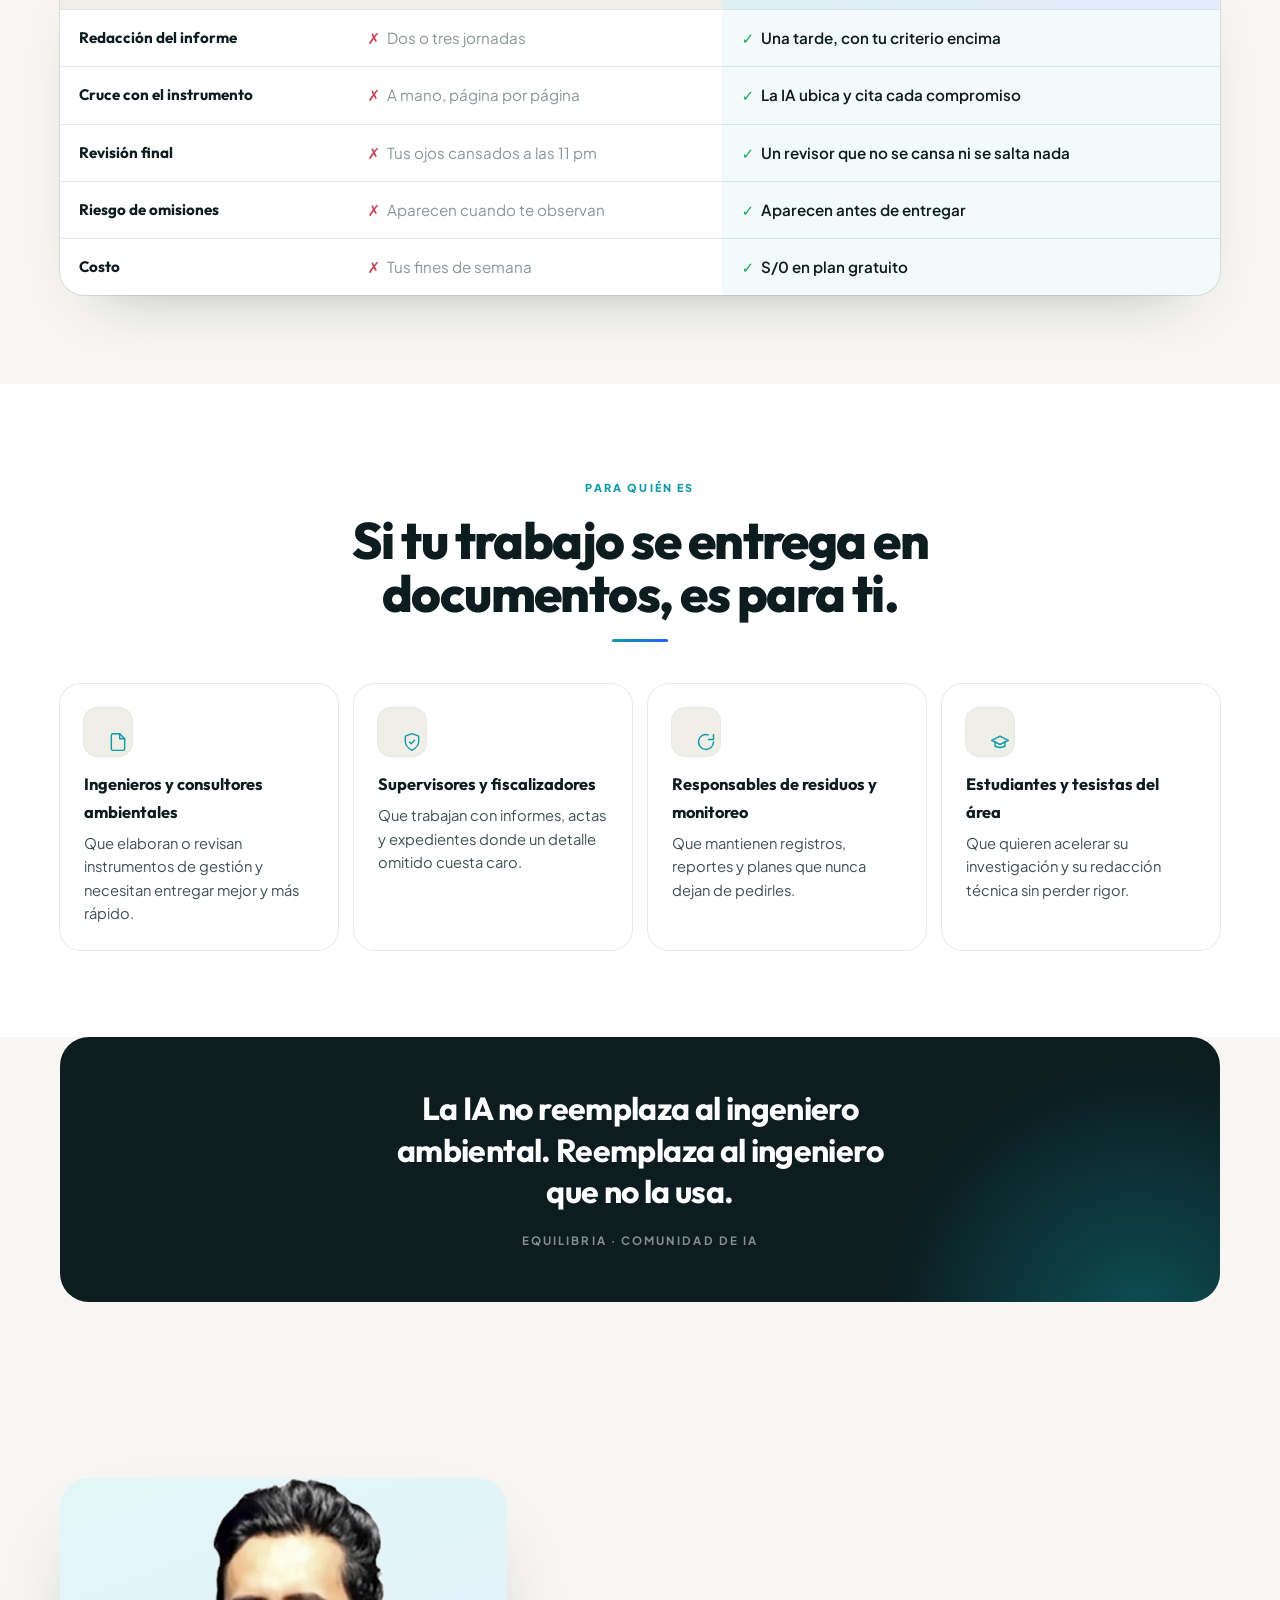
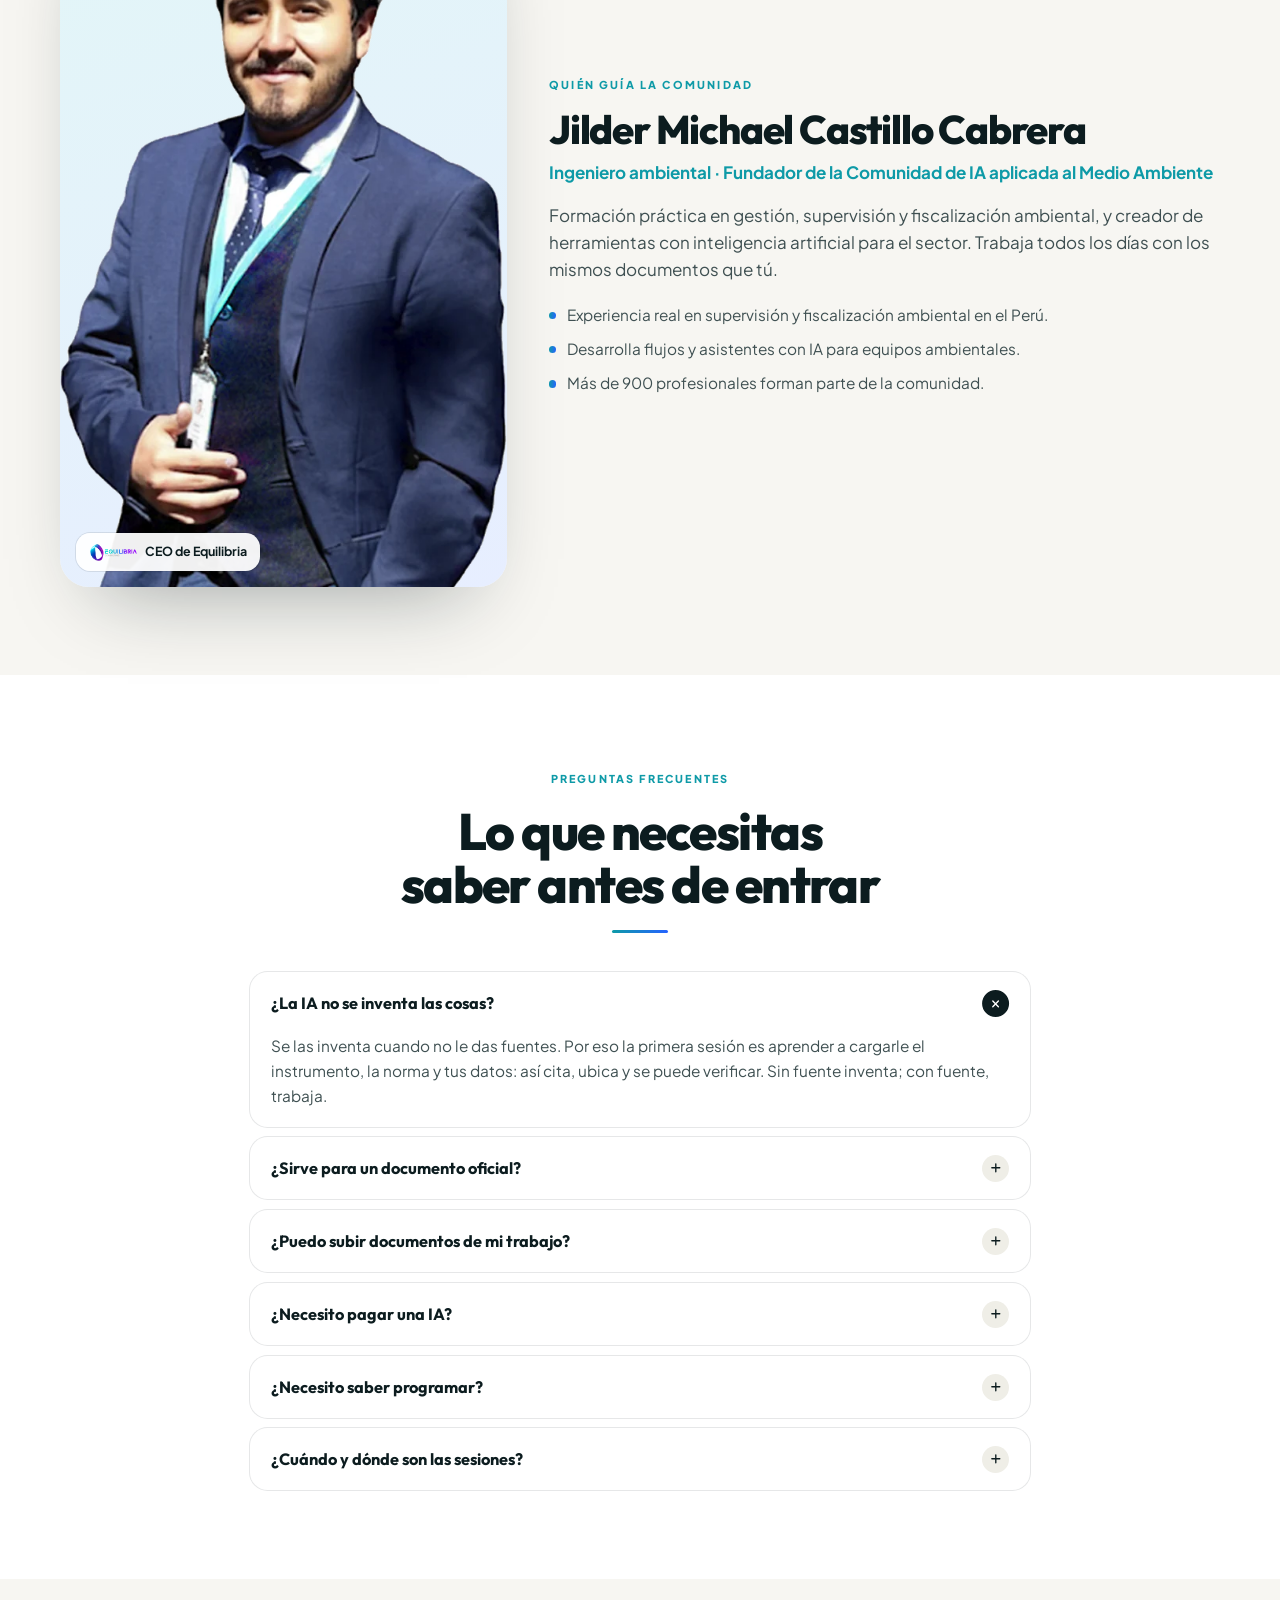
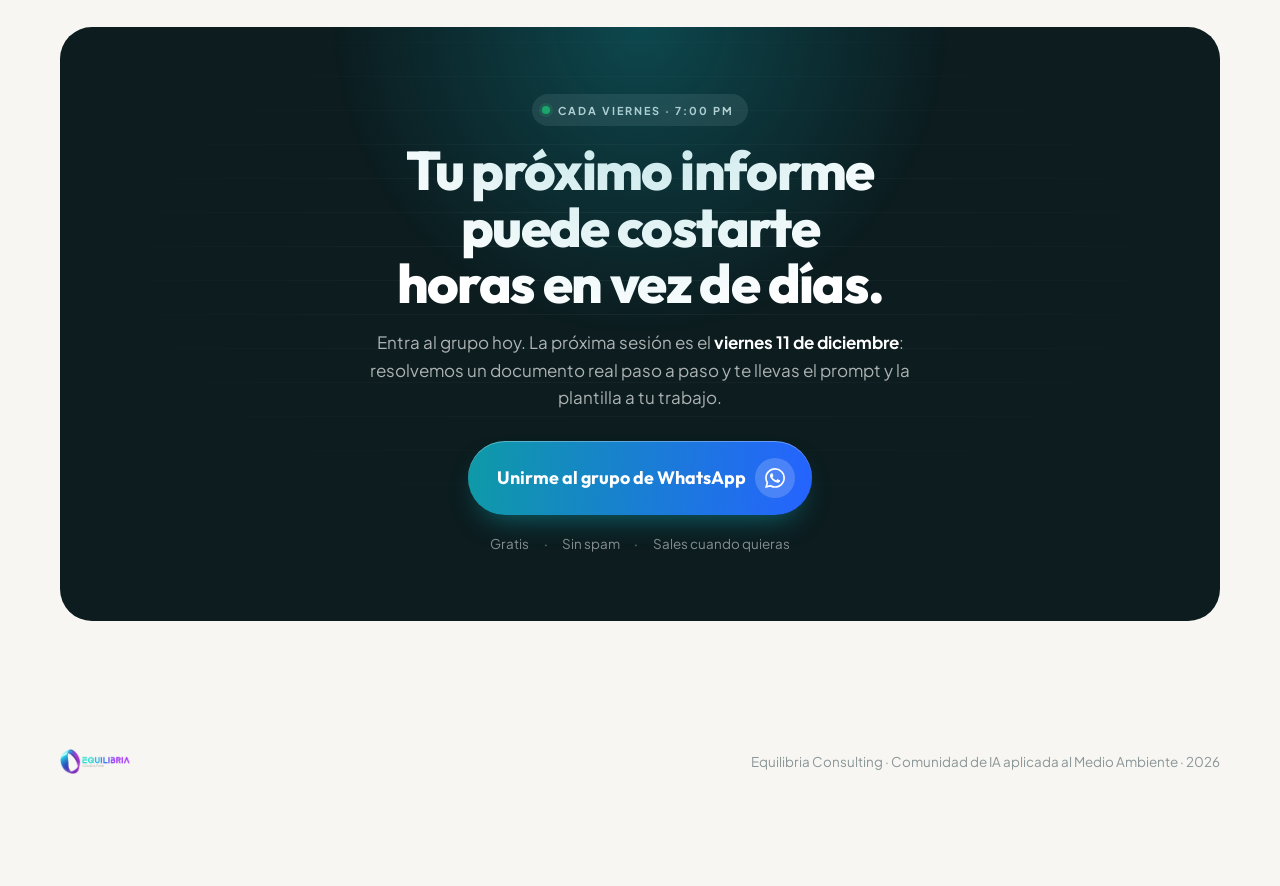
==== commit 14d13a75: "Unifica la cifra de comunidad en 900 y replantea el cierre - Habia tres cifras distintas publicadas:" ====
--- a/ia-ambiental/index.html
+++ b/ia-ambiental/index.html
@@ -198,6 +198,7 @@
 .final .box::after{content:"";position:absolute;width:640px;height:640px;left:50%;top:-320px;transform:translateX(-50%);border-radius:50%;background:radial-gradient(circle,rgba(14,154,167,.35),transparent 68%)}
 .final h2{position:relative;font-size:clamp(2rem,4.4vw,3.4rem);font-weight:800;color:#fff;max-width:18ch;margin:1rem auto 0}
 .final p{position:relative;margin-top:1.1rem;color:rgba(255,255,255,.66);max-width:48ch;margin-inline:auto}
+.final p b{color:#fff;font-weight:700}
 .final .cta-wrap{position:relative;display:flex;flex-direction:column;align-items:center}
 .final .pill{background:rgba(255,255,255,.1);color:rgba(255,255,255,.85);box-shadow:none}
 .final .micro{color:rgba(255,255,255,.5);justify-content:center}
@@ -456,7 +457,7 @@
       <ul>
         <li>Experiencia real en supervisión y fiscalización ambiental en el Perú.</li>
         <li>Desarrolla flujos y asistentes con IA para equipos ambientales.</li>
-        <li>Más de 140 profesionales ya pasaron por las sesiones de la comunidad.</li>
+        <li>Más de 900 profesionales forman parte de la comunidad.</li>
       </ul>
     </div>
   </div>
@@ -482,9 +483,9 @@
 
 <section class="final">
   <div class="wrap"><div class="box rv">
-    <span class="pill"><span class="dot"></span>Próxima sesión: <span data-fecha="min">este viernes</span> · 7:00 pm</span>
+    <span class="pill"><span class="dot"></span>Cada viernes · 7:00 pm</span>
     <h2>Tu próximo informe puede costarte horas en vez de días.</h2>
-    <p>Entra al grupo hoy. Este viernes resolvemos un documento real paso a paso y te llevas el prompt y la plantilla a tu trabajo.</p>
+    <p>Entra al grupo hoy. La próxima sesión es el <b data-fecha="min">este viernes</b>: resolvemos un documento real paso a paso y te llevas el prompt y la plantilla a tu trabajo.</p>
     <div class="cta-wrap">
       <a class="btn xl" href="/ia-ambiental/gracias" data-cta="final">Unirme al grupo de WhatsApp<span class="ic"><svg><use href="#wa"/></svg></span></a>
       <p class="micro"><span>Gratis</span><span>·</span><span>Sin spam</span><span>·</span><span>Sales cuando quieras</span></p>
